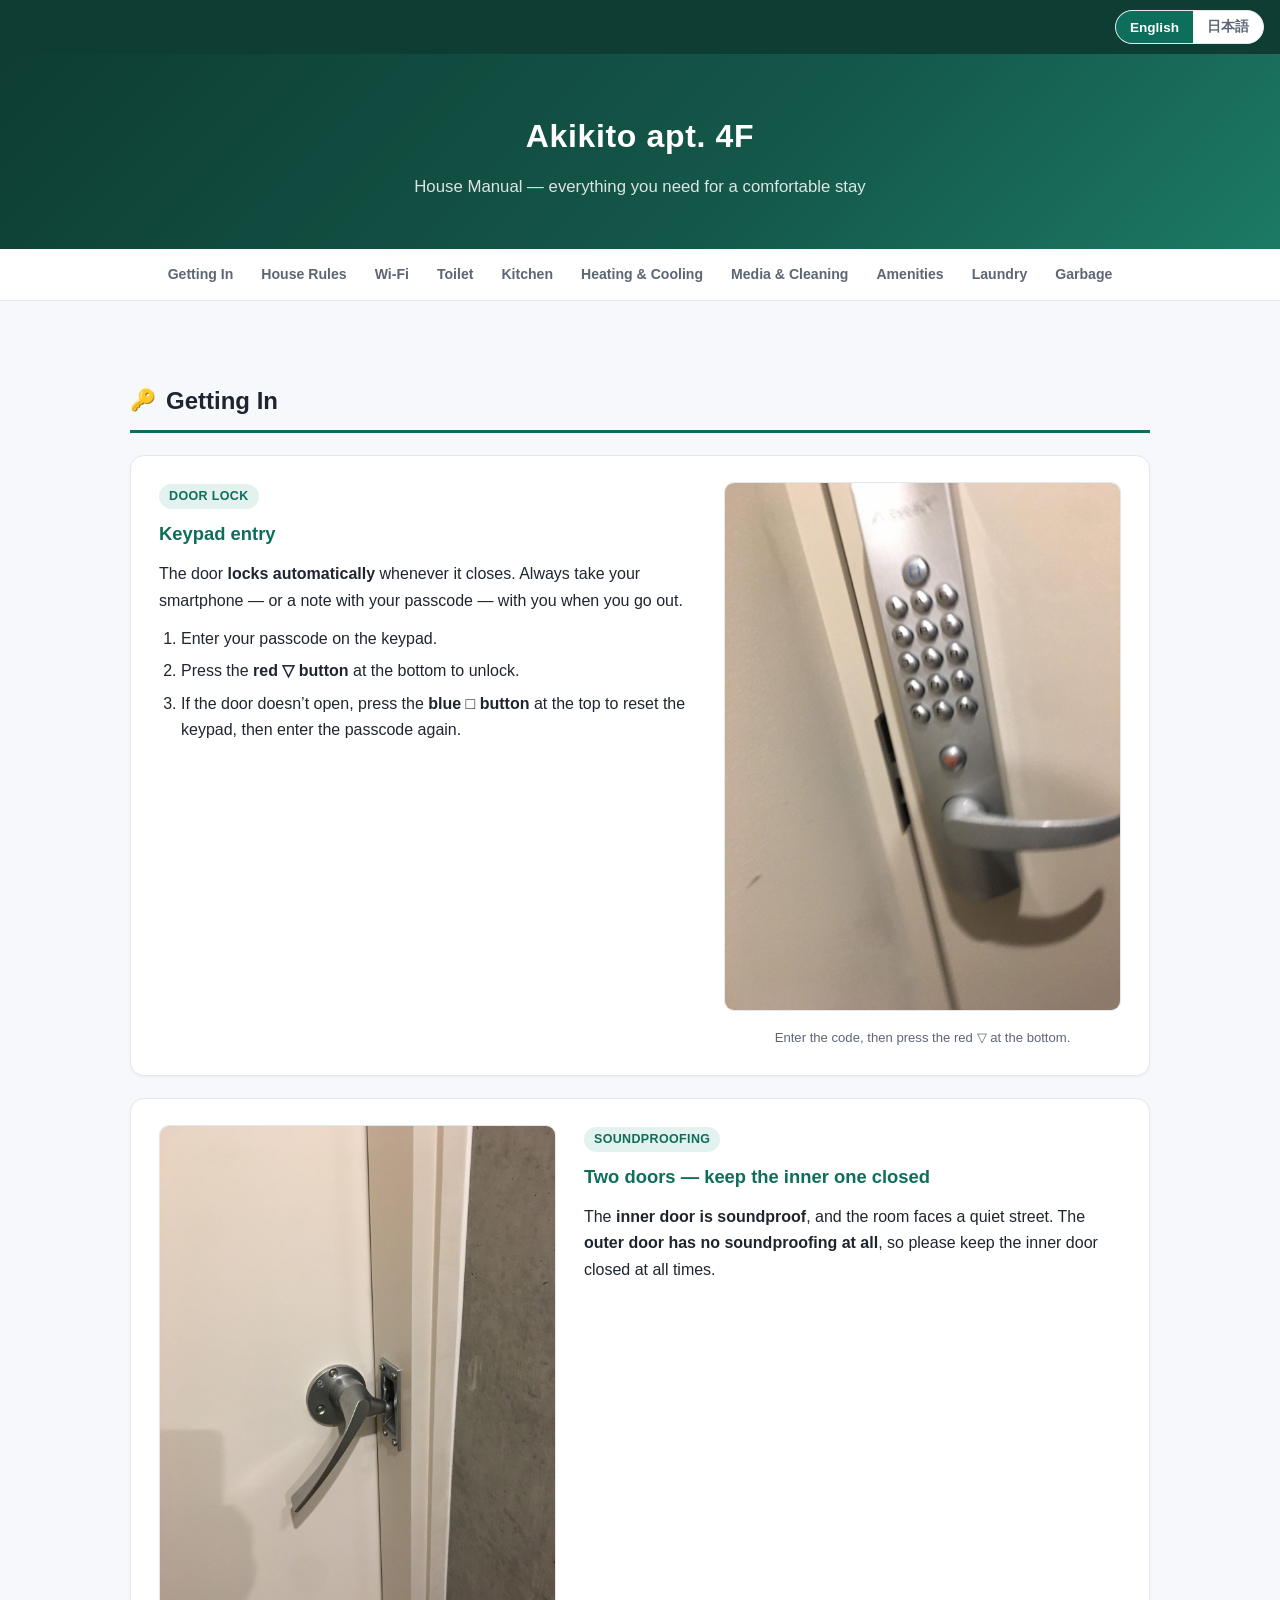
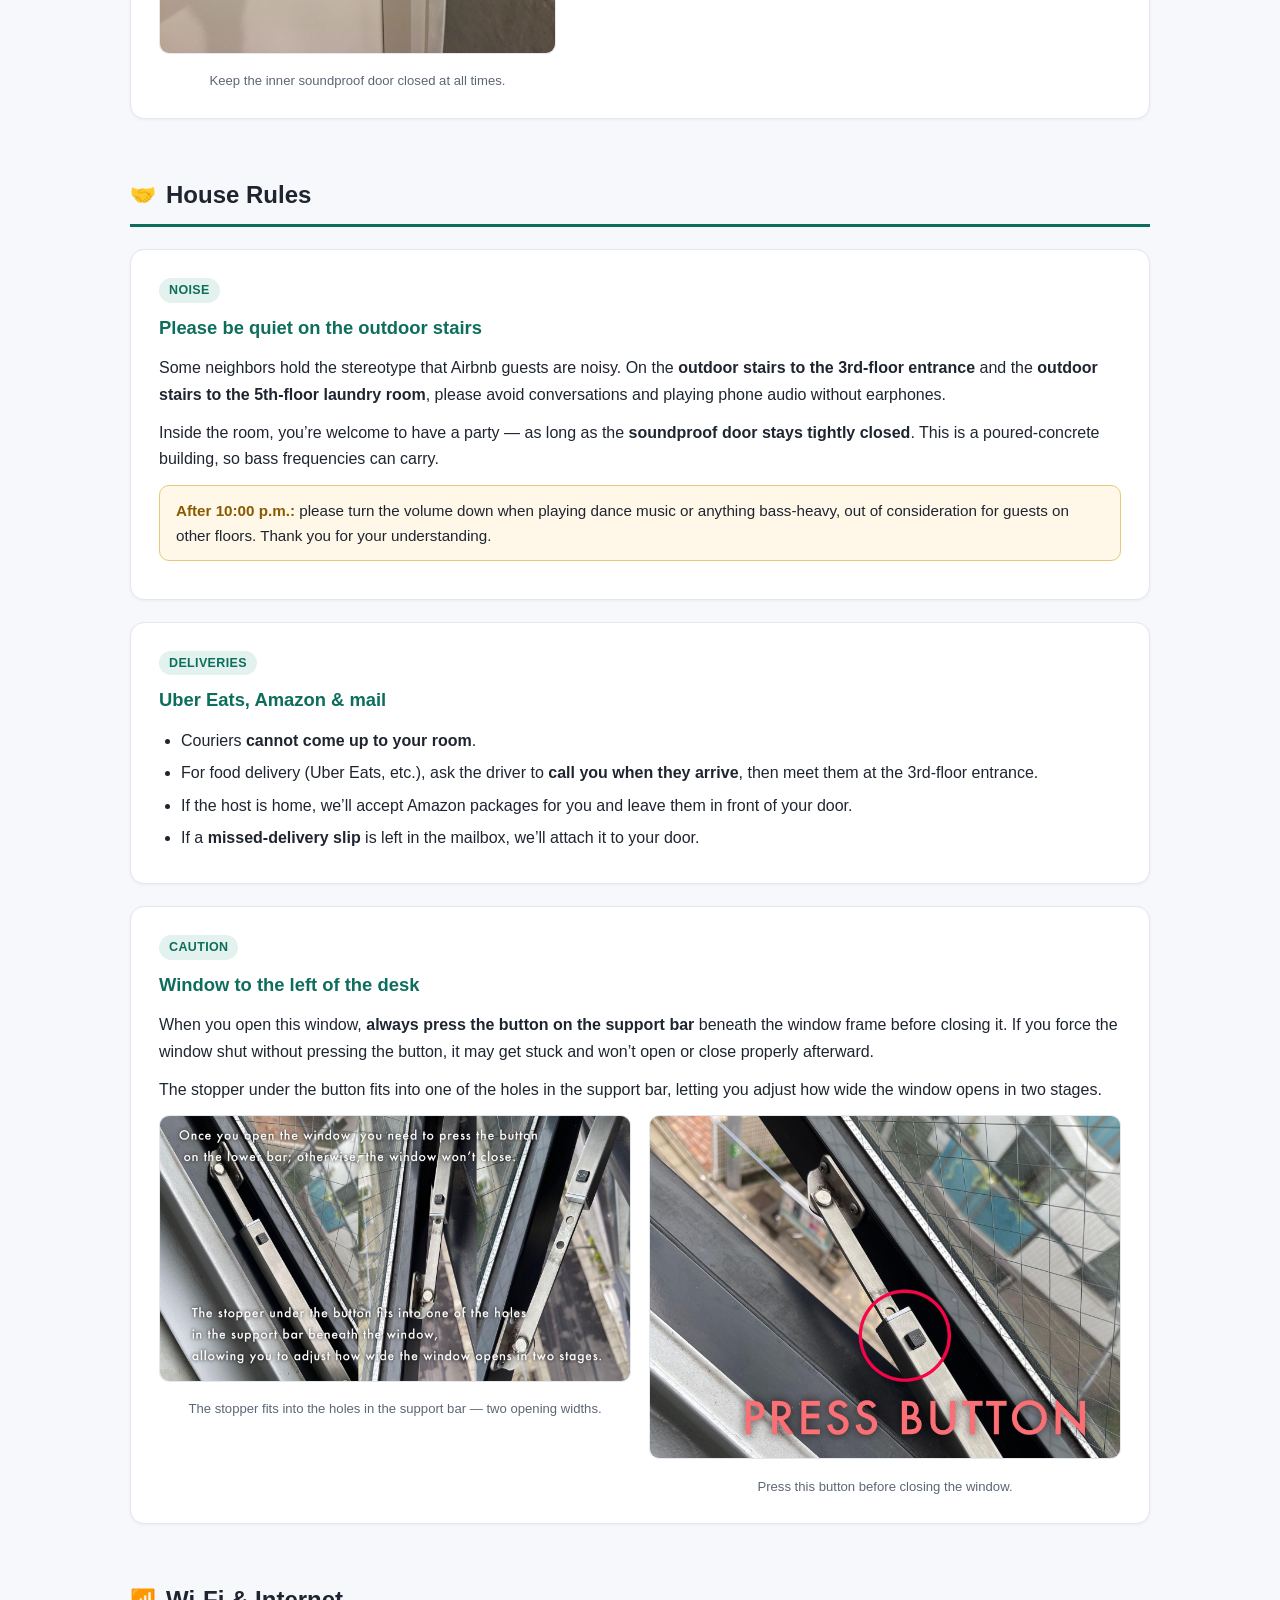
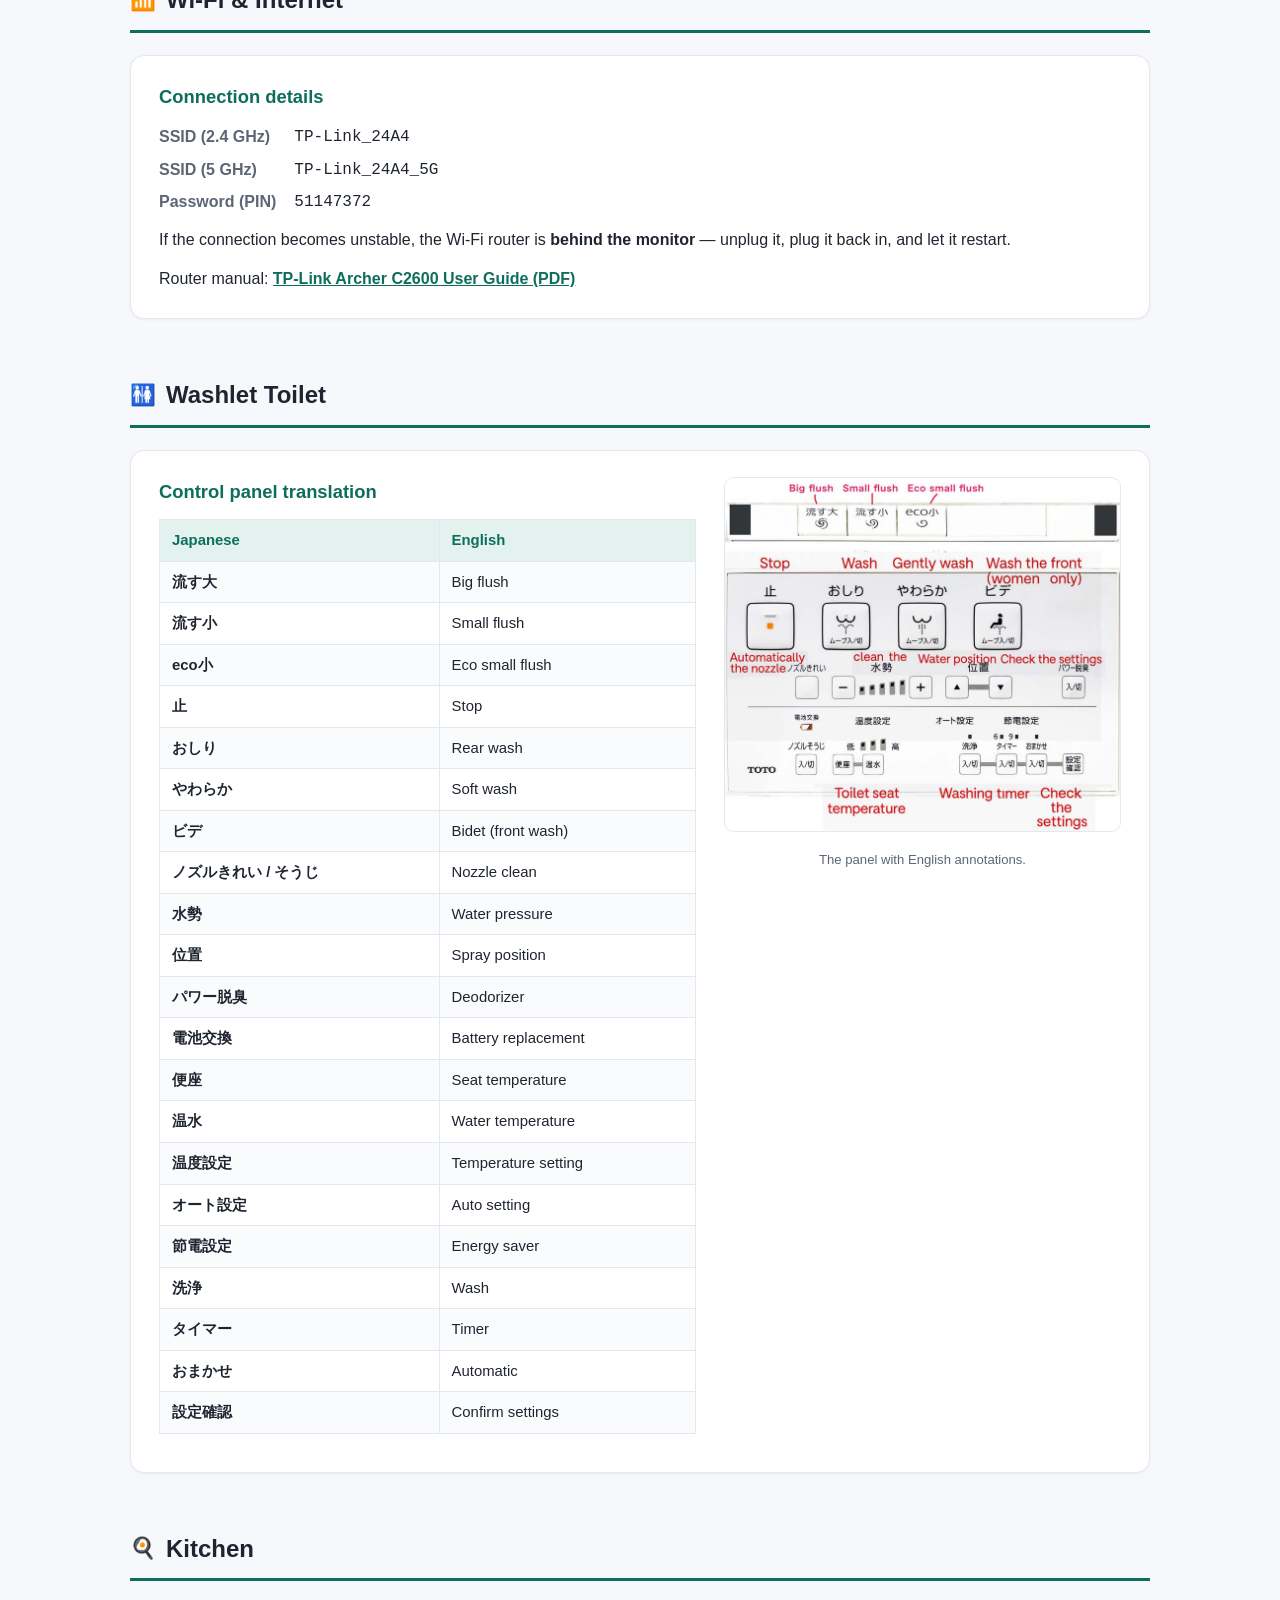
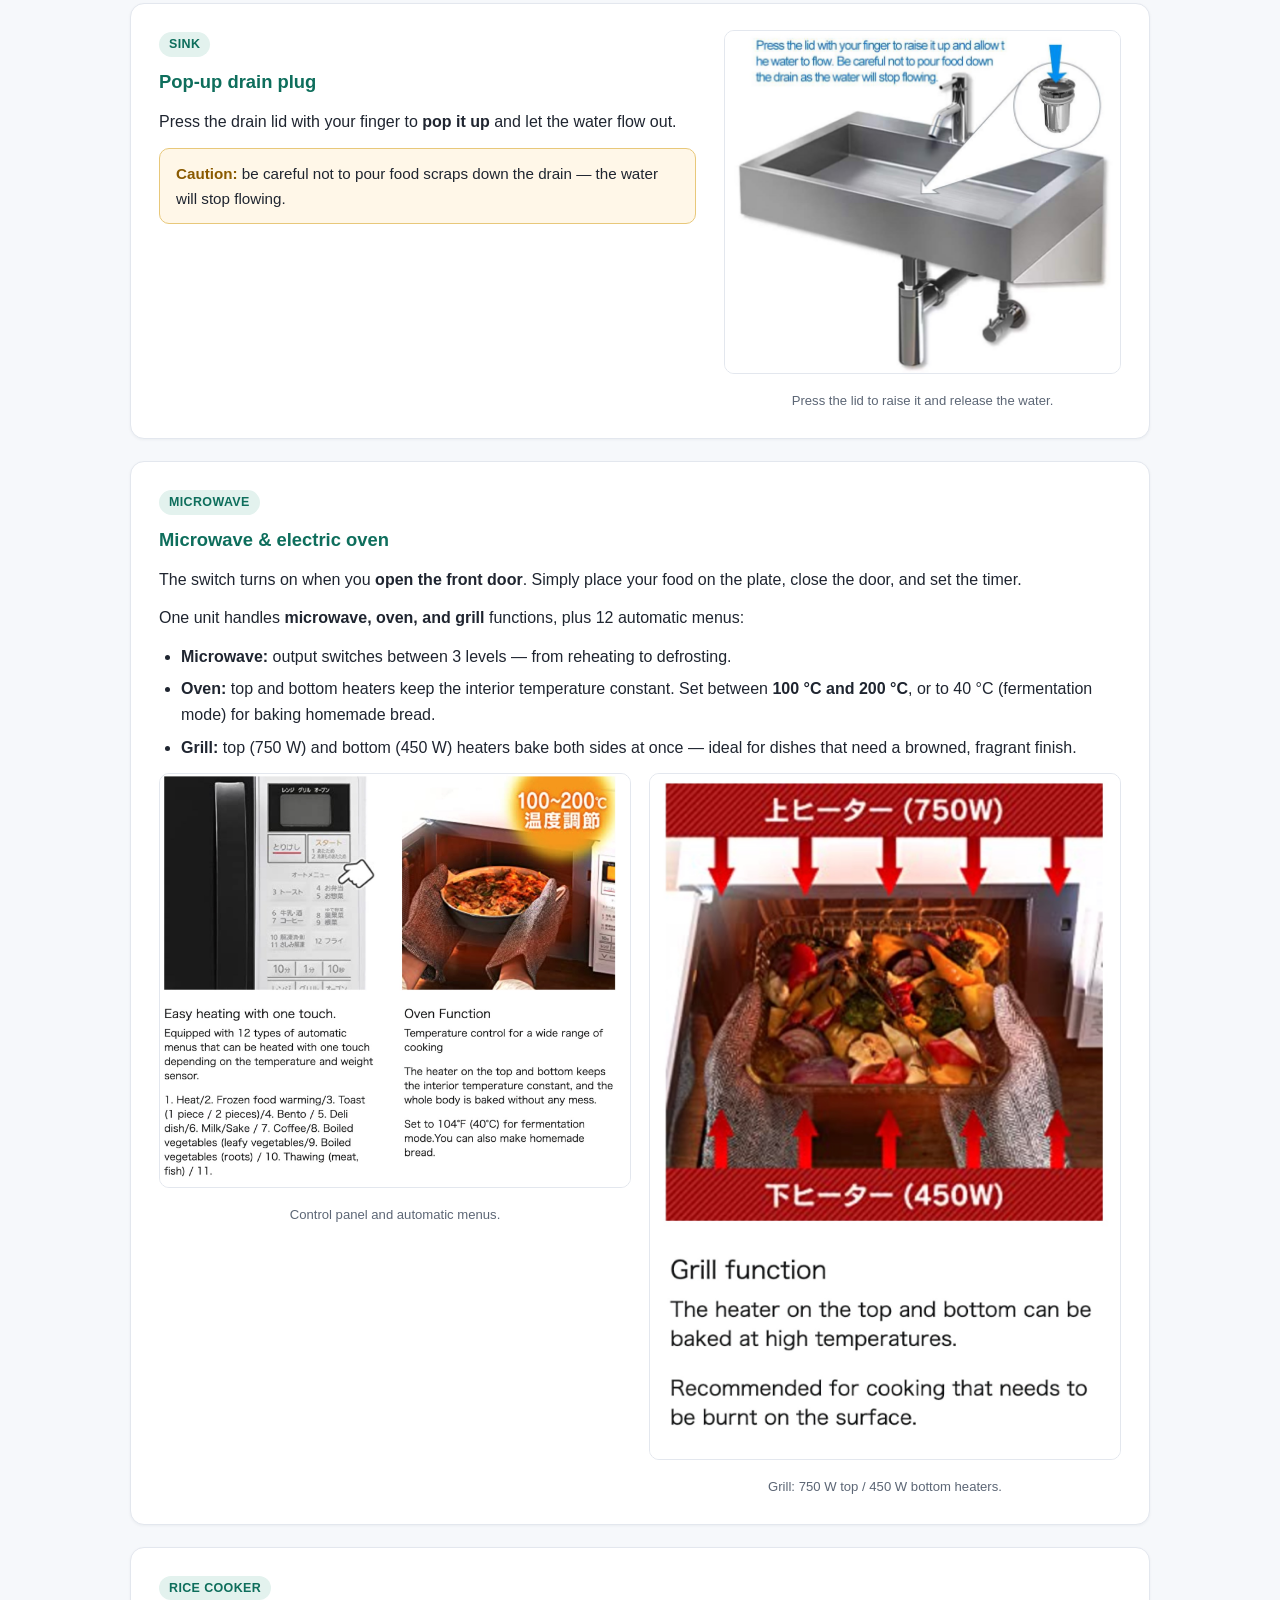
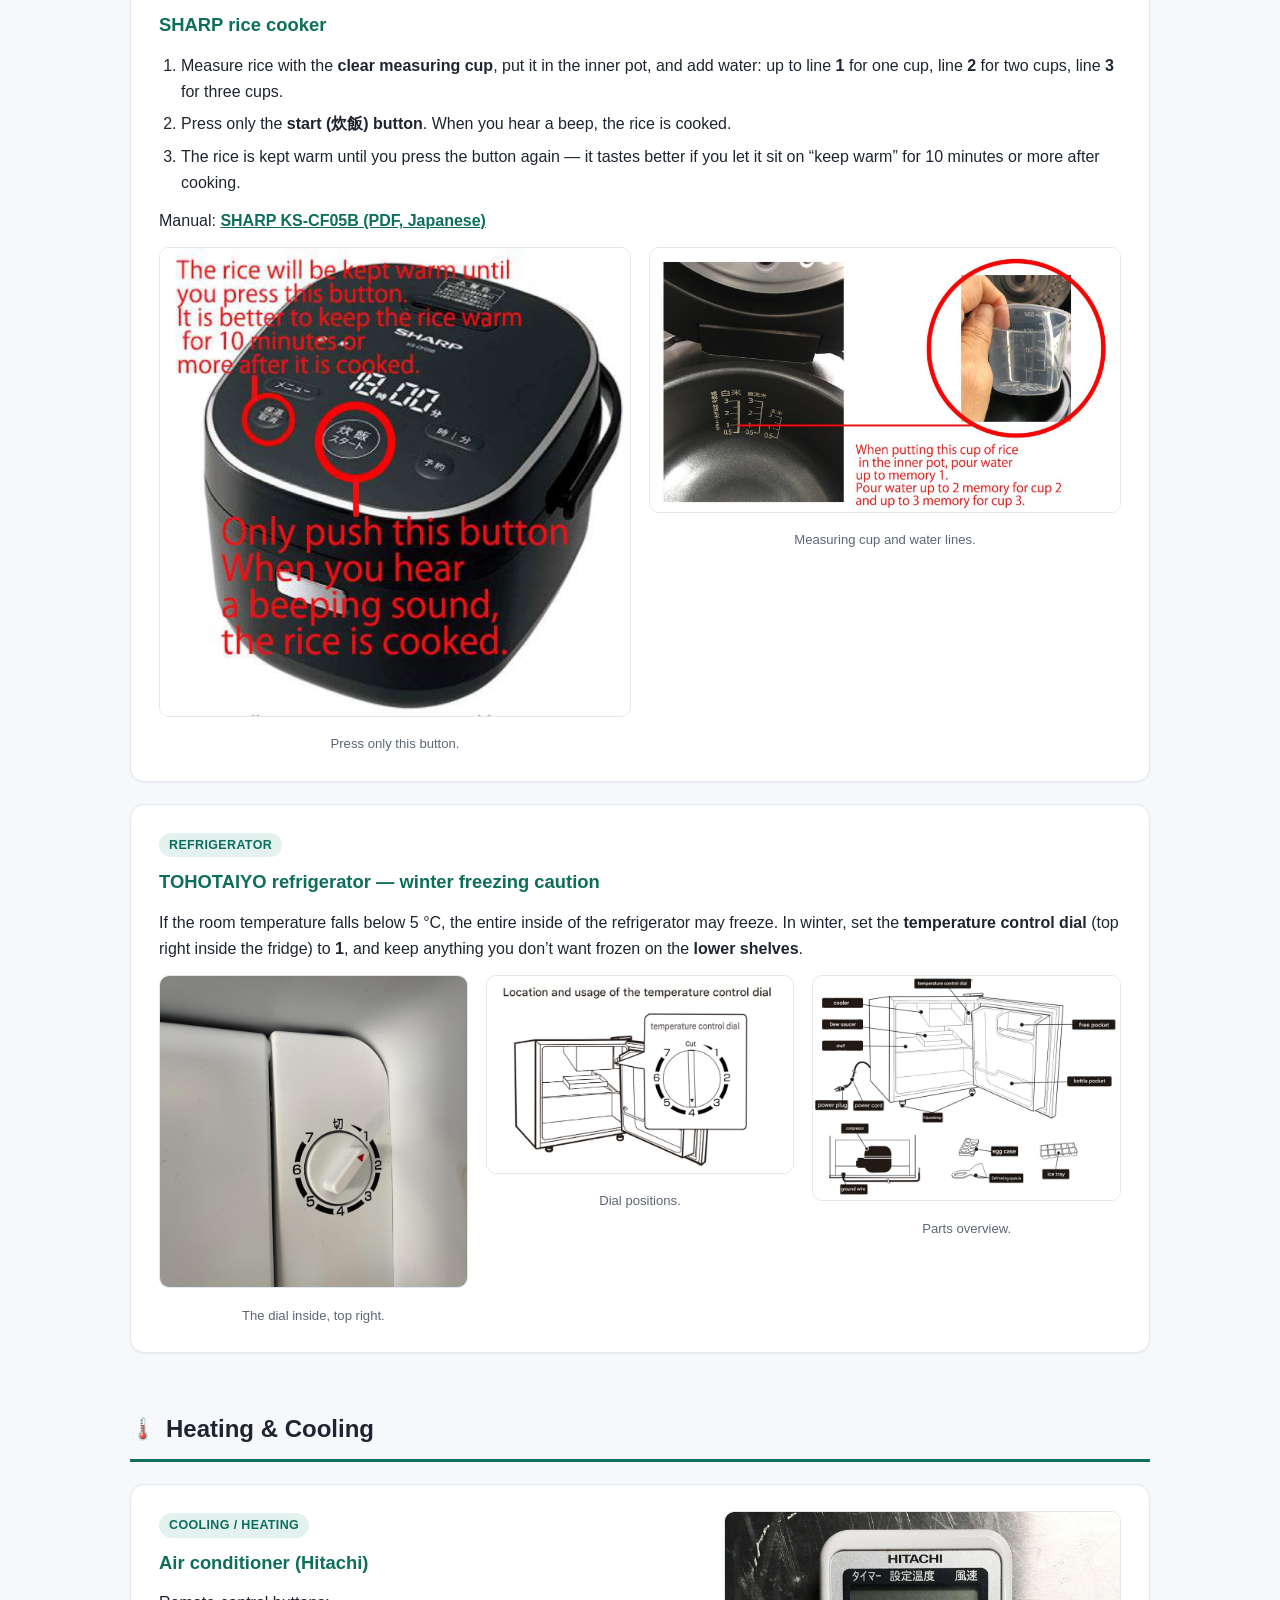
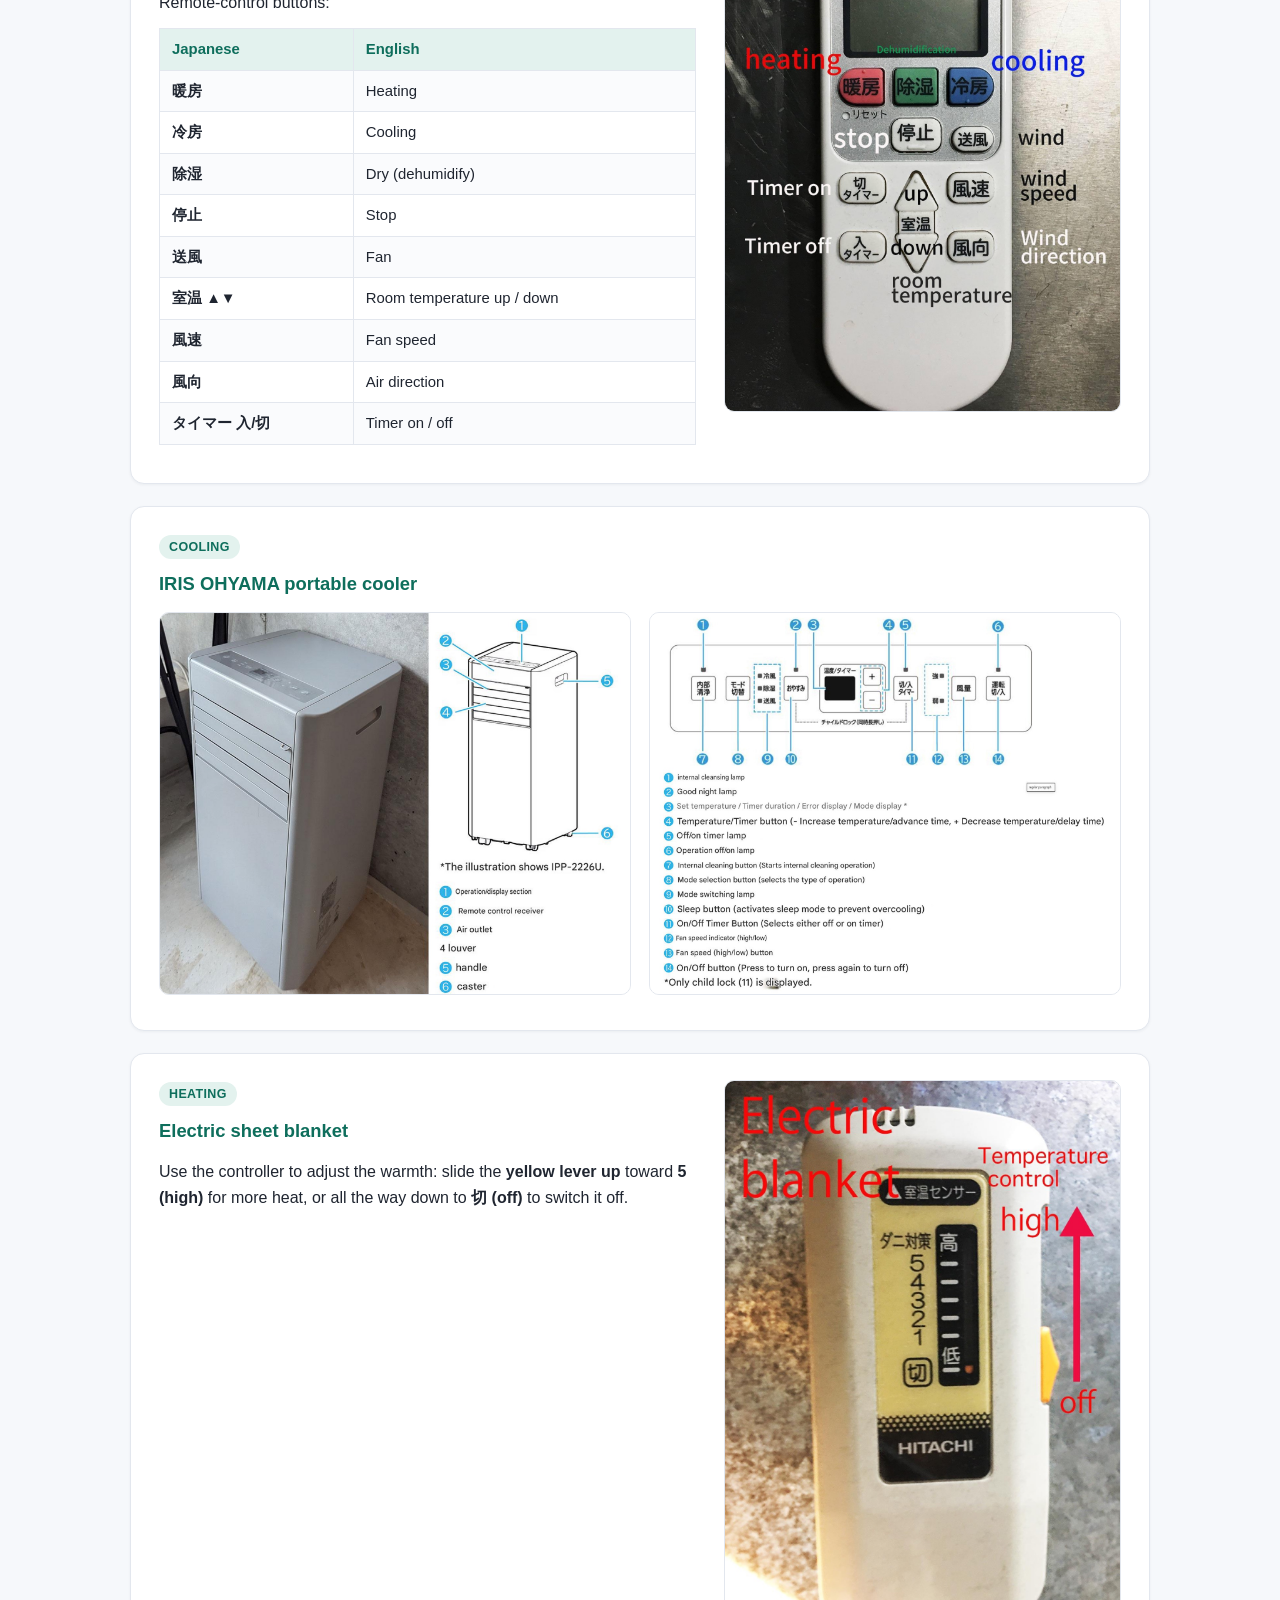
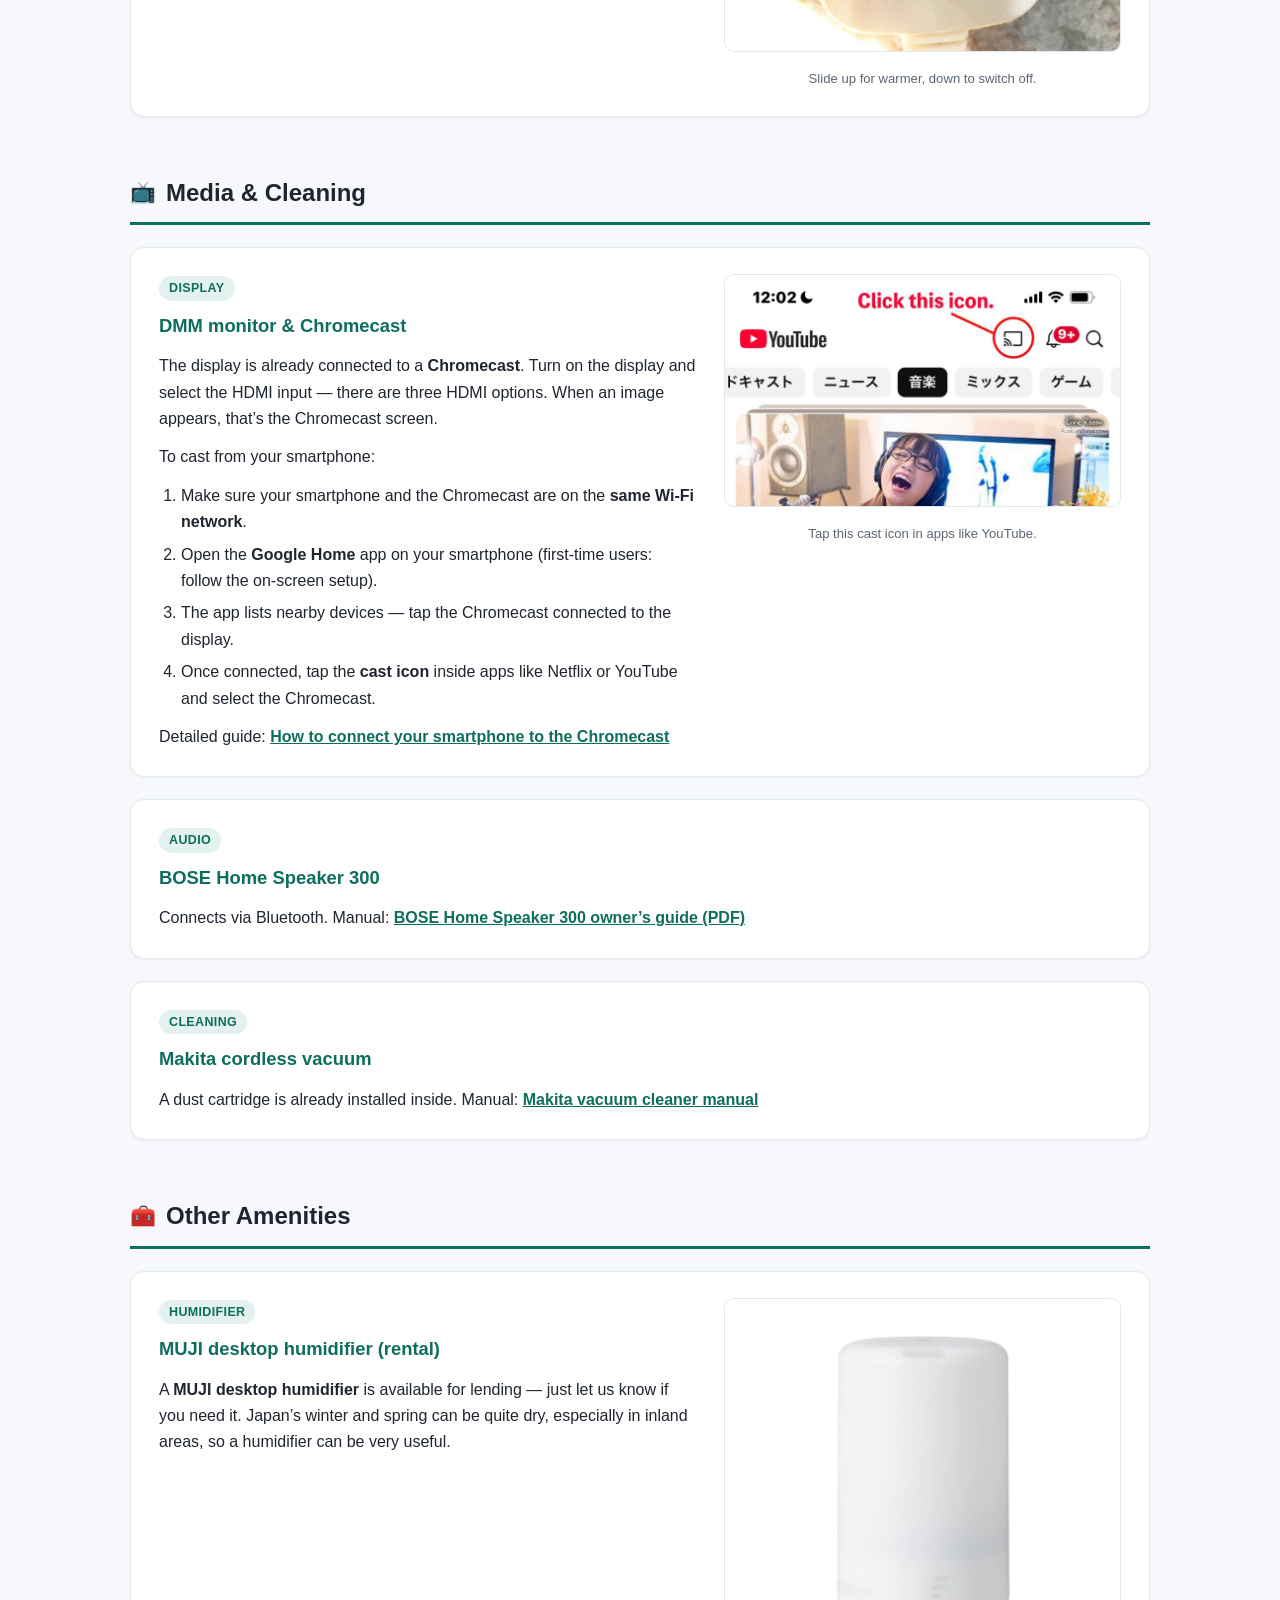
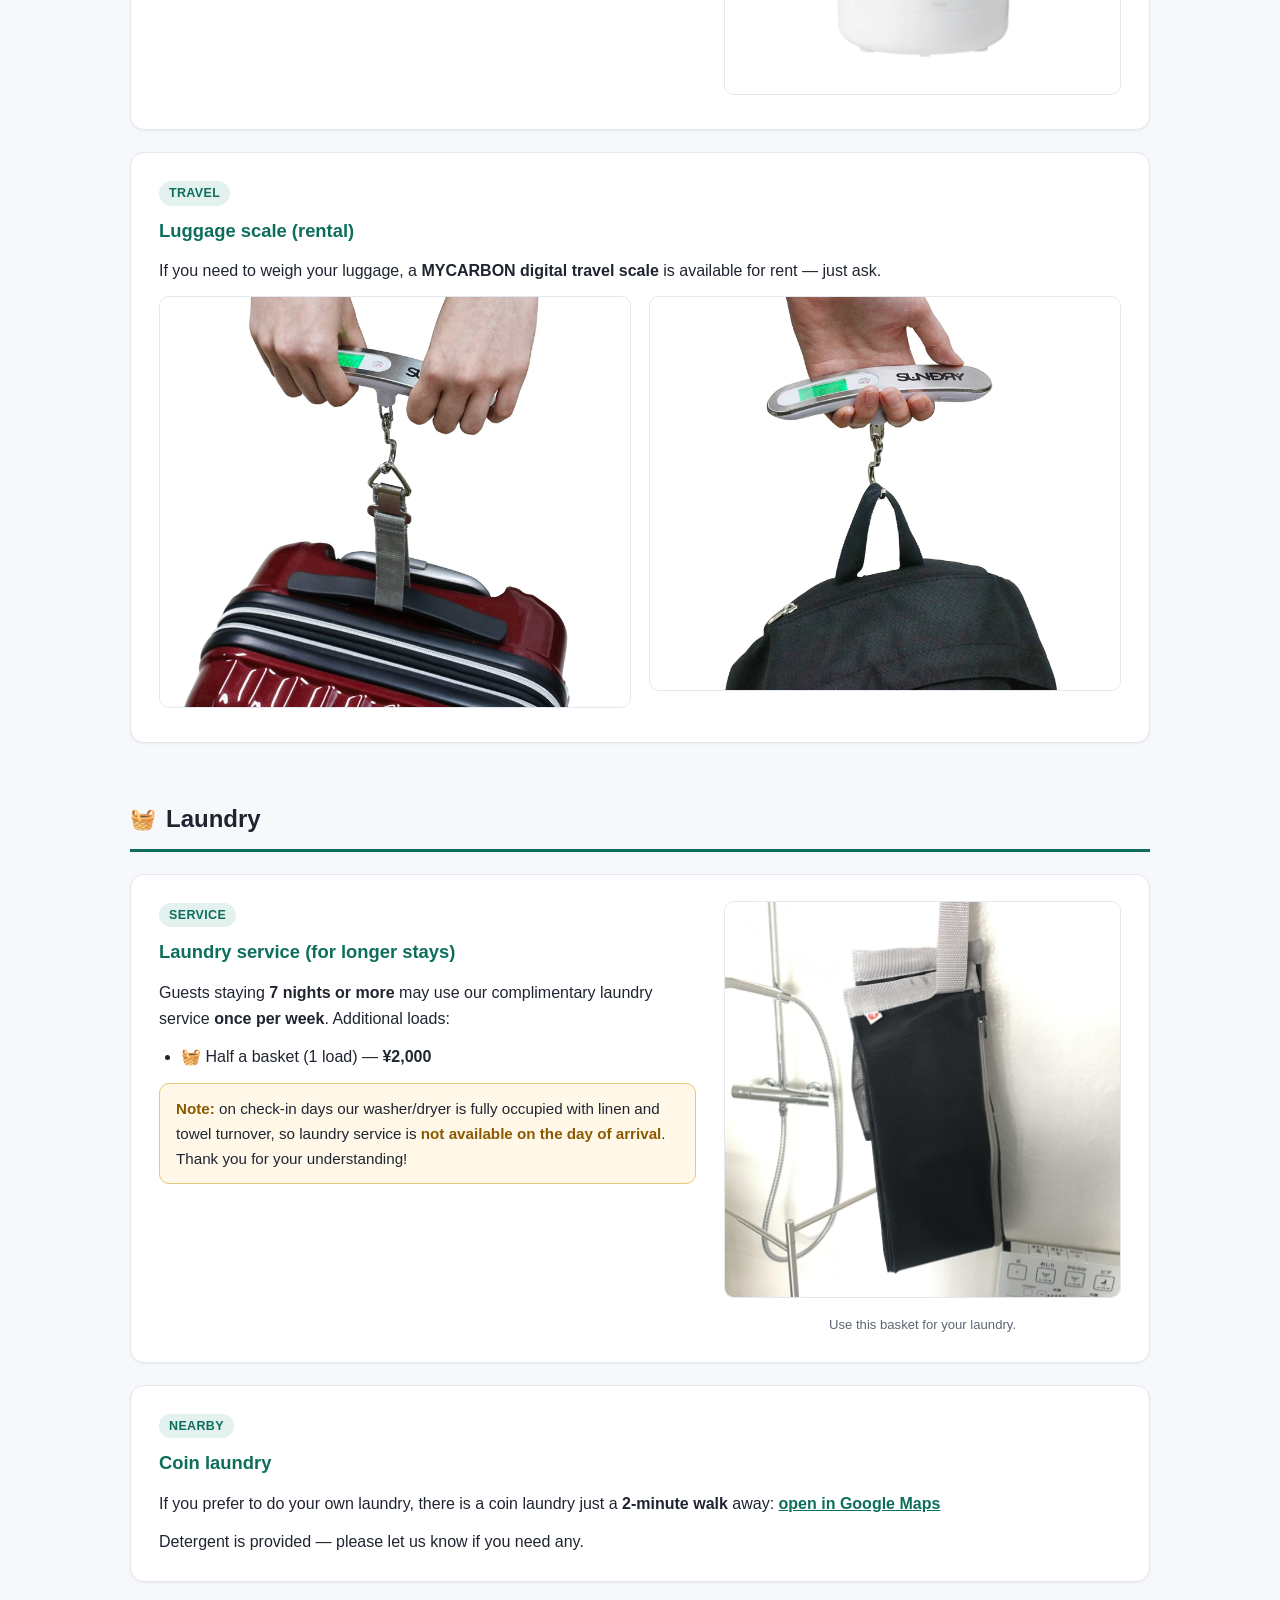
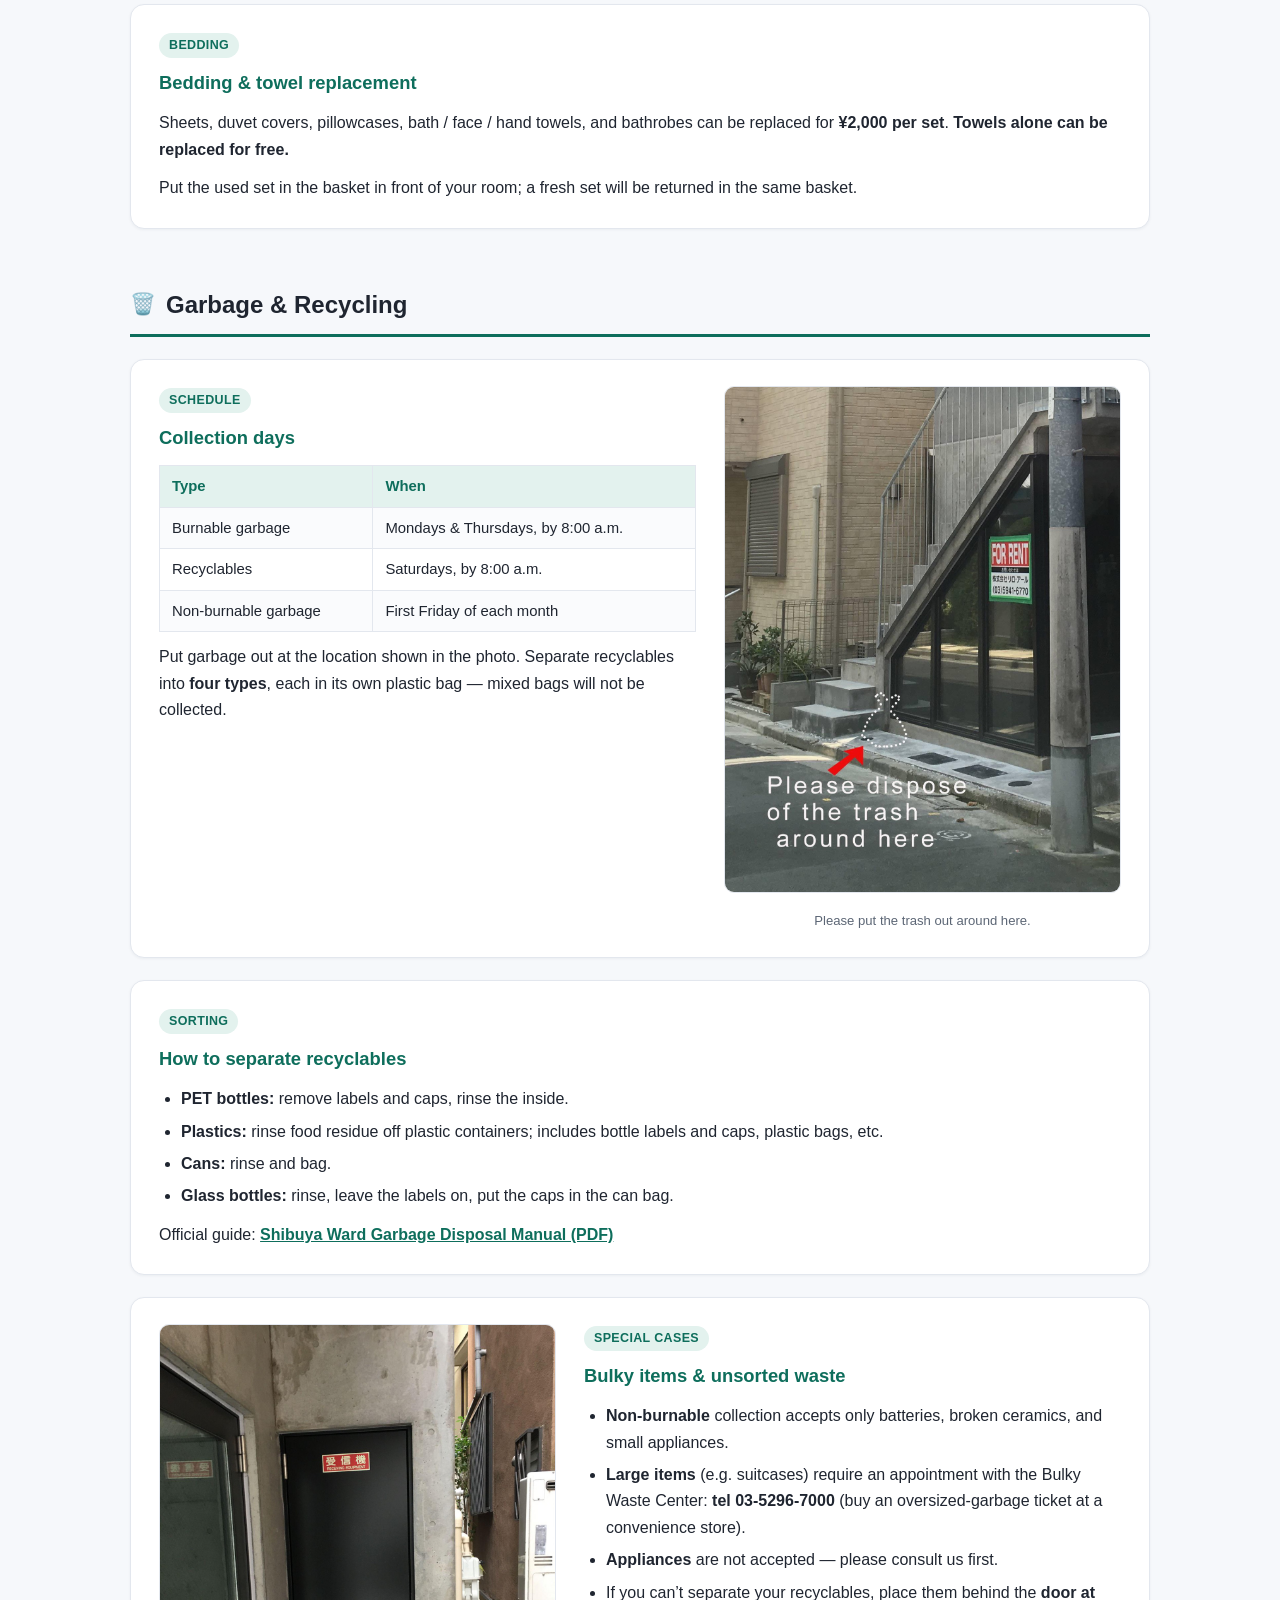
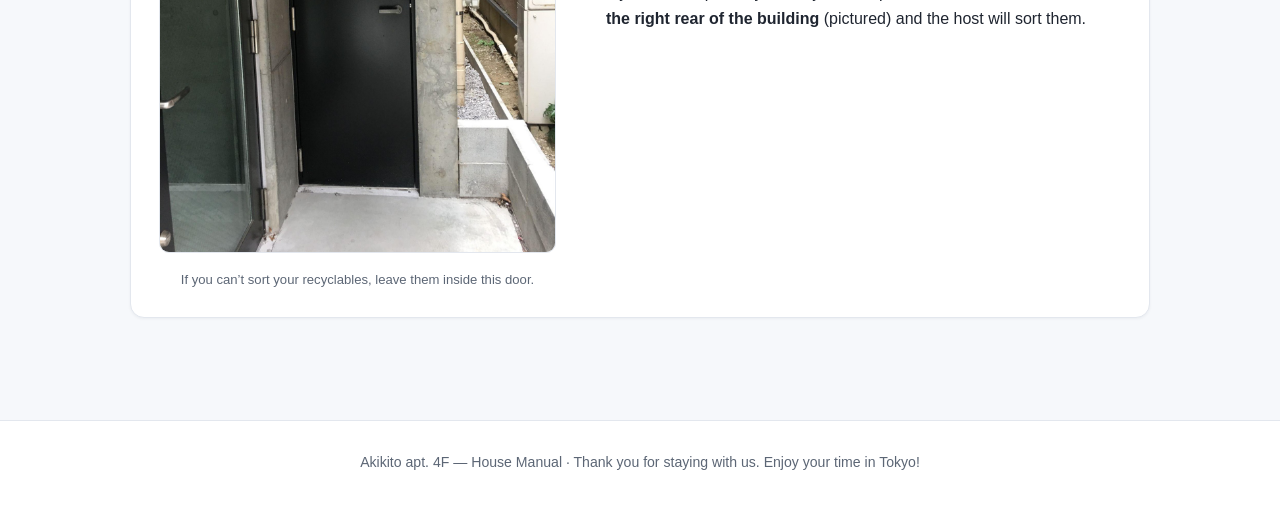
==== 4f/index.html @ a5fcd07a "Link Coin Laundry Daikichi to Google Maps Co-Authored-By: Claude Sonnet 5.5 <noreply@anthropic.com>" ====
<!DOCTYPE html>
<html lang="en">
<head>
<meta charset="UTF-8">
<meta name="viewport" content="width=device-width, initial-scale=1.0">
<title>Akikito apt. 4F — House Manual</title>
<link rel="stylesheet" href="../style.css">
<style>
  /* language switching: only the active language is shown */
  html[lang="en"] [lang="ja"], html[lang="ja"] [lang="en"] { display: none !important; }
  .langbar { background: #0e3d33; padding: 10px 16px; text-align: right; }
  .langswitch { display: inline-flex; background: #fff; border: 1px solid var(--line); border-radius: 999px; overflow: hidden; }
  .langswitch button { border: none; background: none; padding: 7px 14px; font-size: .85rem; font-weight: 700; color: var(--muted); cursor: pointer; }
  .langswitch button[aria-pressed="true"] { background: var(--accent); color: #fff; }
  .red { color: #d00; font-weight: 700; }
  .blue { color: #1a3fd0; font-weight: 700; }
</style>
</head>
<body>

<div class="langbar"><div class="langswitch" role="group" aria-label="Language">
  <button type="button" data-lang="en" aria-pressed="true">English</button>
  <button type="button" data-lang="ja" aria-pressed="false">日本語</button>
</div></div>

<div lang="en">

<header class="hero">
  <h1>Akikito apt. 4F</h1>
  <p>House Manual &mdash; everything you need for a comfortable stay</p>
</header>

<nav>
  <div class="inner">
    <a href="#access">Getting In</a>
    <a href="#rules">House Rules</a>
    <a href="#wifi">Wi‑Fi</a>
    <a href="#bathroom">Toilet</a>
    <a href="#kitchen">Kitchen</a>
    <a href="#climate">Heating &amp; Cooling</a>
    <a href="#media">Media &amp; Cleaning</a>
    <a href="#amenities">Amenities</a>
    <a href="#laundry">Laundry</a>
    <a href="#garbage">Garbage</a>
  </div>
</nav>

<main>

  <!-- ===================== ACCESS ===================== -->
  <section id="access">
    <h2><span class="emoji">🔑</span> Getting In</h2>

    <div class="card split">
      <div>
        <span class="tag">Door lock</span>
        <h3>Keypad entry</h3>
        <p>The door <strong>locks automatically</strong> whenever it closes. Always take your smartphone — or a note with your passcode — with you when you go out.</p>
        <ol>
          <li>Enter your passcode on the keypad.</li>
          <li>Press the <strong>red ▽ button</strong> at the bottom to unlock.</li>
          <li>If the door doesn’t open, press the <strong>blue □ button</strong> at the top to reset the keypad, then enter the passcode again.</li>
        </ol>
      </div>
      <figure>
        <img src="images/door-keypad.jpg" alt="Keypad door lock">
        <figcaption>Enter the code, then press the red ▽ at the bottom.</figcaption>
      </figure>
    </div>

    <div class="card split rev">
      <figure>
        <img src="images/inner-door.jpg" alt="Soundproof inner door lever">
        <figcaption>Keep the inner soundproof door closed at all times.</figcaption>
      </figure>
      <div>
        <span class="tag">Soundproofing</span>
        <h3>Two doors — keep the inner one closed</h3>
        <p>The <strong>inner door is soundproof</strong>, and the room faces a quiet street. The <strong>outer door has no soundproofing at all</strong>, so please keep the inner door closed at all times.</p>
      </div>
    </div>
  </section>

  <!-- ===================== RULES ===================== -->
  <section id="rules">
    <h2><span class="emoji">🤝</span> House Rules</h2>

    <div class="card">
      <span class="tag">Noise</span>
      <h3>Please be quiet on the outdoor stairs</h3>
      <p>Some neighbors hold the stereotype that Airbnb guests are noisy. On the <strong>outdoor stairs to the 3rd‑floor entrance</strong> and the <strong>outdoor stairs to the 5th‑floor laundry room</strong>, please avoid conversations and playing phone audio without earphones.</p>
      <p>Inside the room, you’re welcome to have a party — as long as the <strong>soundproof door stays tightly closed</strong>. This is a poured‑concrete building, so bass frequencies can carry.</p>
      <div class="note"><strong>After 10:00 p.m.:</strong> please turn the volume down when playing dance music or anything bass‑heavy, out of consideration for guests on other floors. Thank you for your understanding.</div>
    </div>

    <div class="card">
      <span class="tag">Deliveries</span>
      <h3>Uber Eats, Amazon &amp; mail</h3>
      <ul>
        <li>Couriers <strong>cannot come up to your room</strong>.</li>
        <li>For food delivery (Uber Eats, etc.), ask the driver to <strong>call you when they arrive</strong>, then meet them at the 3rd‑floor entrance.</li>
        <li>If the host is home, we’ll accept Amazon packages for you and leave them in front of your door.</li>
        <li>If a <strong>missed‑delivery slip</strong> is left in the mailbox, we’ll attach it to your door.</li>
      </ul>
    </div>

    <div class="card">
      <span class="tag">Caution</span>
      <h3>Window to the left of the desk</h3>
      <p>When you open this window, <strong>always press the button on the support bar</strong> beneath the window frame before closing it. If you force the window shut without pressing the button, it may get stuck and won’t open or close properly afterward.</p>
      <p>The stopper under the button fits into one of the holes in the support bar, letting you adjust how wide the window opens in two stages.</p>
      <div class="figrow">
        <figure><img src="images/window-instructions.jpg" alt="How the window support bar and stopper work"><figcaption>The stopper fits into the holes in the support bar — two opening widths.</figcaption></figure>
        <figure><img src="images/window-button.jpg" alt="Button on the window support bar"><figcaption>Press this button before closing the window.</figcaption></figure>
      </div>
    </div>
  </section>

  <!-- ===================== WIFI ===================== -->
  <section id="wifi">
    <h2><span class="emoji">📶</span> Wi‑Fi &amp; Internet</h2>
    <div class="card">
      <h3>Connection details</h3>
      <dl class="kv">
        <dt>SSID (2.4 GHz)</dt><dd>TP-Link_24A4</dd>
        <dt>SSID (5 GHz)</dt><dd>TP-Link_24A4_5G</dd>
        <dt>Password (PIN)</dt><dd>51147372</dd>
      </dl>
      <p>If the connection becomes unstable, the Wi‑Fi router is <strong>behind the monitor</strong> — unplug it, plug it back in, and let it restart.</p>
      <p>Router manual: <a href="https://content.abt.com/documents/69451/ARCHERC2600_manual.pdf" target="_blank" rel="noopener">TP‑Link Archer C2600 User Guide (PDF)</a></p>
    </div>
  </section>

  <!-- ===================== BATHROOM ===================== -->
  <section id="bathroom">
    <h2><span class="emoji">🚻</span> Washlet Toilet</h2>
    <div class="card split">
      <div>
        <h3>Control panel translation</h3>
        <table>
          <tr><th>Japanese</th><th>English</th></tr>
          <tr><td class="jp">流す大</td><td>Big flush</td></tr>
          <tr><td class="jp">流す小</td><td>Small flush</td></tr>
          <tr><td class="jp">eco小</td><td>Eco small flush</td></tr>
          <tr><td class="jp">止</td><td>Stop</td></tr>
          <tr><td class="jp">おしり</td><td>Rear wash</td></tr>
          <tr><td class="jp">やわらか</td><td>Soft wash</td></tr>
          <tr><td class="jp">ビデ</td><td>Bidet (front wash)</td></tr>
          <tr><td class="jp">ノズルきれい / そうじ</td><td>Nozzle clean</td></tr>
          <tr><td class="jp">水勢</td><td>Water pressure</td></tr>
          <tr><td class="jp">位置</td><td>Spray position</td></tr>
          <tr><td class="jp">パワー脱臭</td><td>Deodorizer</td></tr>
          <tr><td class="jp">電池交換</td><td>Battery replacement</td></tr>
          <tr><td class="jp">便座</td><td>Seat temperature</td></tr>
          <tr><td class="jp">温水</td><td>Water temperature</td></tr>
          <tr><td class="jp">温度設定</td><td>Temperature setting</td></tr>
          <tr><td class="jp">オート設定</td><td>Auto setting</td></tr>
          <tr><td class="jp">節電設定</td><td>Energy saver</td></tr>
          <tr><td class="jp">洗浄</td><td>Wash</td></tr>
          <tr><td class="jp">タイマー</td><td>Timer</td></tr>
          <tr><td class="jp">おまかせ</td><td>Automatic</td></tr>
          <tr><td class="jp">設定確認</td><td>Confirm settings</td></tr>
        </table>
      </div>
      <figure>
        <img src="images/toilet-panel.jpg" alt="Washlet toilet control panel with English labels">
        <figcaption>The panel with English annotations.</figcaption>
      </figure>
    </div>
  </section>

  <!-- ===================== KITCHEN ===================== -->
  <section id="kitchen">
    <h2><span class="emoji">🍳</span> Kitchen</h2>

    <div class="card split">
      <div>
        <span class="tag">Sink</span>
        <h3>Pop‑up drain plug</h3>
        <p>Press the drain lid with your finger to <strong>pop it up</strong> and let the water flow out.</p>
        <div class="note"><strong>Caution:</strong> be careful not to pour food scraps down the drain — the water will stop flowing.</div>
      </div>
      <figure>
        <img src="images/sink-drain.jpg" alt="Sink with pop-up drain plug">
        <figcaption>Press the lid to raise it and release the water.</figcaption>
      </figure>
    </div>

    <div class="card">
      <span class="tag">Microwave</span>
      <h3>Microwave &amp; electric oven</h3>
      <p>The switch turns on when you <strong>open the front door</strong>. Simply place your food on the plate, close the door, and set the timer.</p>
      <p>One unit handles <strong>microwave, oven, and grill</strong> functions, plus 12 automatic menus:</p>
      <ul>
        <li><strong>Microwave:</strong> output switches between 3 levels — from reheating to defrosting.</li>
        <li><strong>Oven:</strong> top and bottom heaters keep the interior temperature constant. Set between <strong>100 °C and 200 °C</strong>, or to 40 °C (fermentation mode) for baking homemade bread.</li>
        <li><strong>Grill:</strong> top (750 W) and bottom (450 W) heaters bake both sides at once — ideal for dishes that need a browned, fragrant finish.</li>
      </ul>
      <div class="figrow">
        <figure><img src="images/microwave-panel.jpg" alt="Microwave control panel and oven function overview"><figcaption>Control panel and automatic menus.</figcaption></figure>
        <figure><img src="images/microwave-grill.jpg" alt="Grill function with top and bottom heaters"><figcaption>Grill: 750 W top / 450 W bottom heaters.</figcaption></figure>
      </div>
    </div>

    <div class="card">
      <span class="tag">Rice cooker</span>
      <h3>SHARP rice cooker</h3>
      <ol>
        <li>Measure rice with the <strong>clear measuring cup</strong>, put it in the inner pot, and add water: up to line <strong>1</strong> for one cup, line <strong>2</strong> for two cups, line <strong>3</strong> for three cups.</li>
        <li>Press only the <strong>start (炊飯) button</strong>. When you hear a beep, the rice is cooked.</li>
        <li>The rice is kept warm until you press the button again — it tastes better if you let it sit on “keep warm” for 10 minutes or more after cooking.</li>
      </ol>
      <p>Manual: <a href="https://jp.sharp/support/ricecooker/doc/kscf05b.pdf" target="_blank" rel="noopener">SHARP KS‑CF05B (PDF, Japanese)</a></p>
      <div class="figrow">
        <figure><img src="images/rice-cooker.jpg" alt="Rice cooker with annotated start button"><figcaption>Press only this button.</figcaption></figure>
        <figure><img src="images/rice-cup.jpg" alt="Rice measuring cup and inner pot water lines"><figcaption>Measuring cup and water lines.</figcaption></figure>
      </div>
    </div>

    <div class="card">
      <span class="tag">Refrigerator</span>
      <h3>TOHOTAIYO refrigerator — winter freezing caution</h3>
      <p>If the room temperature falls below 5&nbsp;°C, the entire inside of the refrigerator may freeze. In winter, set the <strong>temperature control dial</strong> (top right inside the fridge) to <strong>1</strong>, and keep anything you don’t want frozen on the <strong>lower shelves</strong>.</p>
      <div class="figrow">
        <figure><img src="images/fridge-dial.jpg" alt="Refrigerator temperature dial"><figcaption>The dial inside, top right.</figcaption></figure>
        <figure><img src="images/fridge-dial-diagram.jpg" alt="Diagram of the temperature control dial"><figcaption>Dial positions.</figcaption></figure>
        <figure><img src="images/fridge-parts.jpg" alt="Refrigerator parts diagram"><figcaption>Parts overview.</figcaption></figure>
      </div>
    </div>
  </section>

  <!-- ===================== CLIMATE ===================== -->
  <section id="climate">
    <h2><span class="emoji">🌡️</span> Heating &amp; Cooling</h2>

    <div class="card split">
      <div>
        <span class="tag">Cooling / Heating</span>
        <h3>Air conditioner (Hitachi)</h3>
        <p>Remote‑control buttons:</p>
        <table>
          <tr><th>Japanese</th><th>English</th></tr>
          <tr><td class="jp">暖房</td><td>Heating</td></tr>
          <tr><td class="jp">冷房</td><td>Cooling</td></tr>
          <tr><td class="jp">除湿</td><td>Dry (dehumidify)</td></tr>
          <tr><td class="jp">停止</td><td>Stop</td></tr>
          <tr><td class="jp">送風</td><td>Fan</td></tr>
          <tr><td class="jp">室温 ▲▼</td><td>Room temperature up / down</td></tr>
          <tr><td class="jp">風速</td><td>Fan speed</td></tr>
          <tr><td class="jp">風向</td><td>Air direction</td></tr>
          <tr><td class="jp">タイマー 入/切</td><td>Timer on / off</td></tr>
        </table>
      </div>
      <figure>
        <img src="images/ac-remote.jpg" alt="Hitachi air conditioner remote with English labels">
      </figure>
    </div>

    <div class="card">
      <span class="tag">Cooling</span>
      <h3>IRIS OHYAMA portable cooler</h3>
      <div class="figrow">
        <figure><img src="images/portable-cooler.jpg" alt="IRIS OHYAMA portable cooler and parts diagram"></figure>
        <figure><img src="images/portable-cooler-panel.jpg" alt="Portable cooler control panel legend"></figure>
      </div>
    </div>

    <div class="card split">
      <div>
        <span class="tag">Heating</span>
        <h3>Electric sheet blanket</h3>
        <p>Use the controller to adjust the warmth: slide the <strong>yellow lever up</strong> toward <strong>5 (high)</strong> for more heat, or all the way down to <strong>切 (off)</strong> to switch it off.</p>
      </div>
      <figure>
        <img src="images/electric-blanket.jpg" alt="Electric blanket controller with temperature scale">
        <figcaption>Slide up for warmer, down to switch off.</figcaption>
      </figure>
    </div>
  </section>

  <!-- ===================== MEDIA ===================== -->
  <section id="media">
    <h2><span class="emoji">📺</span> Media &amp; Cleaning</h2>

    <div class="card split">
      <div>
        <span class="tag">Display</span>
        <h3>DMM monitor &amp; Chromecast</h3>
        <p>The display is already connected to a <strong>Chromecast</strong>. Turn on the display and select the HDMI input — there are three HDMI options. When an image appears, that’s the Chromecast screen.</p>
        <p>To cast from your smartphone:</p>
        <ol>
          <li>Make sure your smartphone and the Chromecast are on the <strong>same Wi‑Fi network</strong>.</li>
          <li>Open the <strong>Google Home</strong> app on your smartphone (first‑time users: follow the on‑screen setup).</li>
          <li>The app lists nearby devices — tap the Chromecast connected to the display.</li>
          <li>Once connected, tap the <strong>cast icon</strong> inside apps like Netflix or YouTube and select the Chromecast.</li>
        </ol>
        <p>Detailed guide: <a href="https://docs.google.com/document/d/1SM8T-KtoRdij5tbYKwdZupfXu8TdLJmPIeLCMqSE39w/edit" target="_blank" rel="noopener">How to connect your smartphone to the Chromecast</a></p>
      </div>
      <figure>
        <img src="images/cast-icon.jpg" alt="Cast icon in the YouTube app">
        <figcaption>Tap this cast icon in apps like YouTube.</figcaption>
      </figure>
    </div>

    <div class="card">
      <span class="tag">Audio</span>
      <h3>BOSE Home Speaker 300</h3>
      <p>Connects via Bluetooth. Manual: <a href="https://assets.bosecreative.com/m/6df9b6ef1cad21a9/original/830857_og_bose-home-speaker-300_ml.pdf" target="_blank" rel="noopener">BOSE Home Speaker 300 owner’s guide (PDF)</a></p>
    </div>

    <div class="card">
      <span class="tag">Cleaning</span>
      <h3>Makita cordless vacuum</h3>
      <p>A dust cartridge is already installed inside. Manual: <a href="https://www.manua.ls/makita/cl100d/manual" target="_blank" rel="noopener">Makita vacuum cleaner manual</a></p>
    </div>
  </section>

  <!-- ===================== AMENITIES ===================== -->
  <section id="amenities">
    <h2><span class="emoji">🧰</span> Other Amenities</h2>

    <div class="card split">
      <div>
        <span class="tag">Humidifier</span>
        <h3>MUJI desktop humidifier (rental)</h3>
        <p>A <strong>MUJI desktop humidifier</strong> is available for lending — just let us know if you need it. Japan’s winter and spring can be quite dry, especially in inland areas, so a humidifier can be very useful.</p>
      </div>
      <figure>
        <img src="images/humidifier.jpg" alt="MUJI desktop humidifier">
      </figure>
    </div>

    <div class="card">
      <span class="tag">Travel</span>
      <h3>Luggage scale (rental)</h3>
      <p>If you need to weigh your luggage, a <strong>MYCARBON digital travel scale</strong> is available for rent — just ask.</p>
      <div class="figrow">
        <figure><img src="images/luggage-scale-1.jpg" alt="Digital luggage scale weighing a suitcase"></figure>
        <figure><img src="images/luggage-scale-2.jpg" alt="Digital luggage scale weighing a backpack"></figure>
      </div>
    </div>
  </section>

  <!-- ===================== LAUNDRY ===================== -->
  <section id="laundry">
    <h2><span class="emoji">🧺</span> Laundry</h2>

    <div class="card split">
      <div>
        <span class="tag">Service</span>
        <h3>Laundry service (for longer stays)</h3>
        <p>Guests staying <strong>7 nights or more</strong> may use our complimentary laundry service <strong>once per week</strong>. Additional loads:</p>
        <ul>
          <li>🧺 Half a basket (1 load) — <strong>¥2,000</strong></li>
        </ul>
        <div class="note"><strong>Note:</strong> on check‑in days our washer/dryer is fully occupied with linen and towel turnover, so laundry service is <strong>not available on the day of arrival</strong>. Thank you for your understanding!</div>
      </div>
      <figure>
        <img src="images/laundry-basket.jpg" alt="Black folding laundry basket">
        <figcaption>Use this basket for your laundry.</figcaption>
      </figure>
    </div>

    <div class="card">
      <span class="tag">Nearby</span>
      <h3>Coin laundry</h3>
      <p>If you prefer to do your own laundry, there is a coin laundry just a <strong>2‑minute walk</strong> away: <a href="https://maps.app.goo.gl/skG8wQVLV6CWzDCj9" target="_blank" rel="noopener">open in Google Maps</a></p>
      <p>Detergent is provided — please let us know if you need any.</p>
    </div>

    <div class="card">
      <span class="tag">Bedding</span>
      <h3>Bedding &amp; towel replacement</h3>
      <p>Sheets, duvet covers, pillowcases, bath / face / hand towels, and bathrobes can be replaced for <strong>¥2,000 per set</strong>. <strong>Towels alone can be replaced for free.</strong></p>
      <p>Put the used set in the basket in front of your room; a fresh set will be returned in the same basket.</p>
    </div>
  </section>

  <!-- ===================== GARBAGE ===================== -->
  <section id="garbage">
    <h2><span class="emoji">🗑️</span> Garbage &amp; Recycling</h2>

    <div class="card split">
      <div>
        <span class="tag">Schedule</span>
        <h3>Collection days</h3>
        <table>
          <tr><th>Type</th><th>When</th></tr>
          <tr><td>Burnable garbage</td><td>Mondays &amp; Thursdays, by 8:00 a.m.</td></tr>
          <tr><td>Recyclables</td><td>Saturdays, by 8:00 a.m.</td></tr>
          <tr><td>Non‑burnable garbage</td><td>First Friday of each month</td></tr>
        </table>
        <p>Put garbage out at the location shown in the photo. Separate recyclables into <strong>four types</strong>, each in its own plastic bag — mixed bags will not be collected.</p>
      </div>
      <figure>
        <img src="images/trash-location.jpg" alt="Garbage collection spot outside the building">
        <figcaption>Please put the trash out around here.</figcaption>
      </figure>
    </div>

    <div class="card">
      <span class="tag">Sorting</span>
      <h3>How to separate recyclables</h3>
      <ul>
        <li><strong>PET bottles:</strong> remove labels and caps, rinse the inside.</li>
        <li><strong>Plastics:</strong> rinse food residue off plastic containers; includes bottle labels and caps, plastic bags, etc.</li>
        <li><strong>Cans:</strong> rinse and bag.</li>
        <li><strong>Glass bottles:</strong> rinse, leave the labels on, put the caps in the can bag.</li>
      </ul>
      <p>Official guide: <a href="https://www.city.shibuya.tokyo.jp/assets/kurashi/000065952.pdf" target="_blank" rel="noopener">Shibuya Ward Garbage Disposal Manual (PDF)</a></p>
    </div>

    <div class="card split rev">
      <figure>
        <img src="images/trash-door.jpg" alt="Black door at the right rear of the building">
        <figcaption>If you can’t sort your recyclables, leave them inside this door.</figcaption>
      </figure>
      <div>
        <span class="tag">Special cases</span>
        <h3>Bulky items &amp; unsorted waste</h3>
        <ul>
          <li><strong>Non‑burnable</strong> collection accepts only batteries, broken ceramics, and small appliances.</li>
          <li><strong>Large items</strong> (e.g. suitcases) require an appointment with the Bulky Waste Center: <strong>tel 03‑5296‑7000</strong> (buy an oversized‑garbage ticket at a convenience store).</li>
          <li><strong>Appliances</strong> are not accepted — please consult us first.</li>
          <li>If you can’t separate your recyclables, place them behind the <strong>door at the right rear of the building</strong> (pictured) and the host will sort them.</li>
        </ul>
      </div>
    </div>
  </section>

</main>

<footer>
  Akikito apt. 4F — House Manual · Thank you for staying with us. Enjoy your time in Tokyo!
</footer>

</div>

<div lang="ja">

<header class="hero">
  <h1>Akikito apt. 4F ハウスマニュアル</h1>
</header>

<nav>
  <div class="inner">
    <a href="#ja-access">解錠・防音扉</a>
    <a href="#ja-noise">騒音・宅配</a>
    <a href="#ja-window">窓の開閉</a>
    <a href="#ja-manuals">設備品の取扱説明書</a>
    <a href="#ja-laundry">お洗濯</a>
    <a href="#ja-garbage">ゴミの出し方</a>
  </div>
</nav>

<main>

  <section id="ja-access">
    <h2><span class="emoji">🔑</span> パスワード解錠扉</h2>
    <div class="card split">
      <div>
        <p class="red">お部屋は一度閉めるとロックがかかります。必ずパスコードの控えを記憶したスマホか紙をお持ちください。</p>
        <p>正しいパスワードを押して下の<span class="red">赤▽</span>を押すと開きます。開かない場合は一度上の<span class="blue">青い□ボタン</span>を押しリセットしてからパスワードを押し直します。</p>
      </div>
      <figure><img src="images/door-keypad.jpg" alt="パスワード解錠扉"></figure>
    </div>

    <div class="card split rev">
      <figure><img src="images/inner-door.jpg" alt="防音内扉のレバー"></figure>
      <div>
        <h3>防音内扉</h3>
        <p><span class="red">閑静な通りに面しています。</span></p>
        <p class="red">外扉は全く防音されませんので常に内扉をお閉めおきください。</p>
      </div>
    </div>
  </section>

  <section id="ja-noise">
    <h2><span class="emoji">🤝</span> 騒音・宅配について</h2>
    <div class="card">
      <h3>騒音について</h3>
      <p>近隣には「Airbnbは騒音を出す」というステレオタイプな考えの方がお住まいです。</p>
      <p class="red">3Fの入り口までの外階段、5Fのランドリールームへ向かう外階段では会話やイヤホン無しで音を鳴らしながらのスマホの携帯はお控えください。</p>
      <p>お部屋の防音扉をしっかりおしめ置きいただければパーティーをされても大丈夫です。コンクリート打ちっ放しの建物に付き、低音は比較的響く場合があります。10時以降に低音の響くダンスミュージックなどをかける時のみ他の階のゲストのためにボリュームを絞ってください。</p>
    </div>

    <div class="card">
      <h3>宅配について</h3>
      <p>Uber eatsやAmazonなどの宅配はお部屋までは入って来れません。</p>
      <p class="red">Uber eatsなどのフードデリバリは必ず到着時に電話をしてもらい、3Fのエントランスで受け取ってください。</p>
      <p>Amazonなどの宅配はホストがいる場合は受け取り、お部屋のお前においておきます。不在票がポストに入っていた場合は不在票をお部屋のドアに貼っておきます。</p>
    </div>
  </section>

  <section id="ja-window">
    <h2><span class="emoji">🪟</span> 窓の開閉</h2>
    <div class="card">
      <span class="tag">注意</span>
      <h3>机の左側の窓</h3>
      <p>この窓を開けたら、閉める前に<strong>必ず窓枠の下にあるサポートバーのボタンを押してください</strong>。ボタンを押さずに無理に閉めると、窓が引っかかって、その後開閉できなくなることがあります。</p>
      <p>ボタンの下のストッパーは、サポートバーの穴の1つに収まり、窓の開き具合を2段階で調整できます。</p>
      <div class="figrow">
        <figure><img src="images/ja/window-instructions.jpg" alt="窓のサポートバーとストッパーの説明"><figcaption>ストッパーがサポートバーの穴に収まり、開き具合は2段階。</figcaption></figure>
        <figure><img src="images/ja/window-button.jpg" alt="サポートバーのボタン"><figcaption>窓を閉める前にこのボタンを押します。</figcaption></figure>
      </div>
    </div>
  </section>

  <section id="ja-manuals">
    <h2><span class="emoji">📖</span> 設備品の取扱説明書</h2>

    <div class="card">
      <h3>TP-Link Wi-Fi 無線LAN ルーター</h3>
      <p>11ac AC2600 1733 + 800 Mbps MU-MIMO IPv6 デュアルバンド ギガビット Archer A10</p>
      <dl class="kv">
        <dt>SSID</dt><dd>TP-Link_24A4</dd>
        <dt>SSID (5G)</dt><dd>TP-Link_24A4_5G</dd>
        <dt>パスワード (PIN)</dt><dd>51147372</dd>
      </dl>
      <p>wi-fiルーターはディスプレイの裏にあります。ネットがつながりにくい場合は、ルーターの電源を一旦抜いて挿し直し、リセットしていただければ繋がる様になります。</p>
      <p>取説はこちら： <a href="https://www.tp-link.com/jp/support/download/archer-a2600/" target="_blank" rel="noopener">TP-Link Archer A2600 サポート</a></p>
    </div>

    <div class="card">
      <h3>MAKITA 充電式クリーナー</h3>
      <p><a href="https://www.makita.co.jp/product/files/882419M3_D5459.pdf" target="_blank" rel="noopener">取扱説明書 (PDF)</a></p>
      <p class="red">※充電器はベッドの右側頭側にあります。</p>
    </div>

    <div class="card">
      <h3>アイリスオーヤマ オーブンレンジ</h3>
      <p><a href="https://www.irisohyama.co.jp/products/manual/pdf/516309.pdf" target="_blank" rel="noopener">取扱説明書 (PDF)</a></p>
    </div>

    <div class="card split">
      <div>
        <h3>T-fal IH2028JP [デイリーIH ブラック]</h3>
        <p><a href="https://www.t-fal.co.jp/consumer-services/instructions-for-use/ih/daily_ih.pdf" target="_blank" rel="noopener">取扱説明書 (PDF)</a></p>
      </div>
      <figure><img src="images/ih-portable.jpg" alt="T-fal デイリーIH"></figure>
    </div>

    <div class="card">
      <h3>Bose Home Speaker 300</h3>
      <p><a href="https://assets.bose.com/content/dam/Bose_DAM/Web/consumer_electronics/global/products/speakers/bose_home_speaker_300/pdfs/830857_og_bose-home-speaker-300_ja.pdf" target="_blank" rel="noopener">取扱説明書 (PDF)</a></p>
    </div>

    <div class="card">
      <h3>DMM.make モニター ディスプレイ 55インチ</h3>
      <p><a href="https://distribution.dmm.com/data/display/dks-dg3/DKS-4KDG3_UserManual.pdf" target="_blank" rel="noopener">取扱説明書 (PDF)</a></p>
      <ul>
        <li>Chrome Cast でMac画面を見る： <a href="https://mobilelaby.com/blog-entry-how-to-setup-chromecast.html" target="_blank" rel="noopener">設定方法</a></li>
        <li>Chrome CastでiPhone画面を見る： <a href="https://www.vodzoo.com/articles/chromecast-iphone-mirroring/" target="_blank" rel="noopener">設定方法</a></li>
      </ul>
    </div>

    <div class="card">
      <h3>セラミックヒーター</h3>
      <div class="figrow">
        <figure><img src="images/ceramic-heater.jpg" alt="セラミックヒーター"></figure>
        <figure><img src="images/ceramic-heater-switch.jpg" alt="背面のメイン電源スイッチ"></figure>
      </div>
      <p>先ず背面のスイッチを入れます。その後、上面の右側のON/OFFスイッチを押すとヒーターが作動します。</p>
      <figure><img src="images/ceramic-heater-panel.jpg" alt="ヒーター上面の操作パネル" style="max-width:520px"></figure>
      <p>送風ボタンを押すとヒーターが止まり風になります。</p>
    </div>

    <div class="card split">
      <div>
        <h3>無印良品 加湿器</h3>
        <p>コードレスアロマディフューザー MJ-CAD1 44486320</p>
        <p>取説： <a href="https://www.muji.com/public/media/jp/doc/item/01_4550344486320_00001.pdf" target="_blank" rel="noopener">取扱説明書 (PDF)</a></p>
      </div>
      <figure><img src="images/humidifier.jpg" alt="無印良品 加湿器"></figure>
    </div>
  </section>

  <section id="ja-laundry">
    <h2><span class="emoji">🧺</span> お洗濯／ランドリー・ベッドウェア</h2>

    <div class="card split">
      <div>
        <h3>お洗濯／ランドリー</h3>
        <p>ここから3分のところに、<a href="https://maps.app.goo.gl/TG7eVFaRaJCDpAfT8" target="_blank" rel="noopener">コインランドリー大吉</a>がありますのでご利用ください。また広尾駅前の銭湯にもコインランドリーがあります。洗濯物を入れるネットとして右記をご利用ください。</p>
        <p>一週間以上ご滞在の方は、ベッドサイドにある茶色い洗濯物かごに入れて洗濯物をお部屋の外においてください。回収して6時間後に仕上げて部屋の前に置いておきます。無料です。なお一週間以内の滞在の方も2000円で洗濯サービスをお受けできます。</p>
        <p>※アイロン掛けはいたしませんのでアイロンが必要な場合はベッド下に入っているアイロンとアイロン台をご使用ください。</p>
      </div>
      <figure><img src="images/laundry-nets.jpg" alt="洗濯ネット"></figure>
    </div>

    <div class="card">
      <h3>ベッドウェア・バスウェア・タオルのお取り替え</h3>
      <p>シーツ・布団／枕カバー、バスタオル／フェイスタオル／ハンドタオル、バスローブ一式の<span class="red">お取り替えは2000円で提供しています。</span></p>
      <p>お部屋の前に使用済み一式をカゴに入れてお出しください。カゴにお取り替え一式をカゴに入れておいておきます。</p>
    </div>
  </section>

  <section id="ja-garbage">
    <h2><span class="emoji">🗑️</span> ゴミの出し方</h2>
    <div class="card split">
      <div>
        <p class="red">ゴミはビルの前の1Fの階段の右に朝8時までにお出しください。夜は出せません。</p>
        <ul>
          <li>土曜日：資源ごみ（新聞雑誌段ボール・缶瓶・ペットボトル）</li>
          <li>月・木曜日：可燃ごみ（紙・プラスチック・ゴム）</li>
          <li>毎月第一金曜日：不燃ごみ（陶器・金属・ガラス）</li>
          <li>予約制tel03-5296-7000：粗大ゴミ（コンビニで粗大券を買う）</li>
        </ul>
      </div>
      <figure><img src="images/trash-location.jpg" alt="ゴミ置き場"></figure>
    </div>
    <div class="card">
      <figure><img src="images/trash-schedule.jpg" alt="資源・ごみ集積所の案内" style="max-width:420px"></figure>
    </div>
  </section>

</main>

<footer>
  Akikito apt. 4F ハウスマニュアル
</footer>

</div>

<button id="backToTop" aria-label="Back to top" title="Back to top"><img src="images/upBtn.svg" alt=""></button>

<script>
  const backToTop = document.getElementById('backToTop');
  window.addEventListener('scroll', () => {
    backToTop.classList.toggle('show', window.scrollY > 400);
  }, { passive: true });
  backToTop.addEventListener('click', () => {
    window.scrollTo({ top: 0, behavior: 'smooth' });
  });
  const buttons = document.querySelectorAll('.langswitch button');
  function setLang(lang) {
    document.documentElement.lang = lang;
    document.title = lang === 'ja' ? 'Akikito apt. 4F ハウスマニュアル' : 'Akikito apt. 4F — House Manual';
    buttons.forEach(b => b.setAttribute('aria-pressed', String(b.dataset.lang === lang)));
    try { localStorage.setItem('lang', lang); } catch (e) {}
  }
  buttons.forEach(b => b.addEventListener('click', () => setLang(b.dataset.lang)));
  let initial = 'en';
  try { initial = localStorage.getItem('lang') || initial; } catch (e) {}
  setLang(initial);
</script>

</body>
</html>
---- style.css ----
:root {
    --ink: #1f2530;
    --muted: #5c6675;
    --line: #e3e7ee;
    --bg: #f6f8fb;
    --card: #ffffff;
    --accent: #0e6e5c;
    --accent-soft: #e3f2ee;
    --warn-bg: #fff7e8;
    --warn-line: #e8c87a;
    --radius: 14px;
  }
  * { box-sizing: border-box; margin: 0; padding: 0; }
  html { scroll-behavior: smooth; scroll-padding-top: 100px; }
  body {
    font-family: -apple-system, BlinkMacSystemFont, "Segoe UI", "Hiragino Sans", Roboto, sans-serif;
    color: var(--ink);
    background: var(--bg);
    line-height: 1.65;
  }

  /* ---------- Header ---------- */
  header.hero {
    background: linear-gradient(135deg, #0e3d33, #14584a 60%, #1c7a63);
    color: #fff;
    padding: 56px 24px 48px;
    text-align: center;
  }
  header.hero h1 { font-size: 2rem; font-weight: 700; letter-spacing: .02em; }
  header.hero p { margin-top: 10px; opacity: .85; font-size: 1.05rem; }

  /* ---------- Nav ---------- */
  nav {
    position: sticky; top: 0; z-index: 50;
    background: #ffffff;
    border-bottom: 1px solid var(--line);
  }
  nav .inner {
    margin: 0 auto; padding: 6px 16px;
    display: flex; flex-wrap: wrap; justify-content: center; gap: 2px 4px;
  }
  nav a {
    display: inline-block; padding: 8px 12px;
    color: var(--muted); text-decoration: none;
    font-size: .88rem; font-weight: 600;
    white-space: nowrap;
    border-radius: 999px;
  }
  nav a:hover { background: var(--accent-soft); }
  /* narrow screens: nav wraps to several rows, so don't keep it stuck on top */
  @media (max-width: 760px) {
    html { scroll-padding-top: 12px; }
    nav { position: static; }
    nav a { padding: 6px 10px; font-size: .84rem; }
  }
  nav a:hover { color: var(--accent); }

  /* ---------- Layout ---------- */
  main { max-width: 1060px; margin: 0 auto; padding: 24px 20px 80px; }
  section { margin-top: 56px; }
  section > h2 {
    font-size: 1.5rem; padding-bottom: 10px; margin-bottom: 22px;
    border-bottom: 3px solid var(--accent);
    display: flex; align-items: center; gap: 10px;
  }
  section > h2 .emoji { font-size: 1.3rem; }

  .card {
    background: var(--card);
    border: 1px solid var(--line);
    border-radius: var(--radius);
    padding: 26px 28px;
    margin-bottom: 22px;
    box-shadow: 0 1px 3px rgba(20,40,60,.05);
  }
  .card h3 { font-size: 1.15rem; margin-bottom: 12px; color: var(--accent); }
  .card p { margin-bottom: 12px; }
  .card p:last-child, .card ul:last-child, .card ol:last-child { margin-bottom: 0; }
  .card ul, .card ol { margin: 0 0 12px 22px; }
  .card li { margin-bottom: 6px; }
  .card a { color: var(--accent); font-weight: 600; word-break: break-all; }

  /* two-column card: text + figure */
  .split { display: grid; grid-template-columns: 1.15fr .85fr; gap: 28px; align-items: start; }
  .split.rev { grid-template-columns: .85fr 1.15fr; }
  @media (max-width: 760px) {
    .split, .split.rev { grid-template-columns: 1fr; }
    .card { padding: 20px; }
  }

  figure { text-align: center; }
  figure img {
    max-width: 100%; height: auto;
    border-radius: 10px;
    border: 1px solid var(--line);
    background: #fff;
  }
  figure figcaption { font-size: .82rem; color: var(--muted); margin-top: 8px; }
  .figrow { display: grid; grid-template-columns: repeat(auto-fit, minmax(220px, 1fr)); gap: 18px; margin-top: 8px; }

  .note {
    background: var(--warn-bg);
    border: 1px solid var(--warn-line);
    border-radius: 10px;
    padding: 12px 16px;
    margin: 12px 0;
    font-size: .95rem;
  }
  .note strong { color: #8a5a00; }

  .tag {
    display: inline-block; background: var(--accent-soft); color: var(--accent);
    font-size: .78rem; font-weight: 700; padding: 2px 10px; border-radius: 999px;
    margin-bottom: 10px; letter-spacing: .03em; text-transform: uppercase;
  }

  /* translation tables */
  table { width: 100%; border-collapse: collapse; font-size: .93rem; margin-bottom: 12px; }
  th, td { padding: 8px 12px; border: 1px solid var(--line); text-align: left; }
  th { background: var(--accent-soft); color: var(--accent); font-weight: 700; }
  tr:nth-child(even) td { background: #fafbfd; }
  .jp { font-weight: 600; }

  .kv { display: grid; grid-template-columns: auto 1fr; gap: 6px 18px; margin-bottom: 12px; }
  .kv dt { font-weight: 700; color: var(--muted); }
  .kv dd { font-family: ui-monospace, "SF Mono", Menlo, monospace; }

  footer {
    border-top: 1px solid var(--line);
    text-align: center; color: var(--muted);
    padding: 30px 20px 50px; font-size: .88rem;
    background: var(--card);
  }

  /* ---------- Back to top ---------- */
  #backToTop {
    position: fixed;
    right: 20px; bottom: 24px;
    width: 48px; height: 48px;
    padding: 0;
    border: none; border-radius: 50%;
    background: none;
    cursor: pointer;
    box-shadow: 0 4px 12px rgba(14,110,92,.4);
    opacity: 0; visibility: hidden;
    transform: translateY(10px);
    transition: opacity .25s, visibility .25s, transform .25s;
    z-index: 100;
  }
  #backToTop img {
    display: block;
    width: 48px; height: 48px;
    transform: rotate(-90deg);
  }
  #backToTop.show { opacity: 1; visibility: visible; transform: translateY(0); }
  #backToTop:hover { filter: brightness(1.25); }
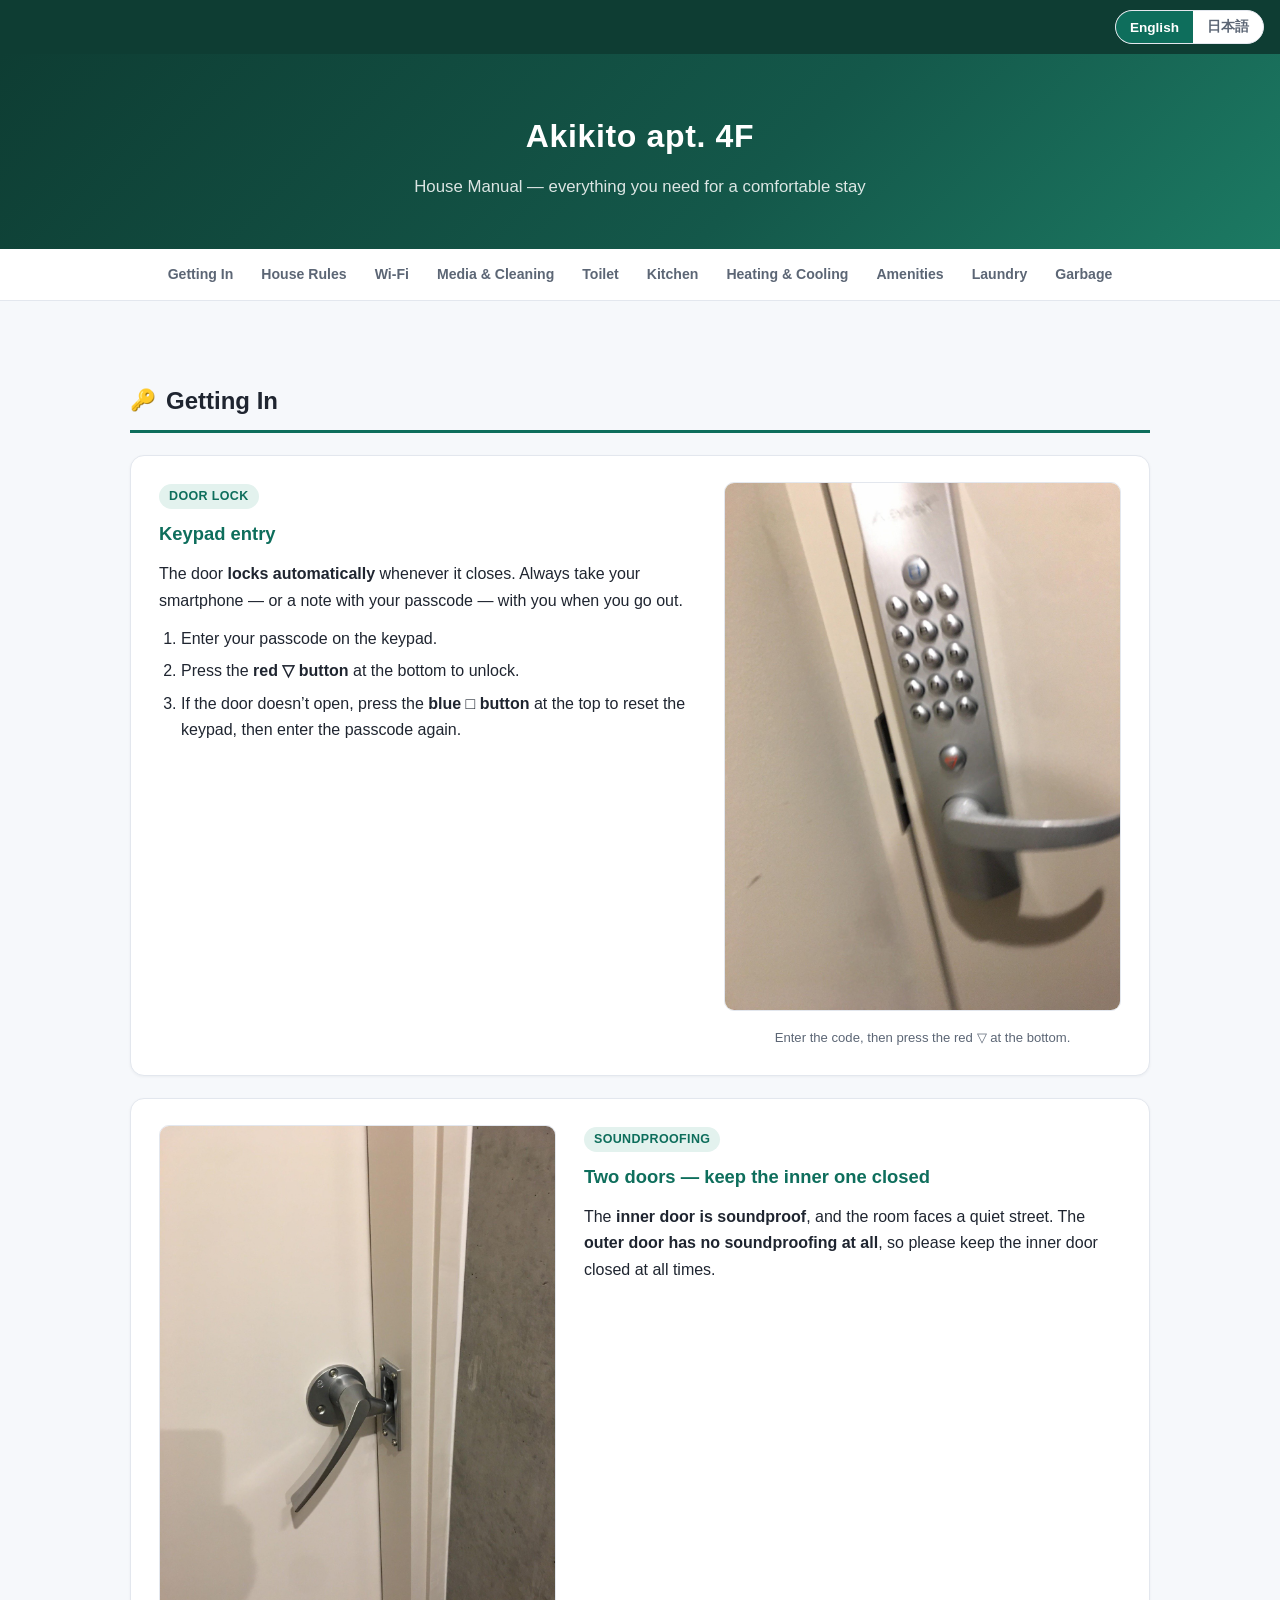
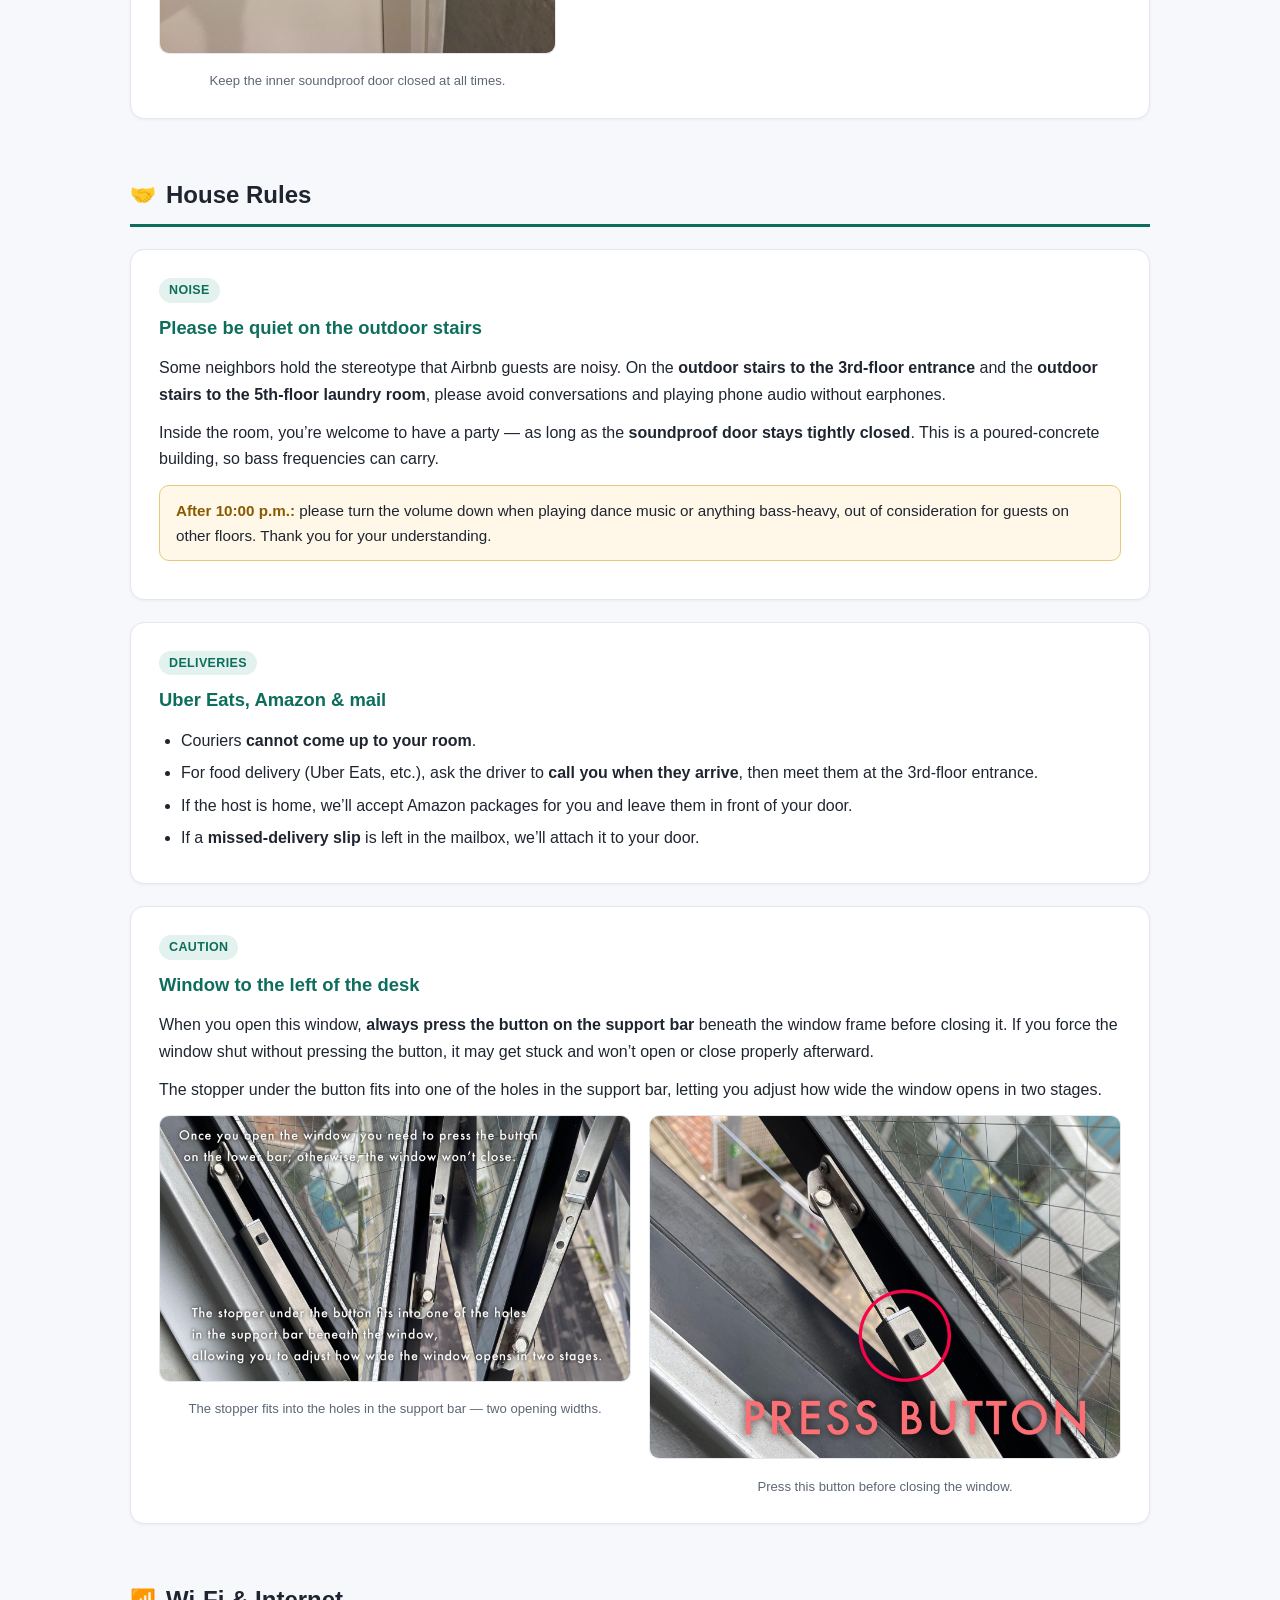
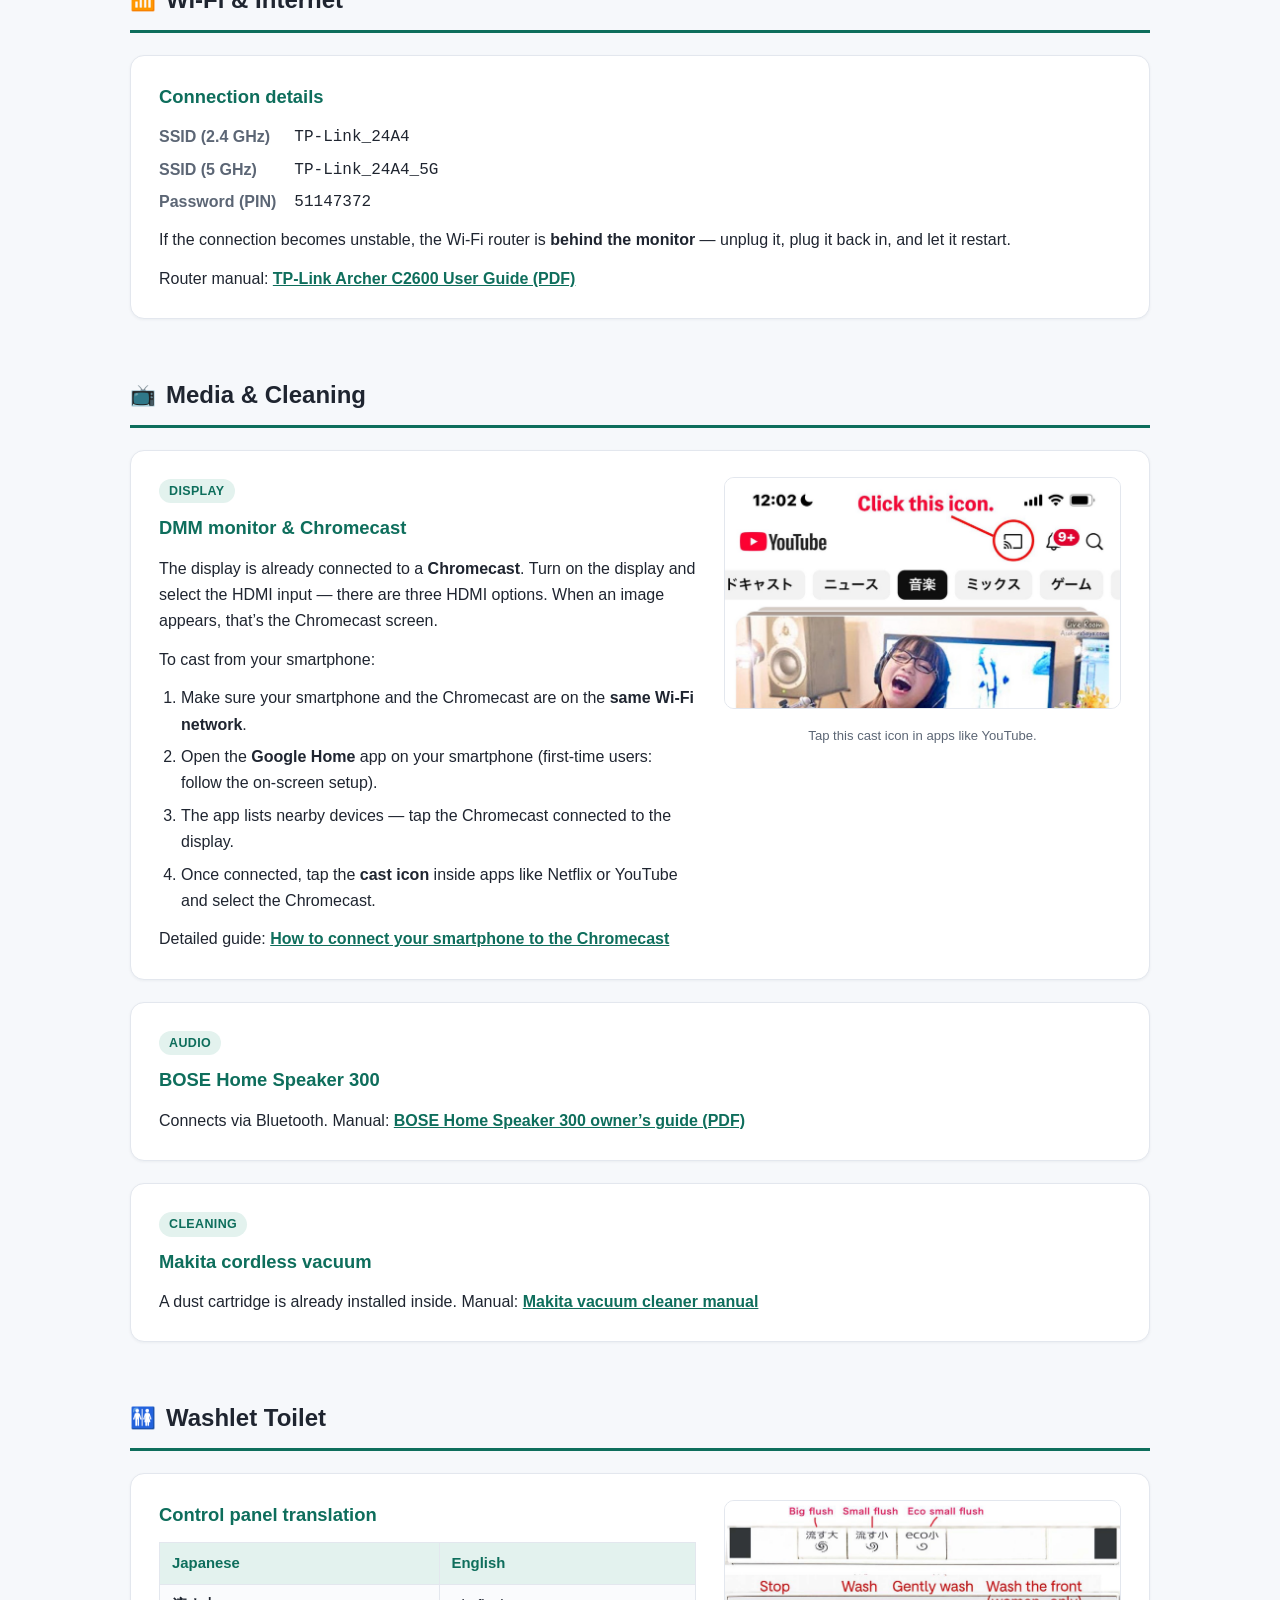
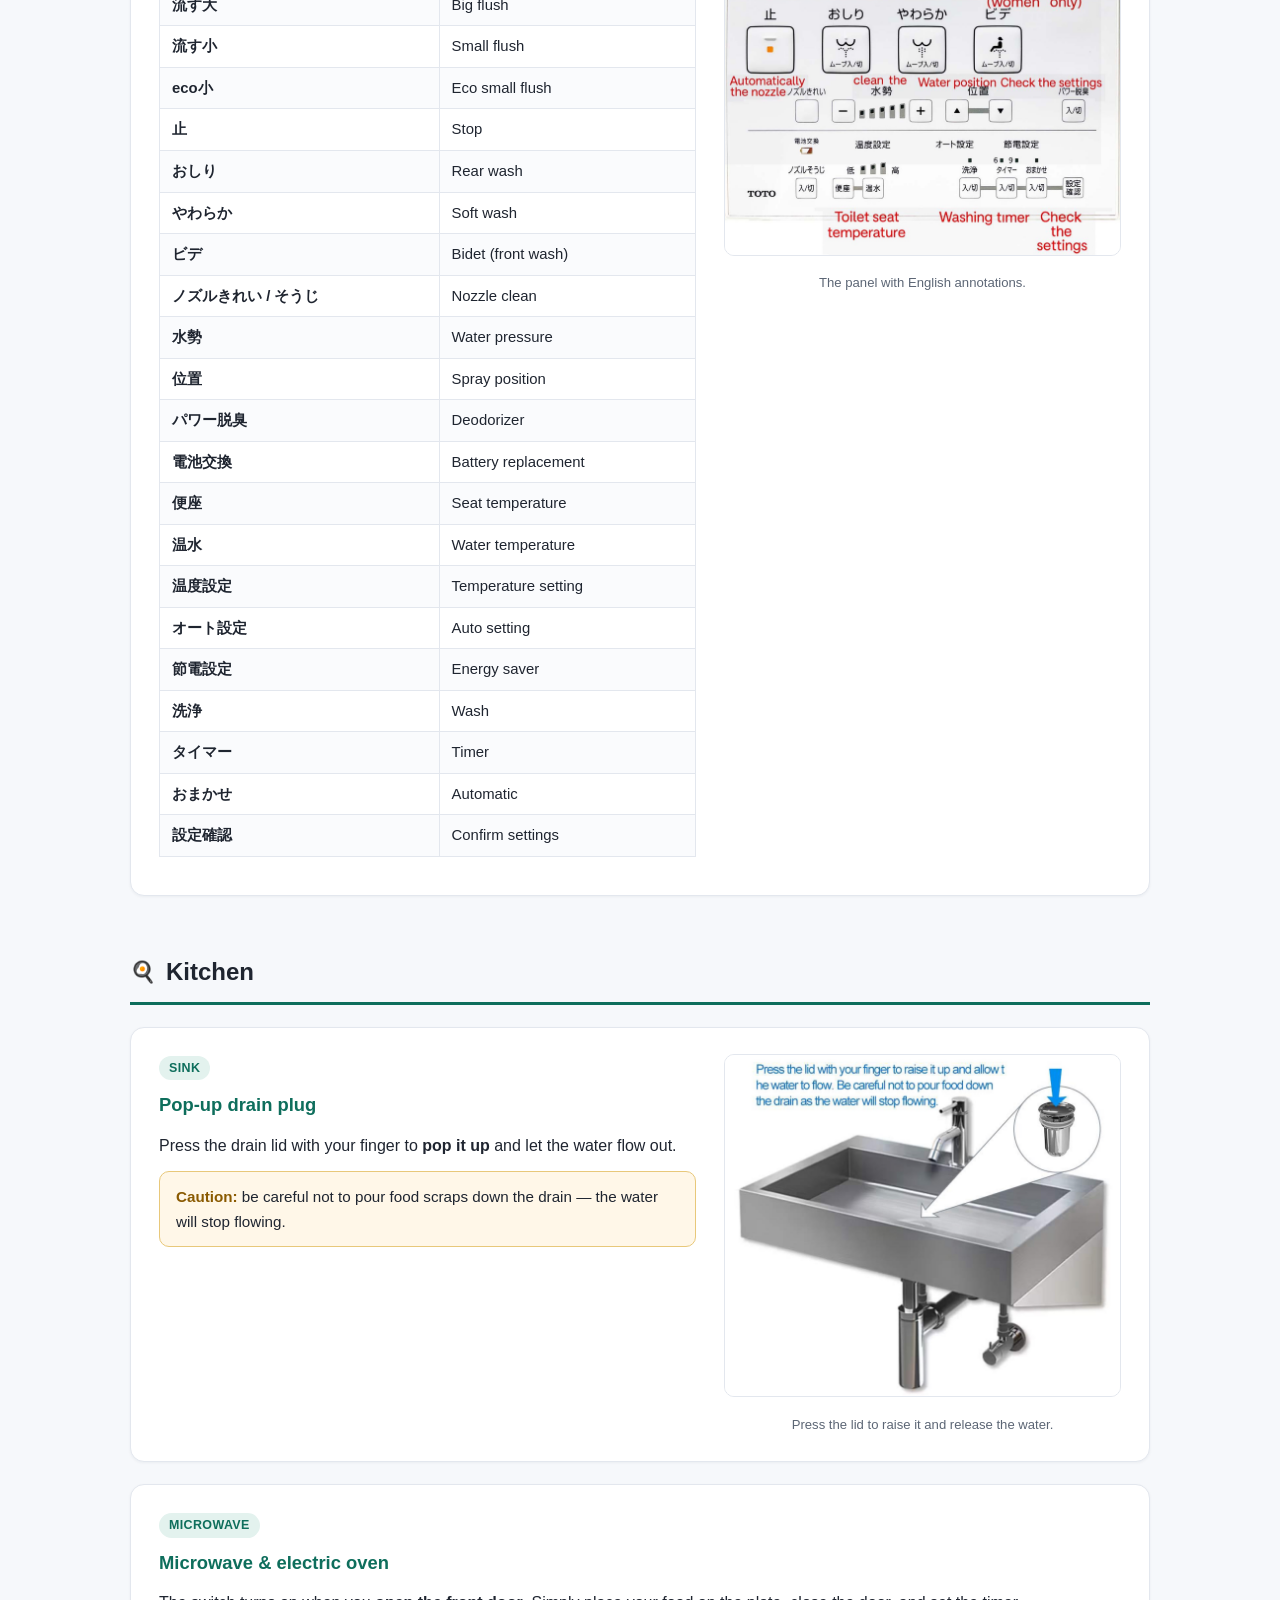
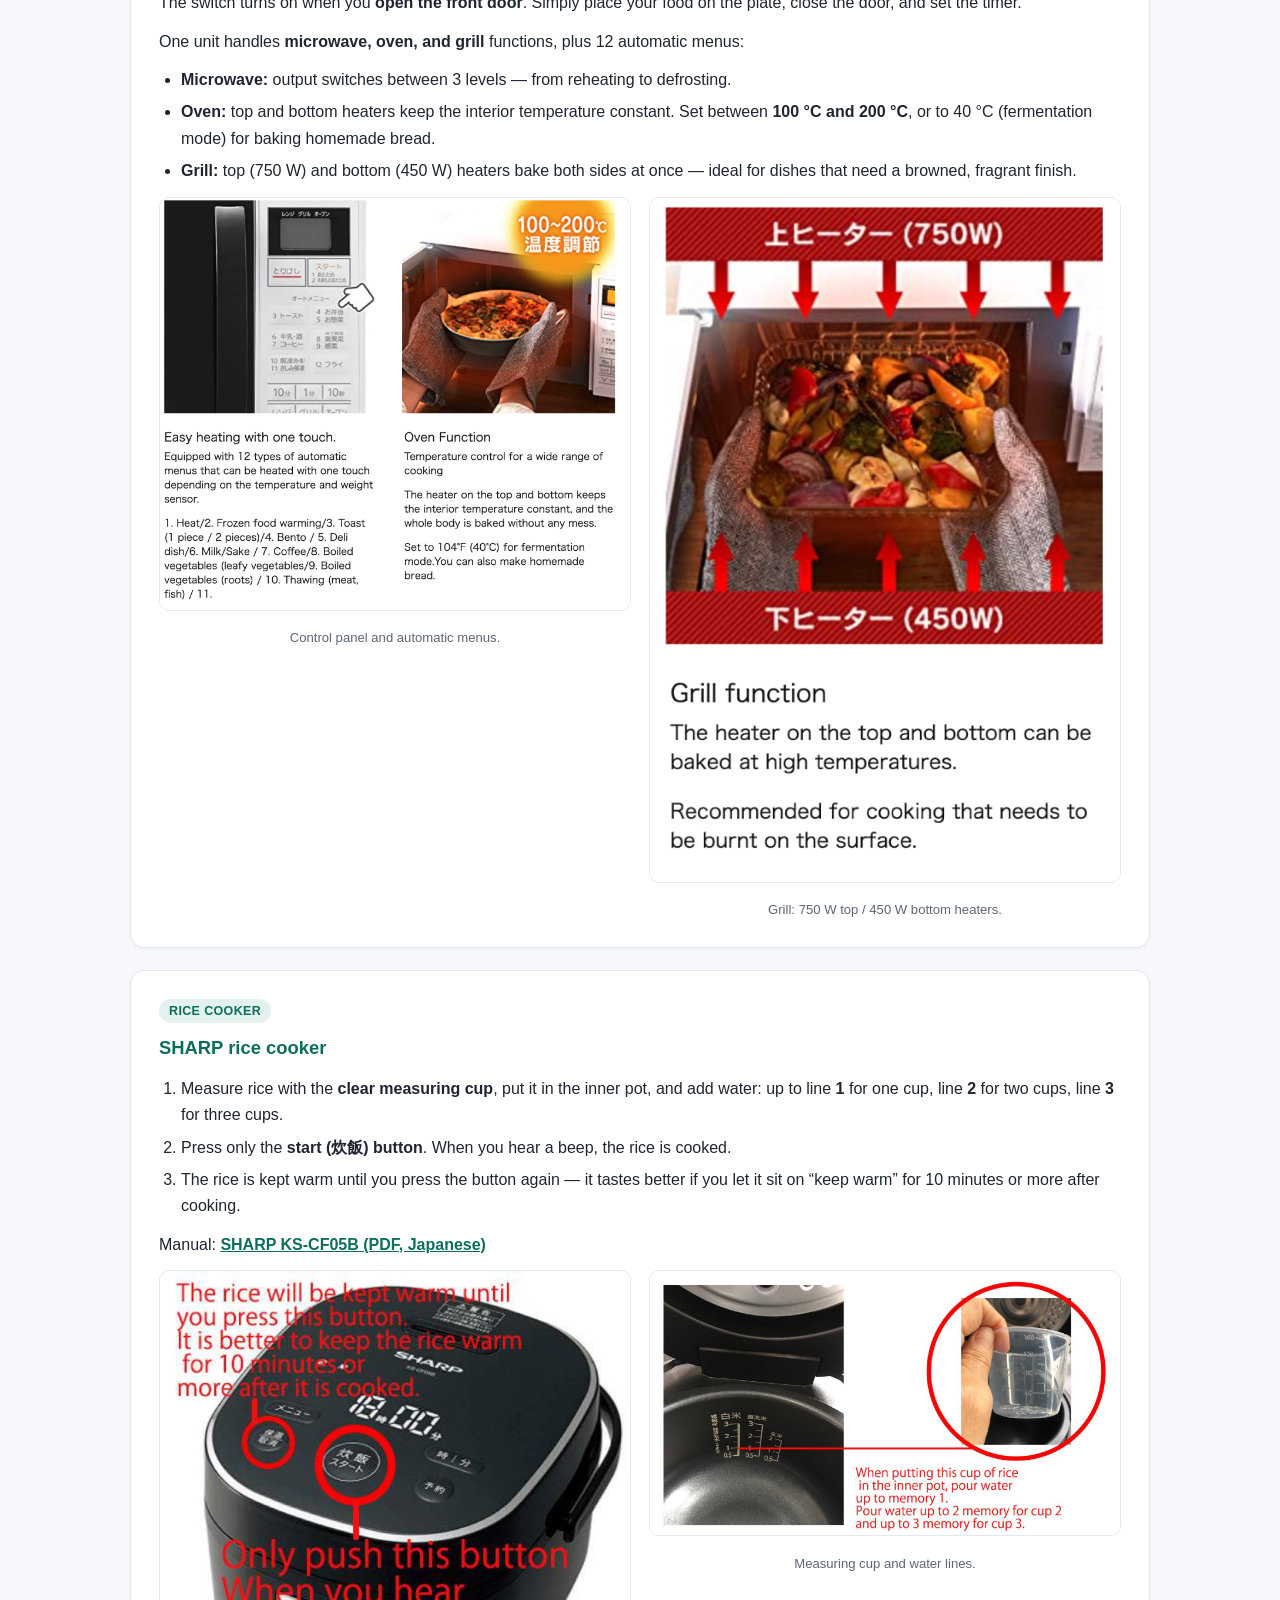
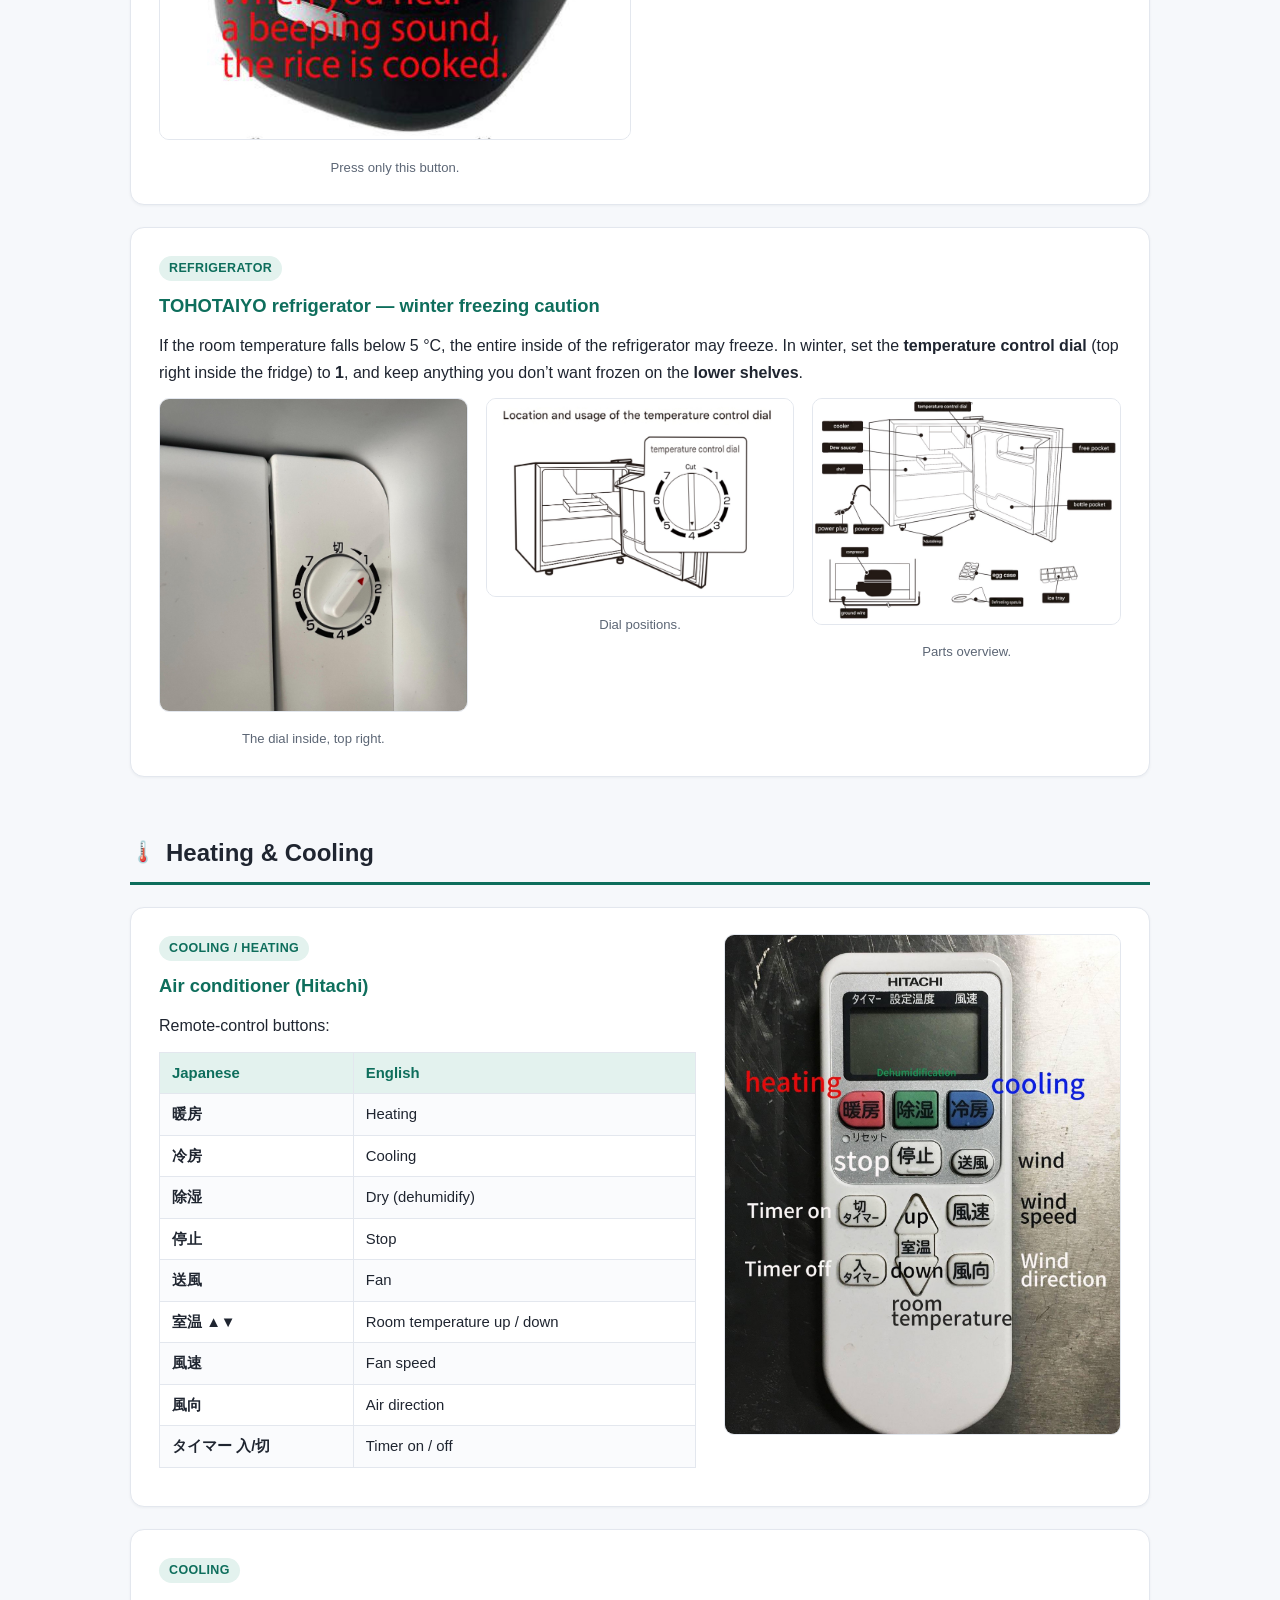
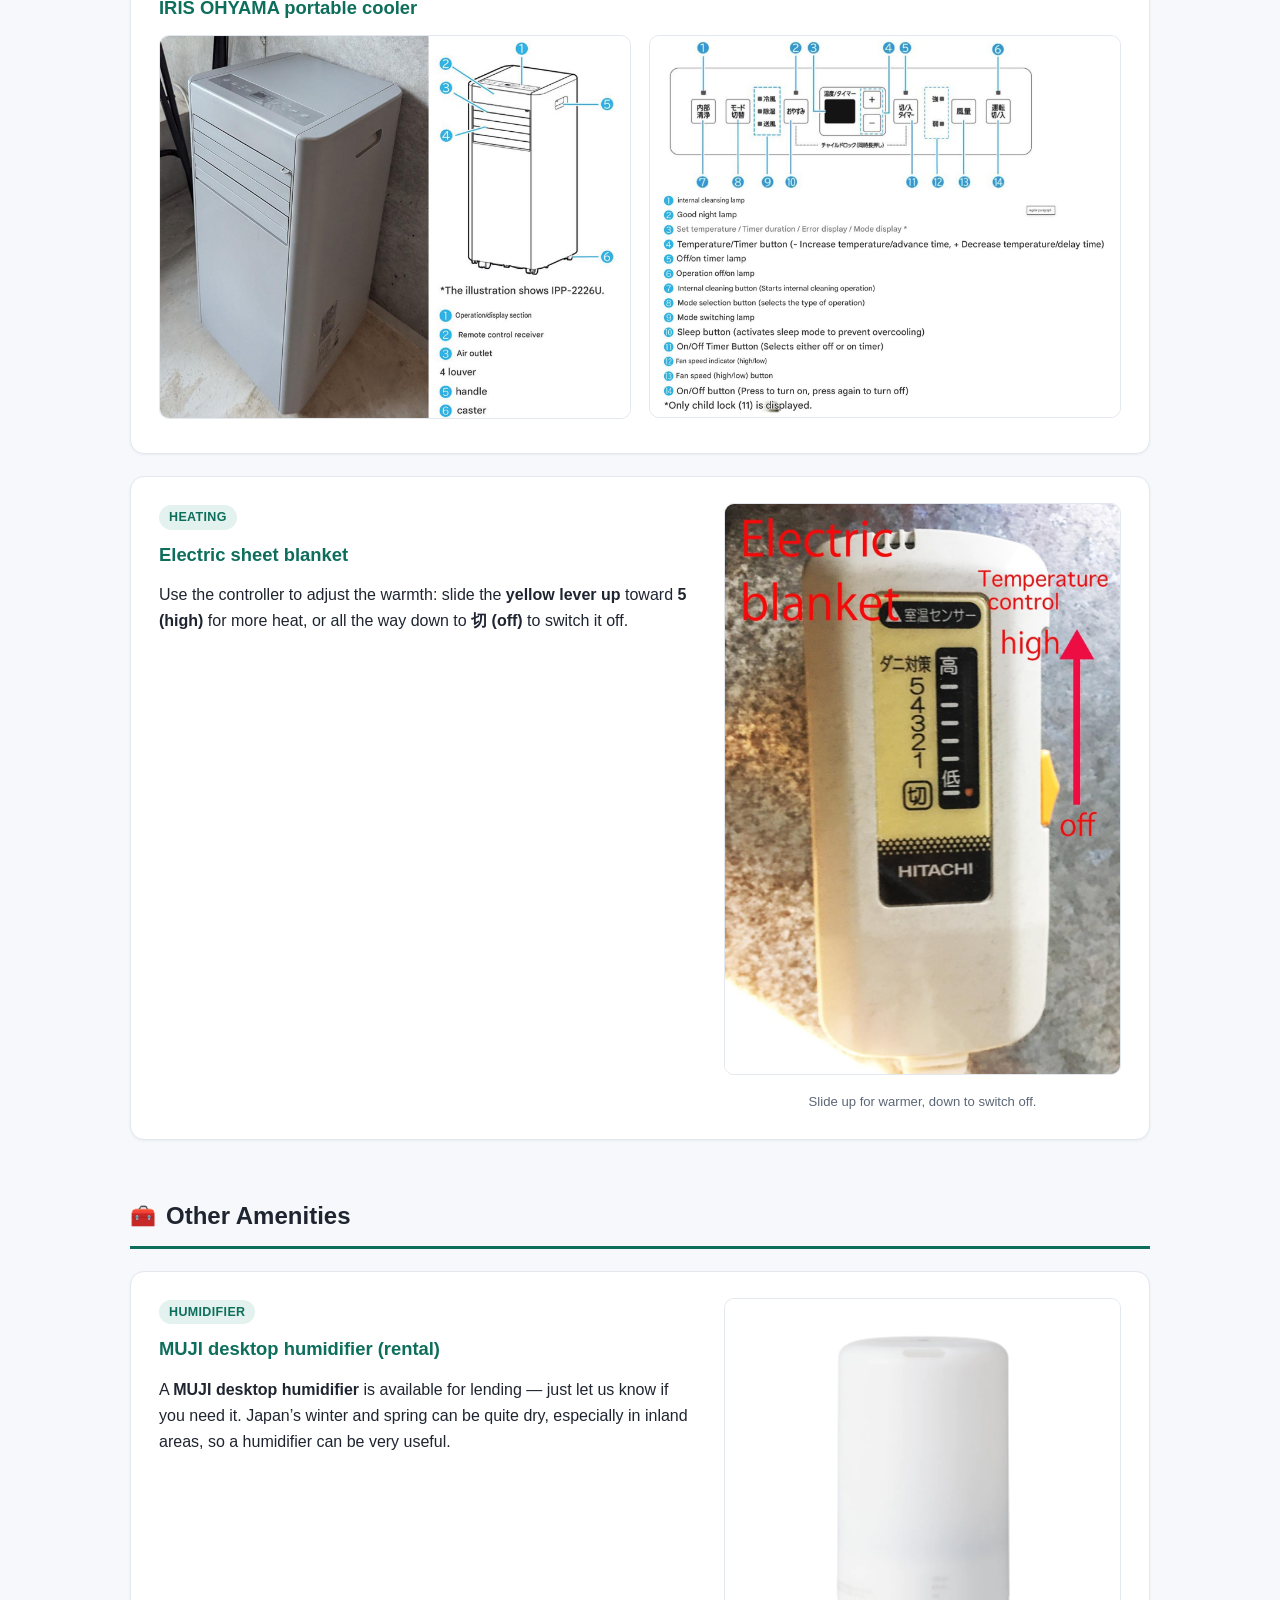
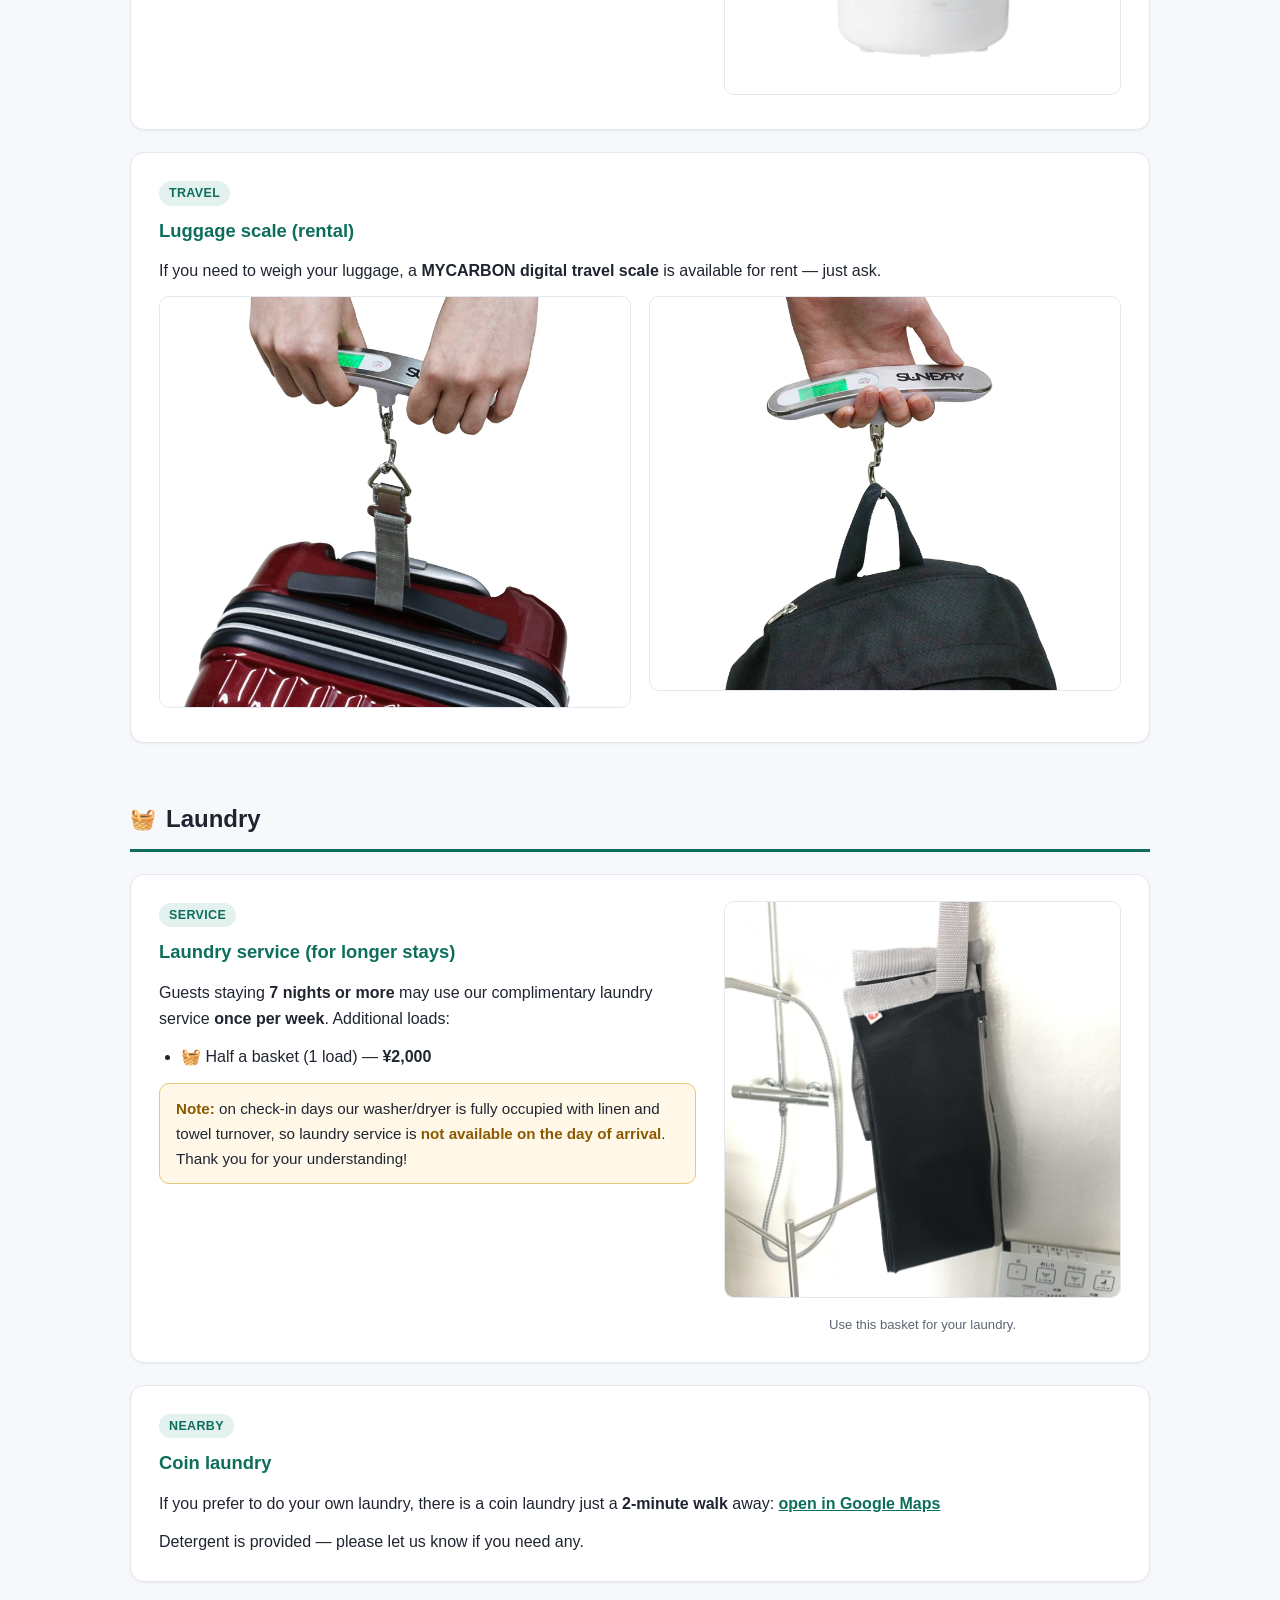
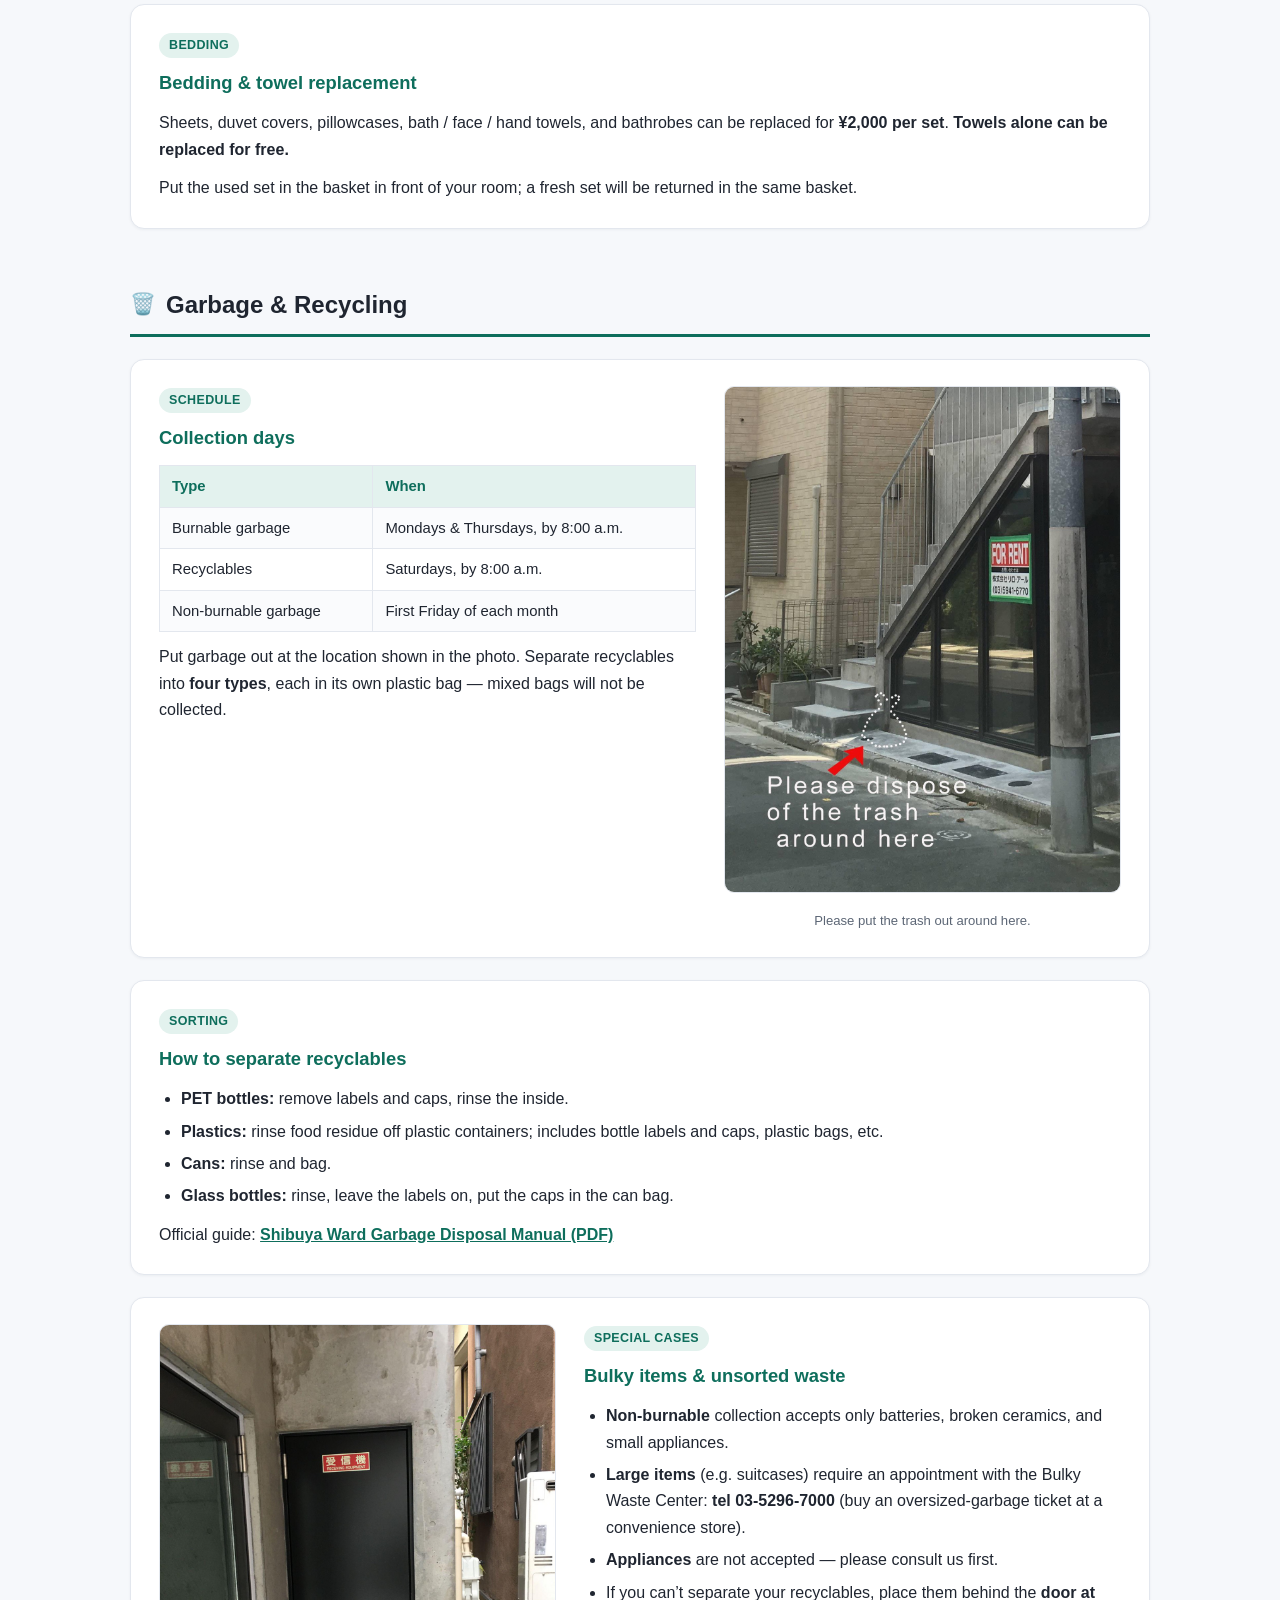
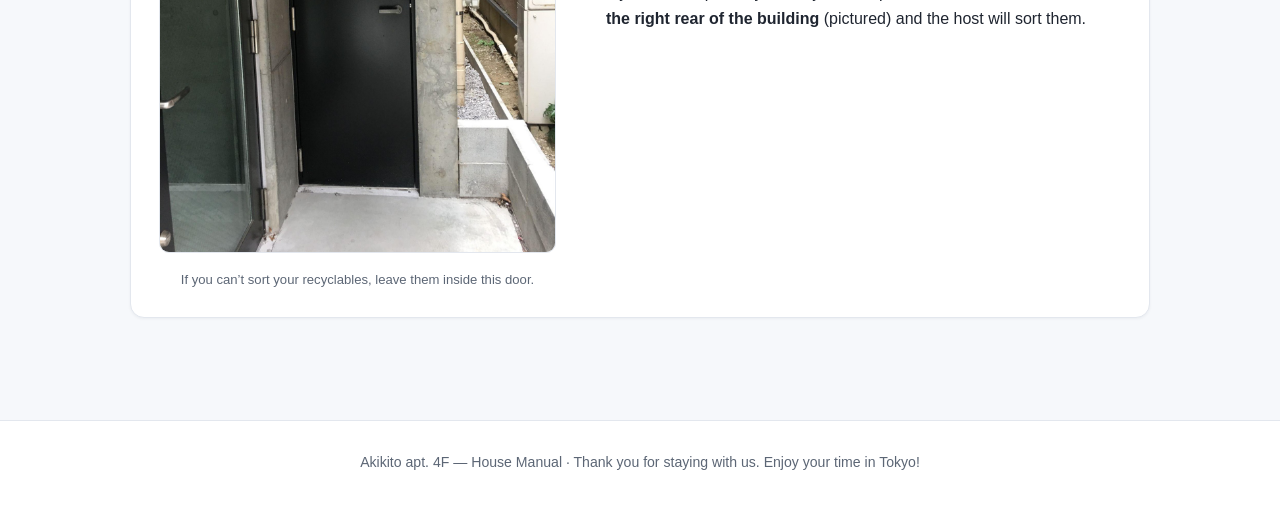
==== commit 7619e845: "Move Media & Cleaning below Wi-Fi in English 4F page Co-Authored-By: Claude Sonnet 5.5 <noreply@anth" ====
--- a/4f/index.html
+++ b/4f/index.html
@@ -35,10 +35,10 @@
     <a href="#access">Getting In</a>
     <a href="#rules">House Rules</a>
     <a href="#wifi">Wi‑Fi</a>
+    <a href="#media">Media &amp; Cleaning</a>
     <a href="#bathroom">Toilet</a>
     <a href="#kitchen">Kitchen</a>
     <a href="#climate">Heating &amp; Cooling</a>
-    <a href="#media">Media &amp; Cleaning</a>
     <a href="#amenities">Amenities</a>
     <a href="#laundry">Laundry</a>
     <a href="#garbage">Garbage</a>
@@ -128,6 +128,43 @@
       </dl>
       <p>If the connection becomes unstable, the Wi‑Fi router is <strong>behind the monitor</strong> — unplug it, plug it back in, and let it restart.</p>
       <p>Router manual: <a href="https://content.abt.com/documents/69451/ARCHERC2600_manual.pdf" target="_blank" rel="noopener">TP‑Link Archer C2600 User Guide (PDF)</a></p>
+    </div>
+  </section>
+
+  <!-- ===================== MEDIA ===================== -->
+  <section id="media">
+    <h2><span class="emoji">📺</span> Media &amp; Cleaning</h2>
+
+    <div class="card split">
+      <div>
+        <span class="tag">Display</span>
+        <h3>DMM monitor &amp; Chromecast</h3>
+        <p>The display is already connected to a <strong>Chromecast</strong>. Turn on the display and select the HDMI input — there are three HDMI options. When an image appears, that’s the Chromecast screen.</p>
+        <p>To cast from your smartphone:</p>
+        <ol>
+          <li>Make sure your smartphone and the Chromecast are on the <strong>same Wi‑Fi network</strong>.</li>
+          <li>Open the <strong>Google Home</strong> app on your smartphone (first‑time users: follow the on‑screen setup).</li>
+          <li>The app lists nearby devices — tap the Chromecast connected to the display.</li>
+          <li>Once connected, tap the <strong>cast icon</strong> inside apps like Netflix or YouTube and select the Chromecast.</li>
+        </ol>
+        <p>Detailed guide: <a href="https://behomaznakikito.github.io/chromecast-guide/" target="_blank" rel="noopener">How to connect your smartphone to the Chromecast</a></p>
+      </div>
+      <figure>
+        <img src="images/cast-icon.jpg" alt="Cast icon in the YouTube app">
+        <figcaption>Tap this cast icon in apps like YouTube.</figcaption>
+      </figure>
+    </div>
+
+    <div class="card">
+      <span class="tag">Audio</span>
+      <h3>BOSE Home Speaker 300</h3>
+      <p>Connects via Bluetooth. Manual: <a href="https://assets.bosecreative.com/m/6df9b6ef1cad21a9/original/830857_og_bose-home-speaker-300_ml.pdf" target="_blank" rel="noopener">BOSE Home Speaker 300 owner’s guide (PDF)</a></p>
+    </div>
+
+    <div class="card">
+      <span class="tag">Cleaning</span>
+      <h3>Makita cordless vacuum</h3>
+      <p>A dust cartridge is already installed inside. Manual: <a href="https://www.manua.ls/makita/cl100d/manual" target="_blank" rel="noopener">Makita vacuum cleaner manual</a></p>
     </div>
   </section>
 
@@ -278,43 +315,6 @@
     </div>
   </section>
 
-  <!-- ===================== MEDIA ===================== -->
-  <section id="media">
-    <h2><span class="emoji">📺</span> Media &amp; Cleaning</h2>
-
-    <div class="card split">
-      <div>
-        <span class="tag">Display</span>
-        <h3>DMM monitor &amp; Chromecast</h3>
-        <p>The display is already connected to a <strong>Chromecast</strong>. Turn on the display and select the HDMI input — there are three HDMI options. When an image appears, that’s the Chromecast screen.</p>
-        <p>To cast from your smartphone:</p>
-        <ol>
-          <li>Make sure your smartphone and the Chromecast are on the <strong>same Wi‑Fi network</strong>.</li>
-          <li>Open the <strong>Google Home</strong> app on your smartphone (first‑time users: follow the on‑screen setup).</li>
-          <li>The app lists nearby devices — tap the Chromecast connected to the display.</li>
-          <li>Once connected, tap the <strong>cast icon</strong> inside apps like Netflix or YouTube and select the Chromecast.</li>
-        </ol>
-        <p>Detailed guide: <a href="https://docs.google.com/document/d/1SM8T-KtoRdij5tbYKwdZupfXu8TdLJmPIeLCMqSE39w/edit" target="_blank" rel="noopener">How to connect your smartphone to the Chromecast</a></p>
-      </div>
-      <figure>
-        <img src="images/cast-icon.jpg" alt="Cast icon in the YouTube app">
-        <figcaption>Tap this cast icon in apps like YouTube.</figcaption>
-      </figure>
-    </div>
-
-    <div class="card">
-      <span class="tag">Audio</span>
-      <h3>BOSE Home Speaker 300</h3>
-      <p>Connects via Bluetooth. Manual: <a href="https://assets.bosecreative.com/m/6df9b6ef1cad21a9/original/830857_og_bose-home-speaker-300_ml.pdf" target="_blank" rel="noopener">BOSE Home Speaker 300 owner’s guide (PDF)</a></p>
-    </div>
-
-    <div class="card">
-      <span class="tag">Cleaning</span>
-      <h3>Makita cordless vacuum</h3>
-      <p>A dust cartridge is already installed inside. Manual: <a href="https://www.manua.ls/makita/cl100d/manual" target="_blank" rel="noopener">Makita vacuum cleaner manual</a></p>
-    </div>
-  </section>
-
   <!-- ===================== AMENITIES ===================== -->
   <section id="amenities">
     <h2><span class="emoji">🧰</span> Other Amenities</h2>
@@ -554,6 +554,37 @@
       </ul>
     </div>
 
+    <div class="card split rev">
+      <figure>
+        <img src="images/cast-button.png" alt="Prime Videoのキャストアイコン">
+        <figcaption>Prime Videoのキャストアイコン（赤丸）。</figcaption>
+      </figure>
+      <div>
+        <span class="tag">スマホからキャストする</span>
+        <ol start="8">
+          <li>対応アプリ（Netflix、Amazon Prime Video、YouTube Premiumなど）を開き、<strong>キャストアイコン</strong>（四角形の左下にWi‑Fiマークが付いたアイコン）を探します。</li>
+          <li>キャストアイコンをタップし、先ほど設定したChromecastを選びます。</li>
+          <li>スマートフォンから、Chromecastにつながったディスプレイへ映像の再生が始まります。</li>
+        </ol>
+      </div>
+    </div>
+
+    <div class="card split">
+      <div>
+        <span class="tag">ポイント</span>
+        <h3>YouTubeのキャストアイコン</h3>
+        <p>YouTubeなどのアプリでも、動画プレーヤー画面に同じ形のキャストアイコンが表示されます。</p>
+      </div>
+      <figure>
+        <img src="images/cast-icon.jpg" alt="YouTubeアプリのキャストアイコン">
+        <figcaption>YouTubeなどのアプリではこのアイコンをタップします。</figcaption>
+      </figure>
+    </div>
+
+    <div class="note">
+      <strong>ご注意：</strong>Netflix、Amazon Prime Video、YouTube Premiumなどの動画サービスは、ご自身のアカウントでログインしておくと、契約中のコンテンツをChromecast搭載ディスプレイにキャストできます。
+    </div>
+
     <div class="card">
       <h3>セラミックヒーター</h3>
       <div class="figrow">
@@ -561,7 +592,7 @@
         <figure><img src="images/ceramic-heater-switch.jpg" alt="背面のメイン電源スイッチ"></figure>
       </div>
       <p>先ず背面のスイッチを入れます。その後、上面の右側のON/OFFスイッチを押すとヒーターが作動します。</p>
-      <figure><img src="images/ceramic-heater-panel.jpg" alt="ヒーター上面の操作パネル" style="max-width:520px"></figure>
+      <figure style="max-width:520px; margin:0 auto"><img src="images/ceramic-heater-panel.jpg" alt="ヒーター上面の操作パネル"></figure>
       <p>送風ボタンを押すとヒーターが止まり風になります。</p>
     </div>
 
@@ -610,7 +641,7 @@
       <figure><img src="images/trash-location.jpg" alt="ゴミ置き場"></figure>
     </div>
     <div class="card">
-      <figure><img src="images/trash-schedule.jpg" alt="資源・ごみ集積所の案内" style="max-width:420px"></figure>
+      <figure style="max-width:420px; margin:0 auto"><img src="images/trash-schedule.jpg" alt="資源・ごみ集積所の案内"></figure>
     </div>
   </section>
 
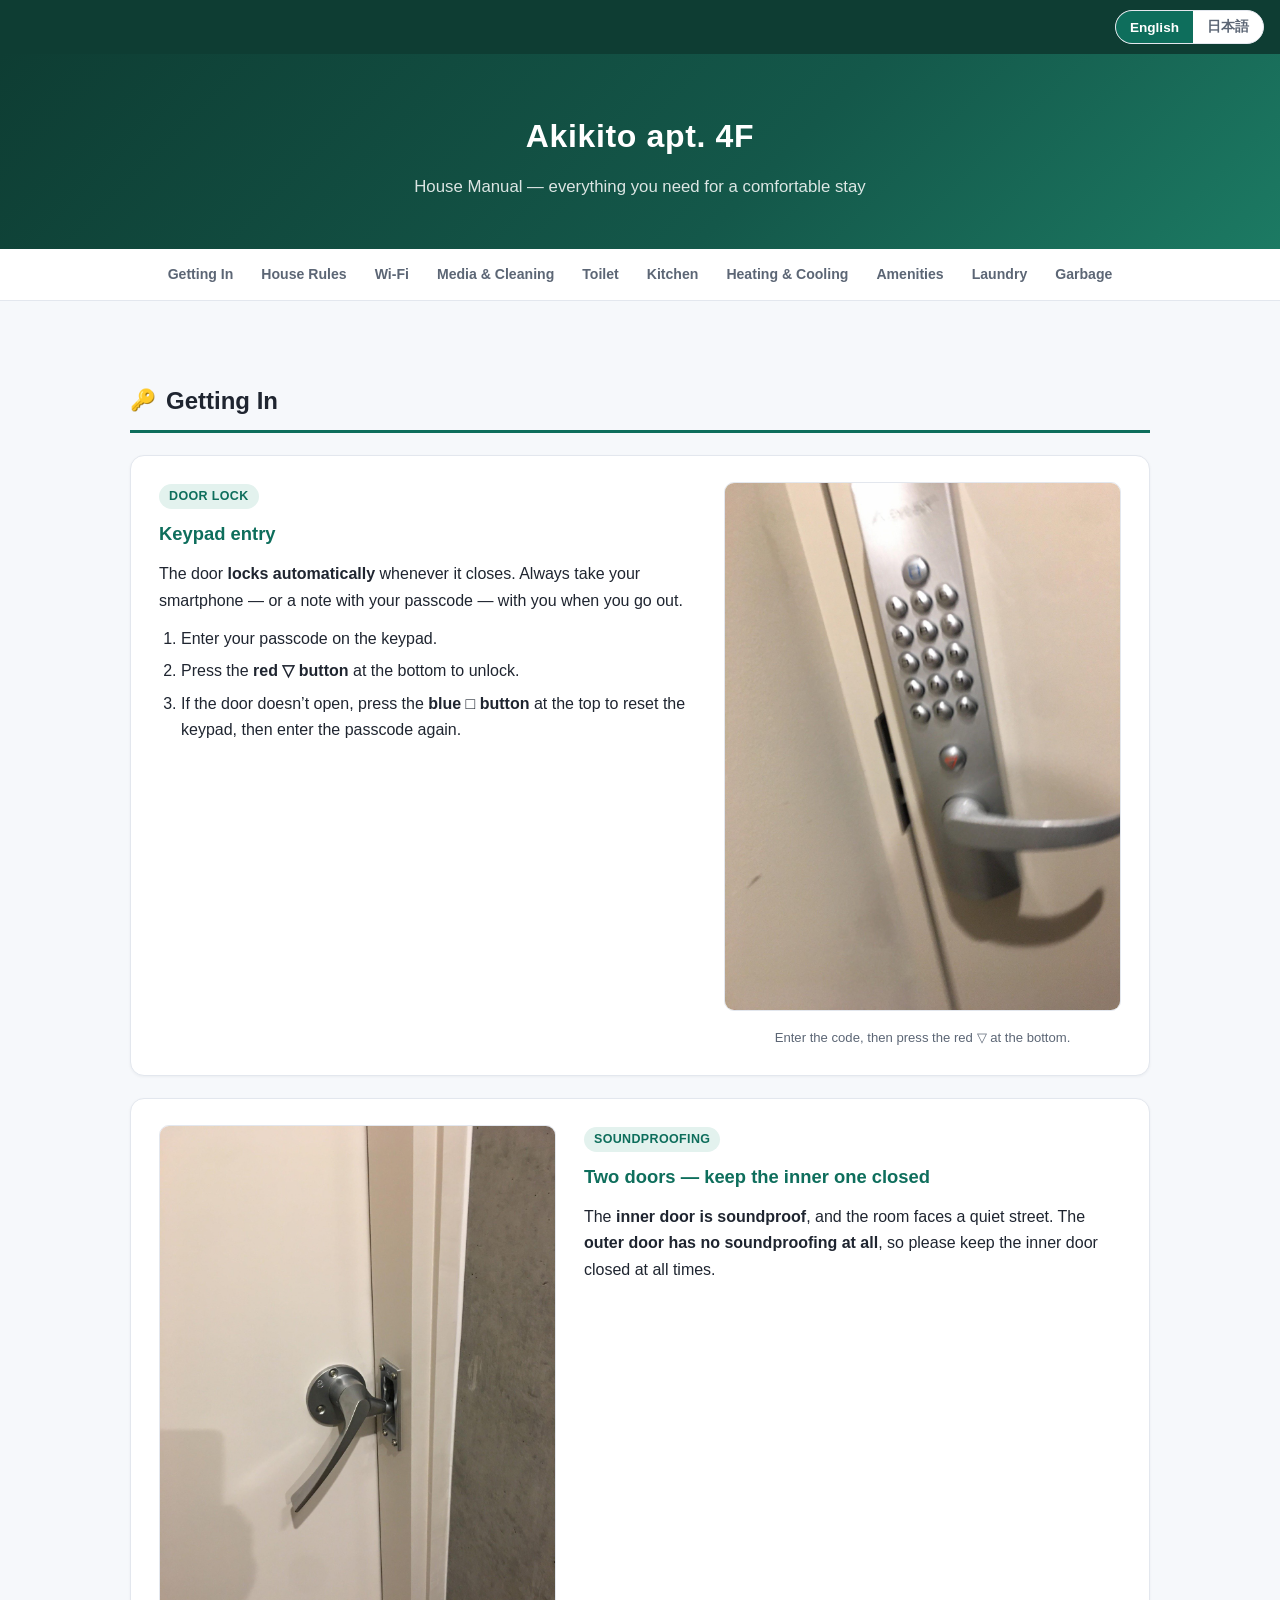
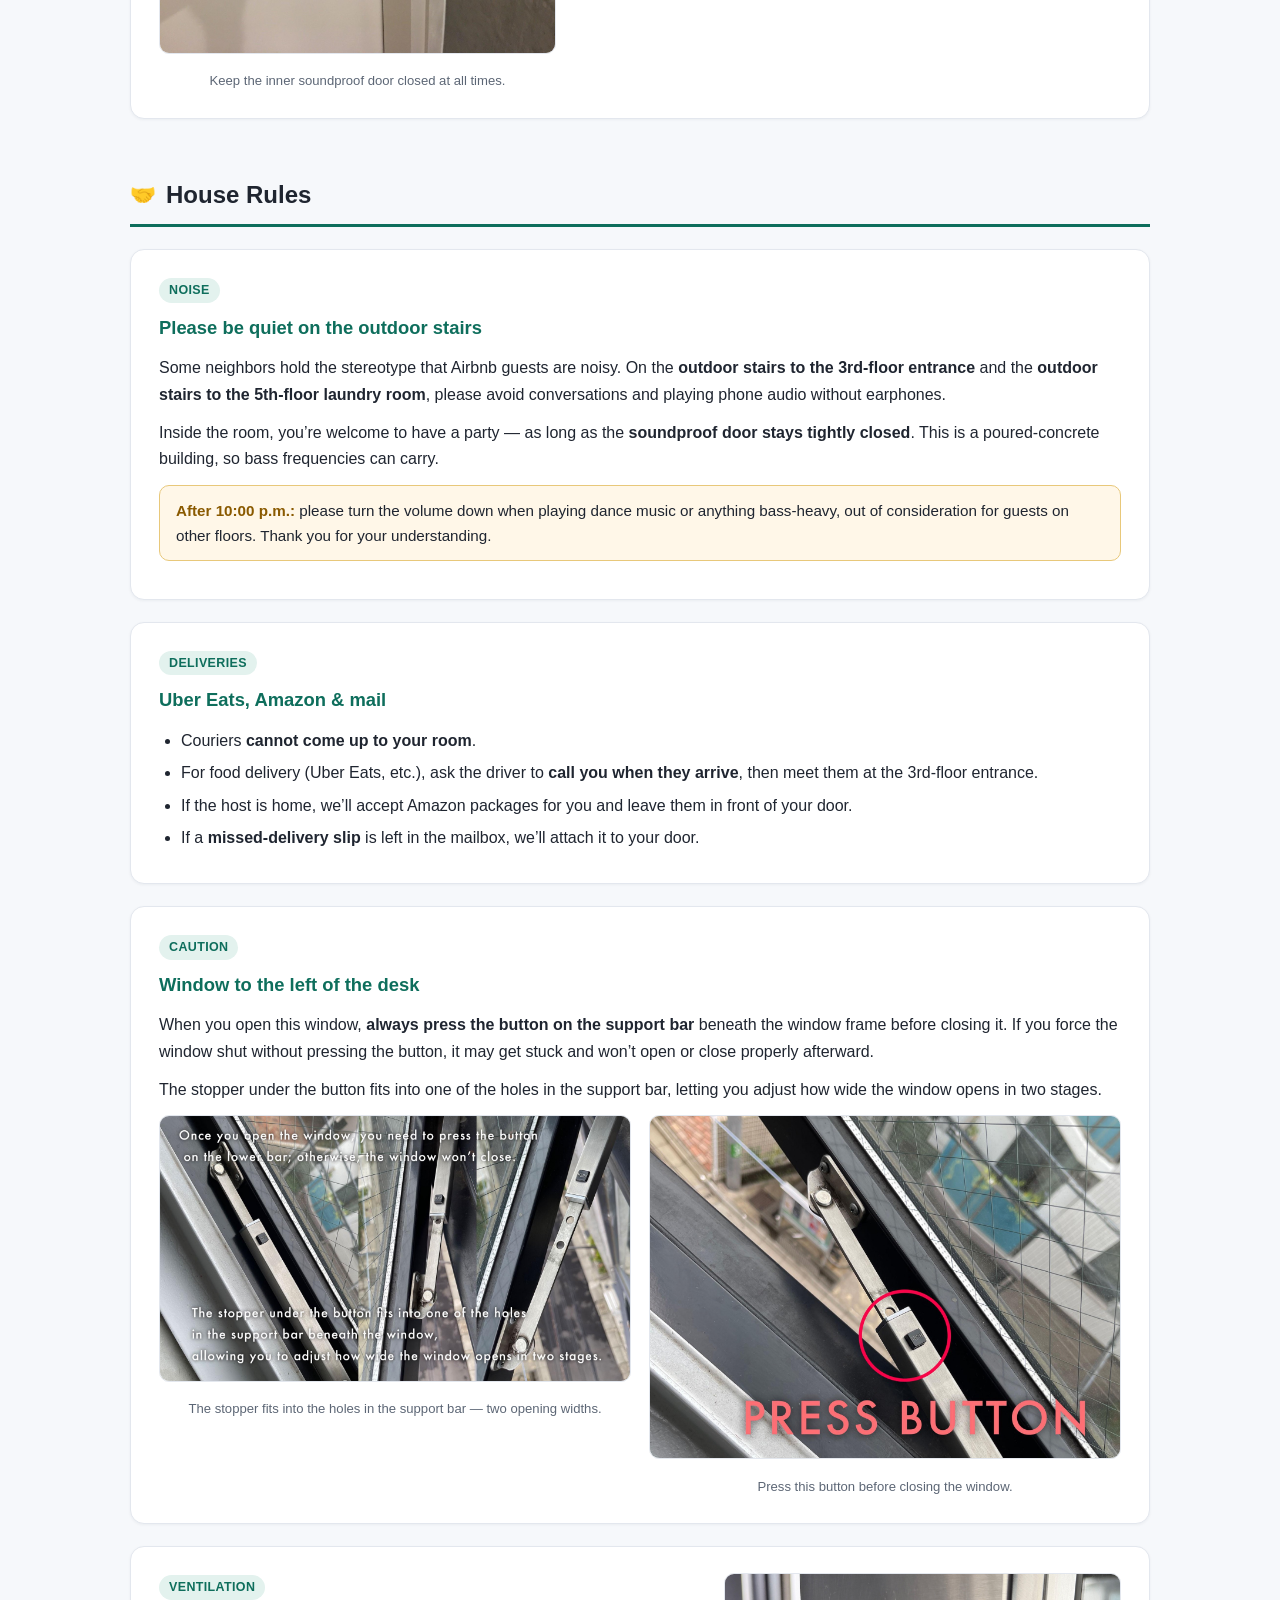
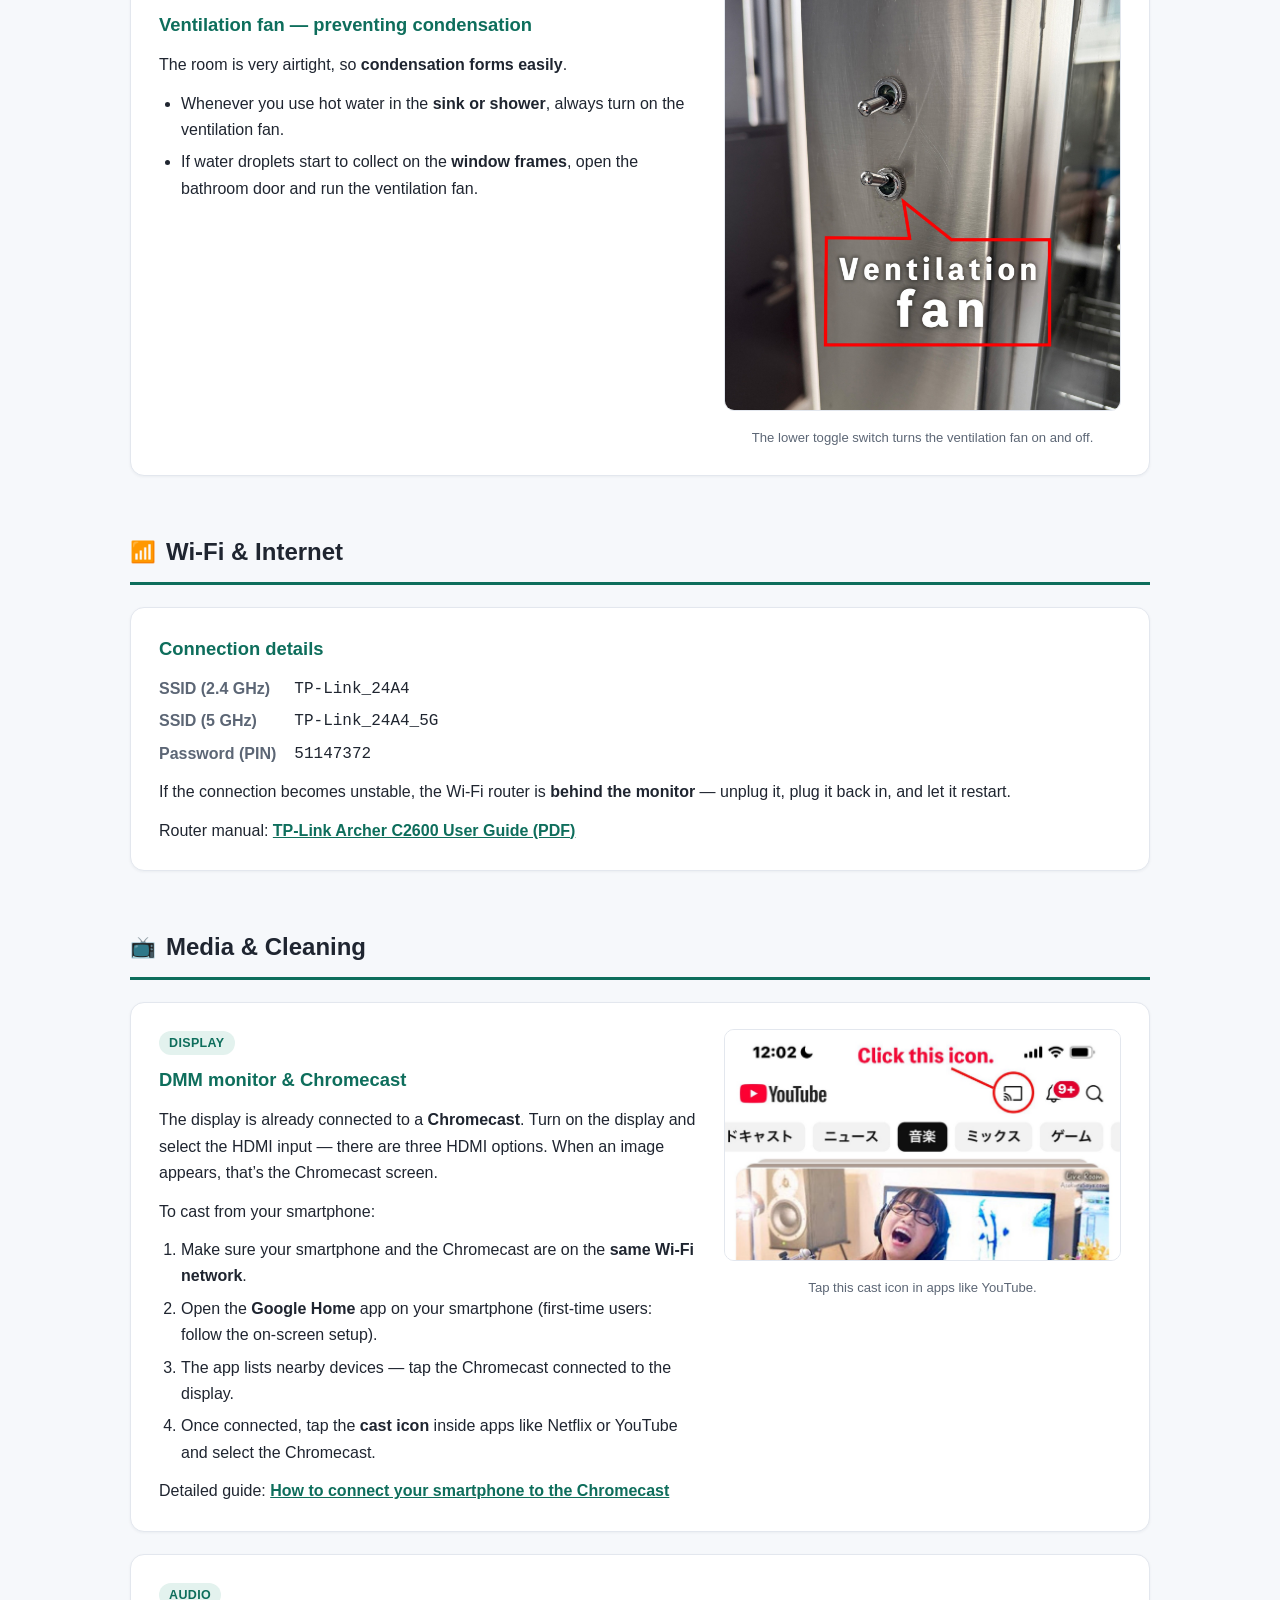
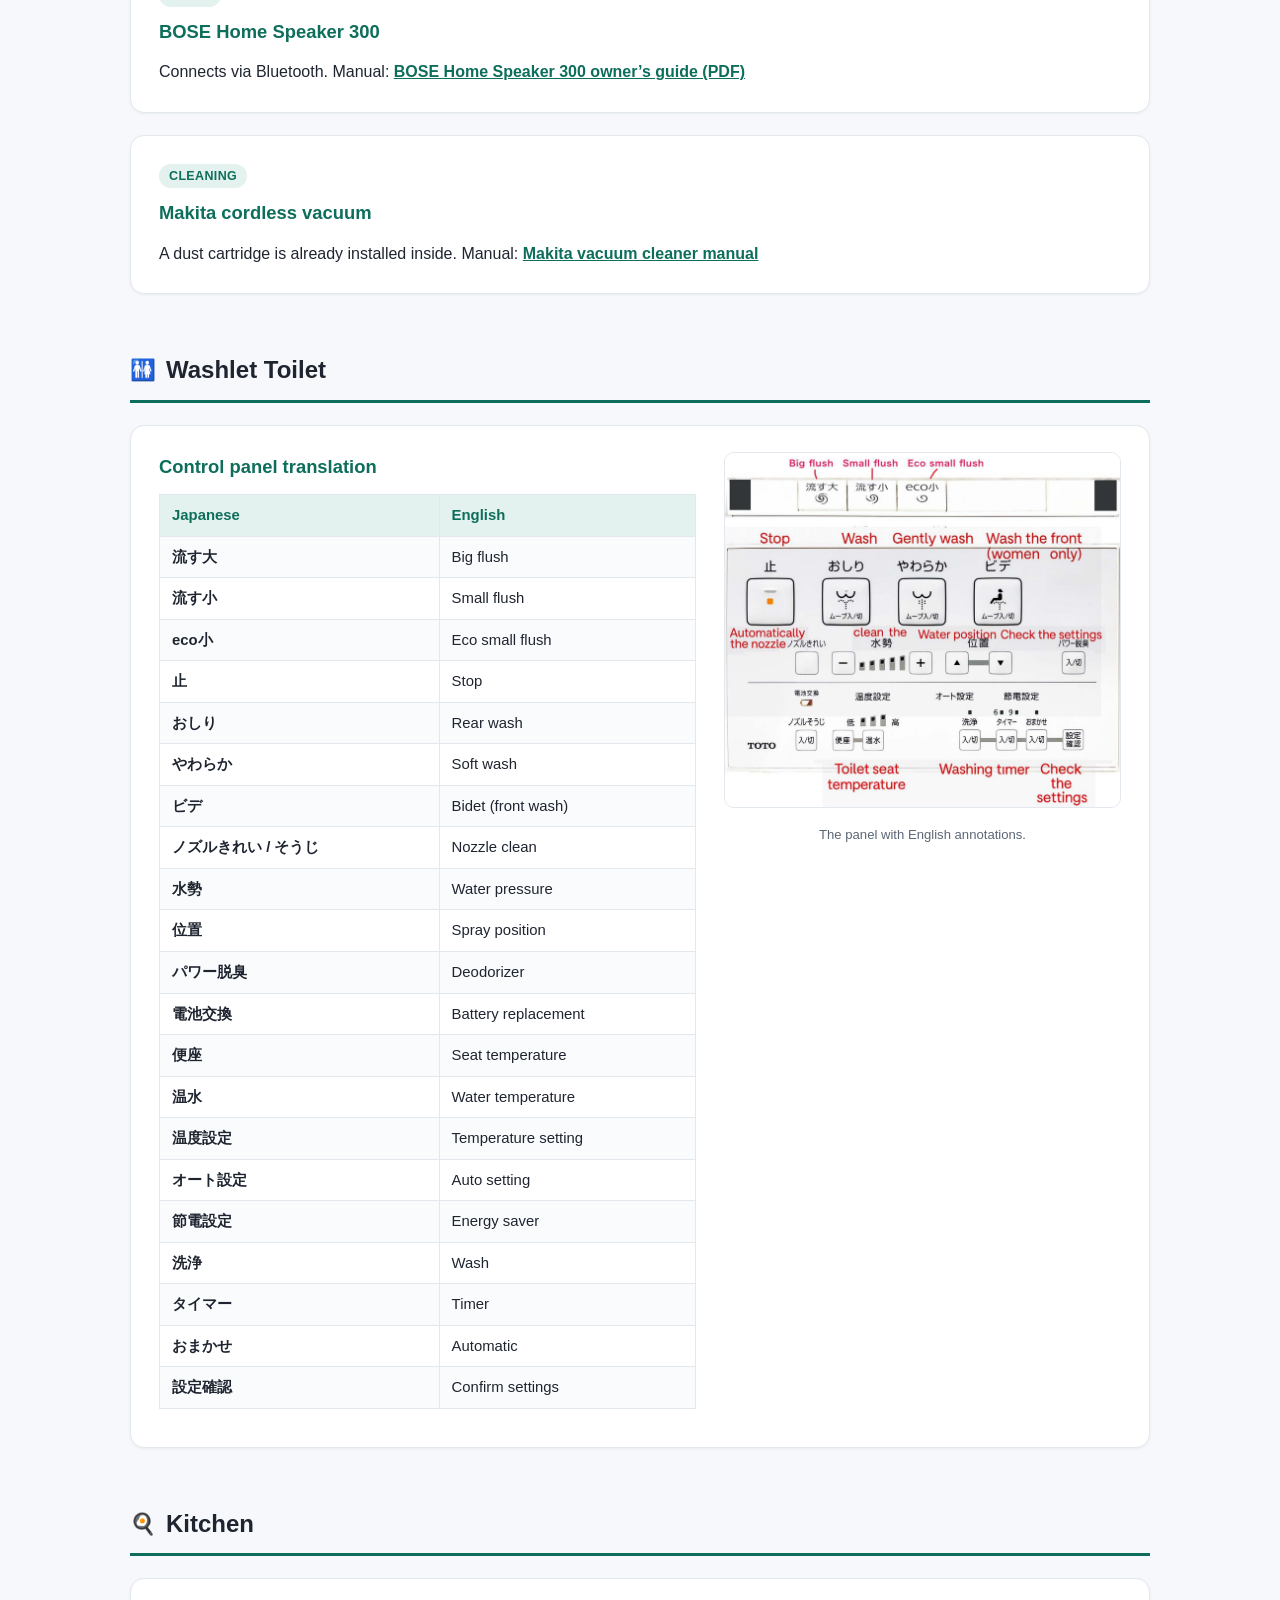
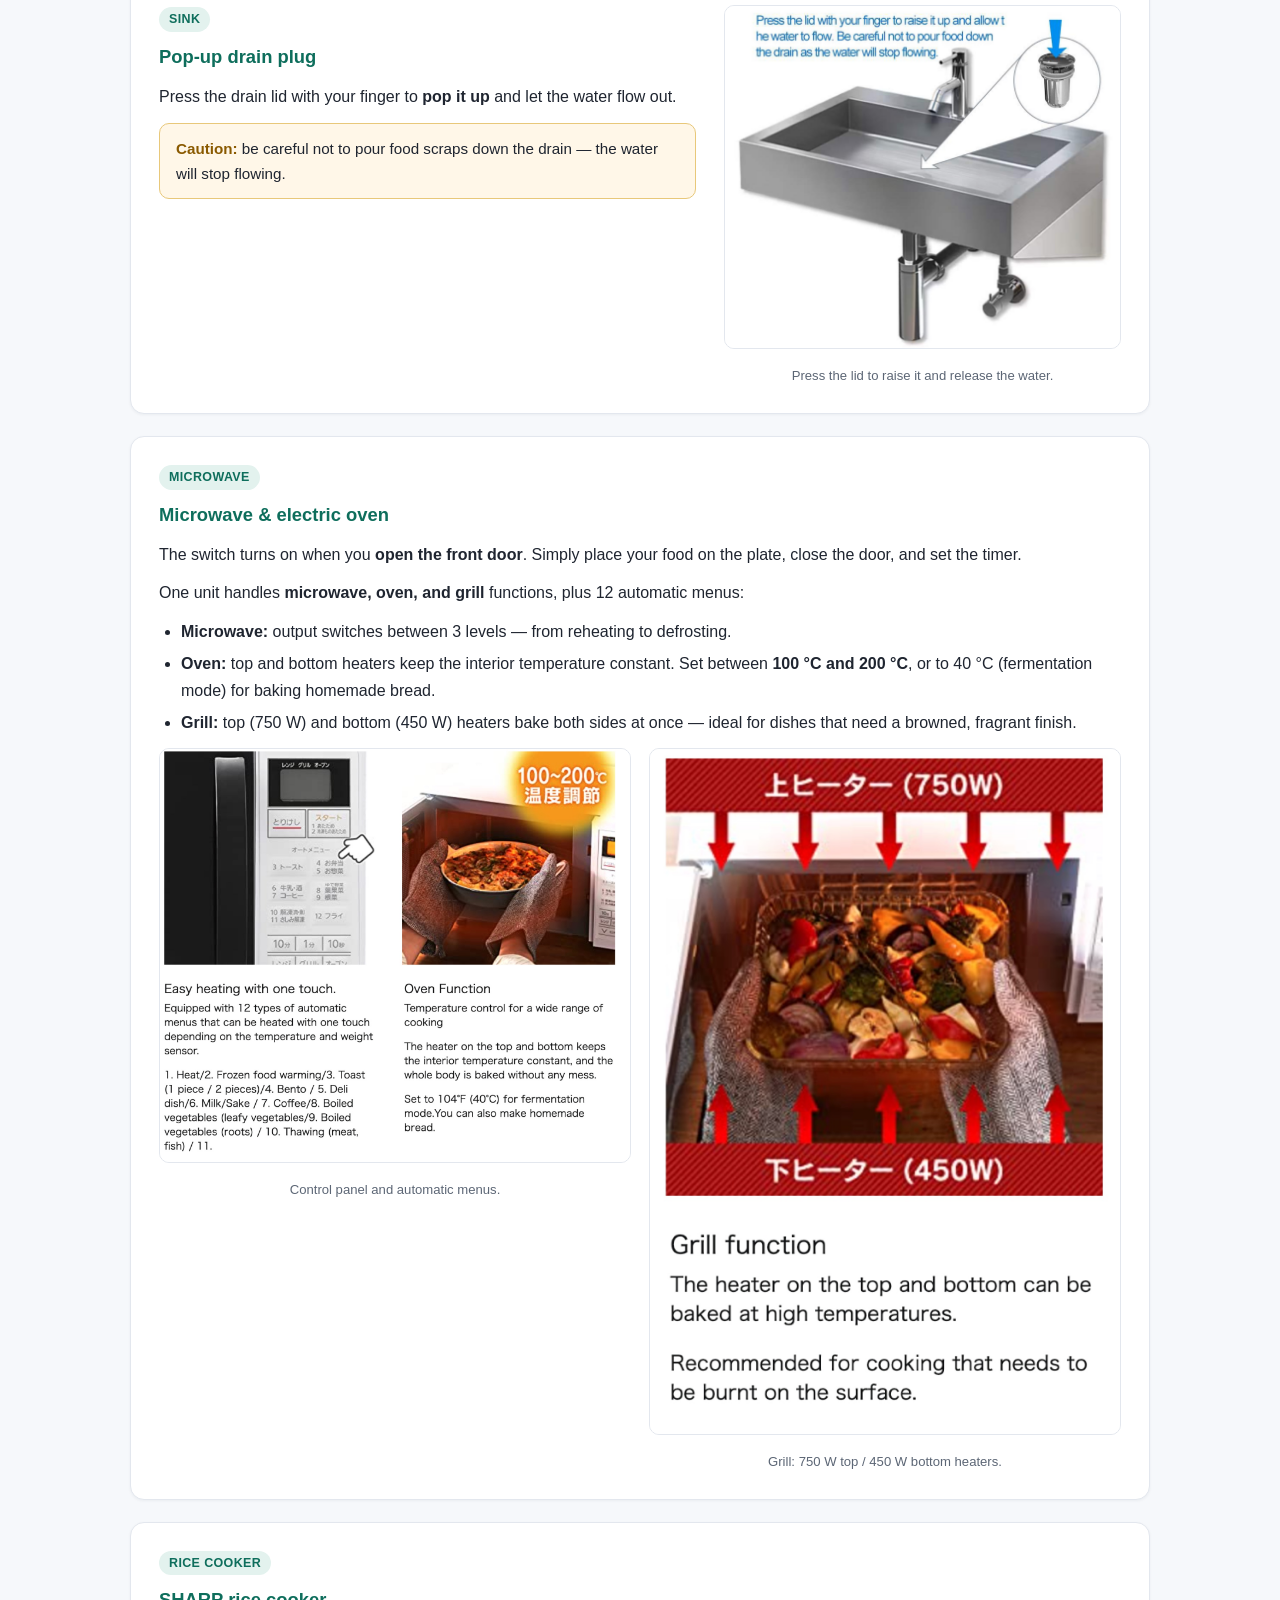
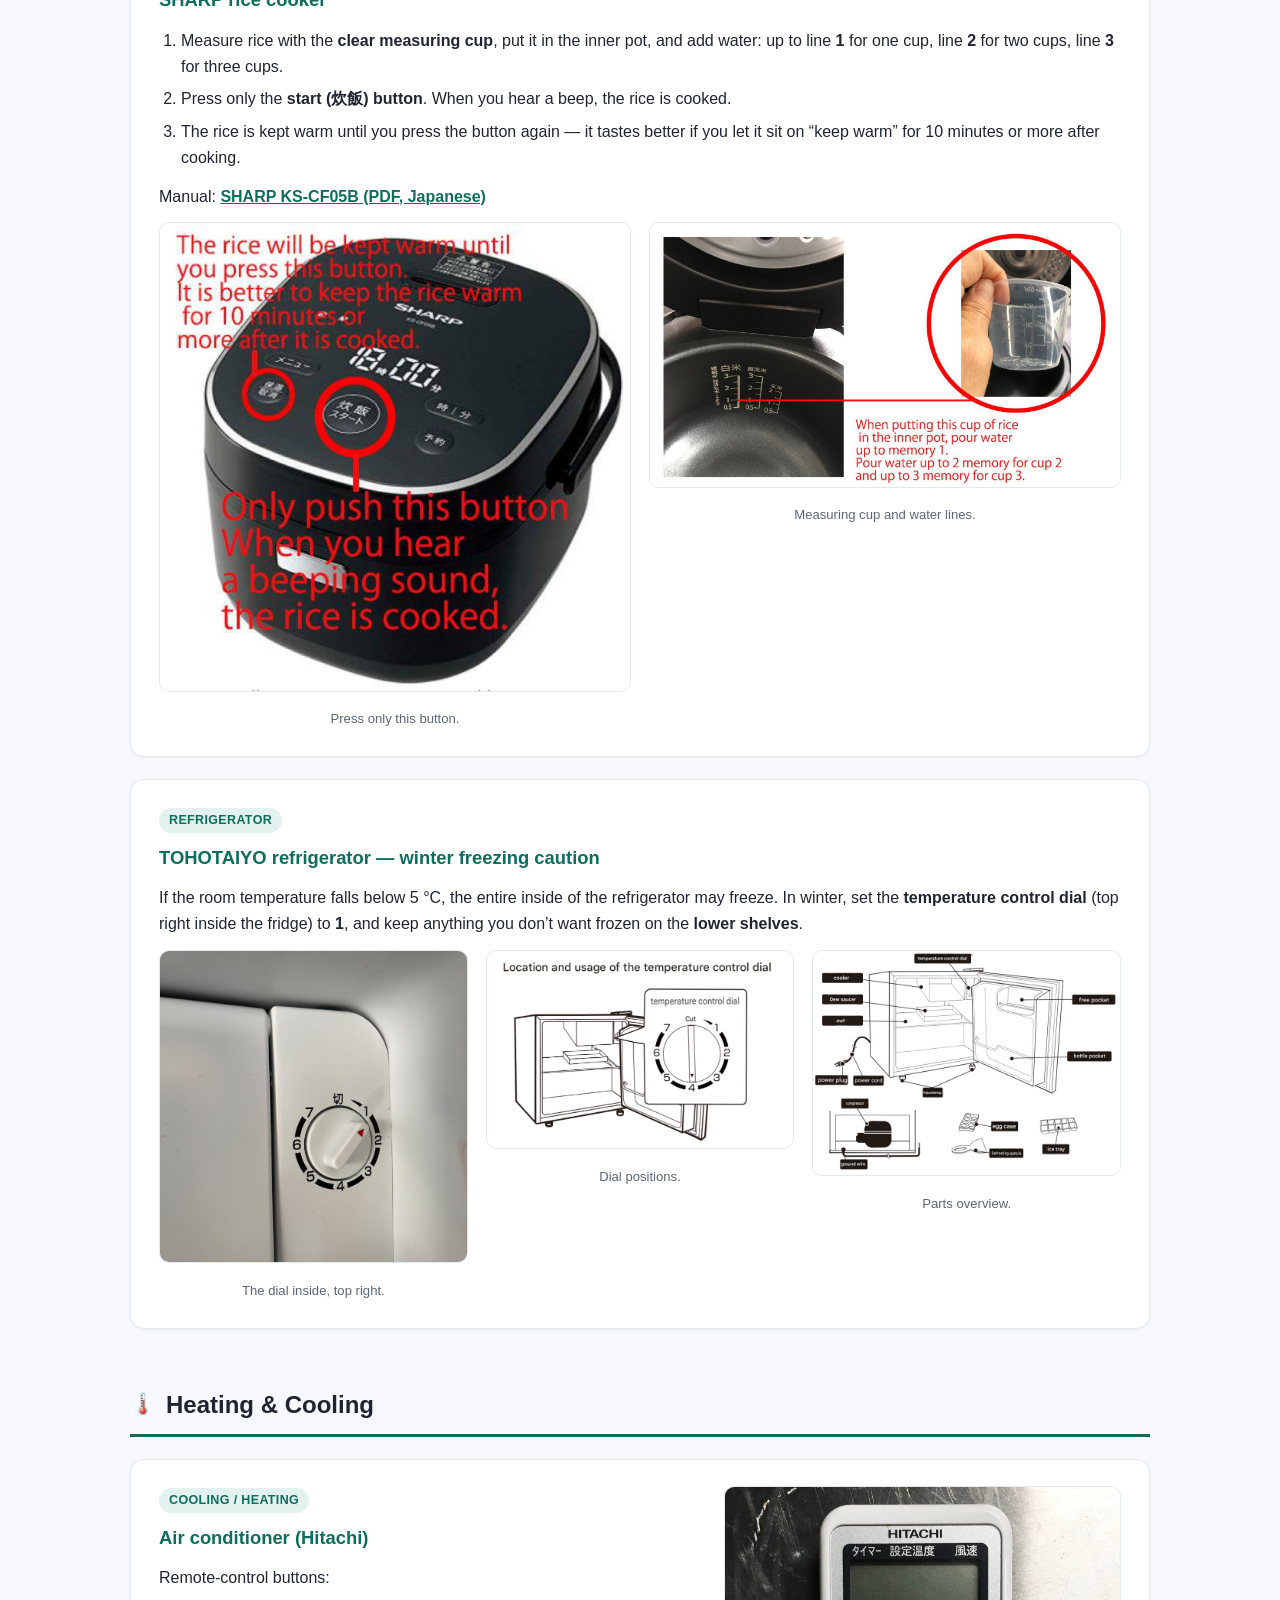
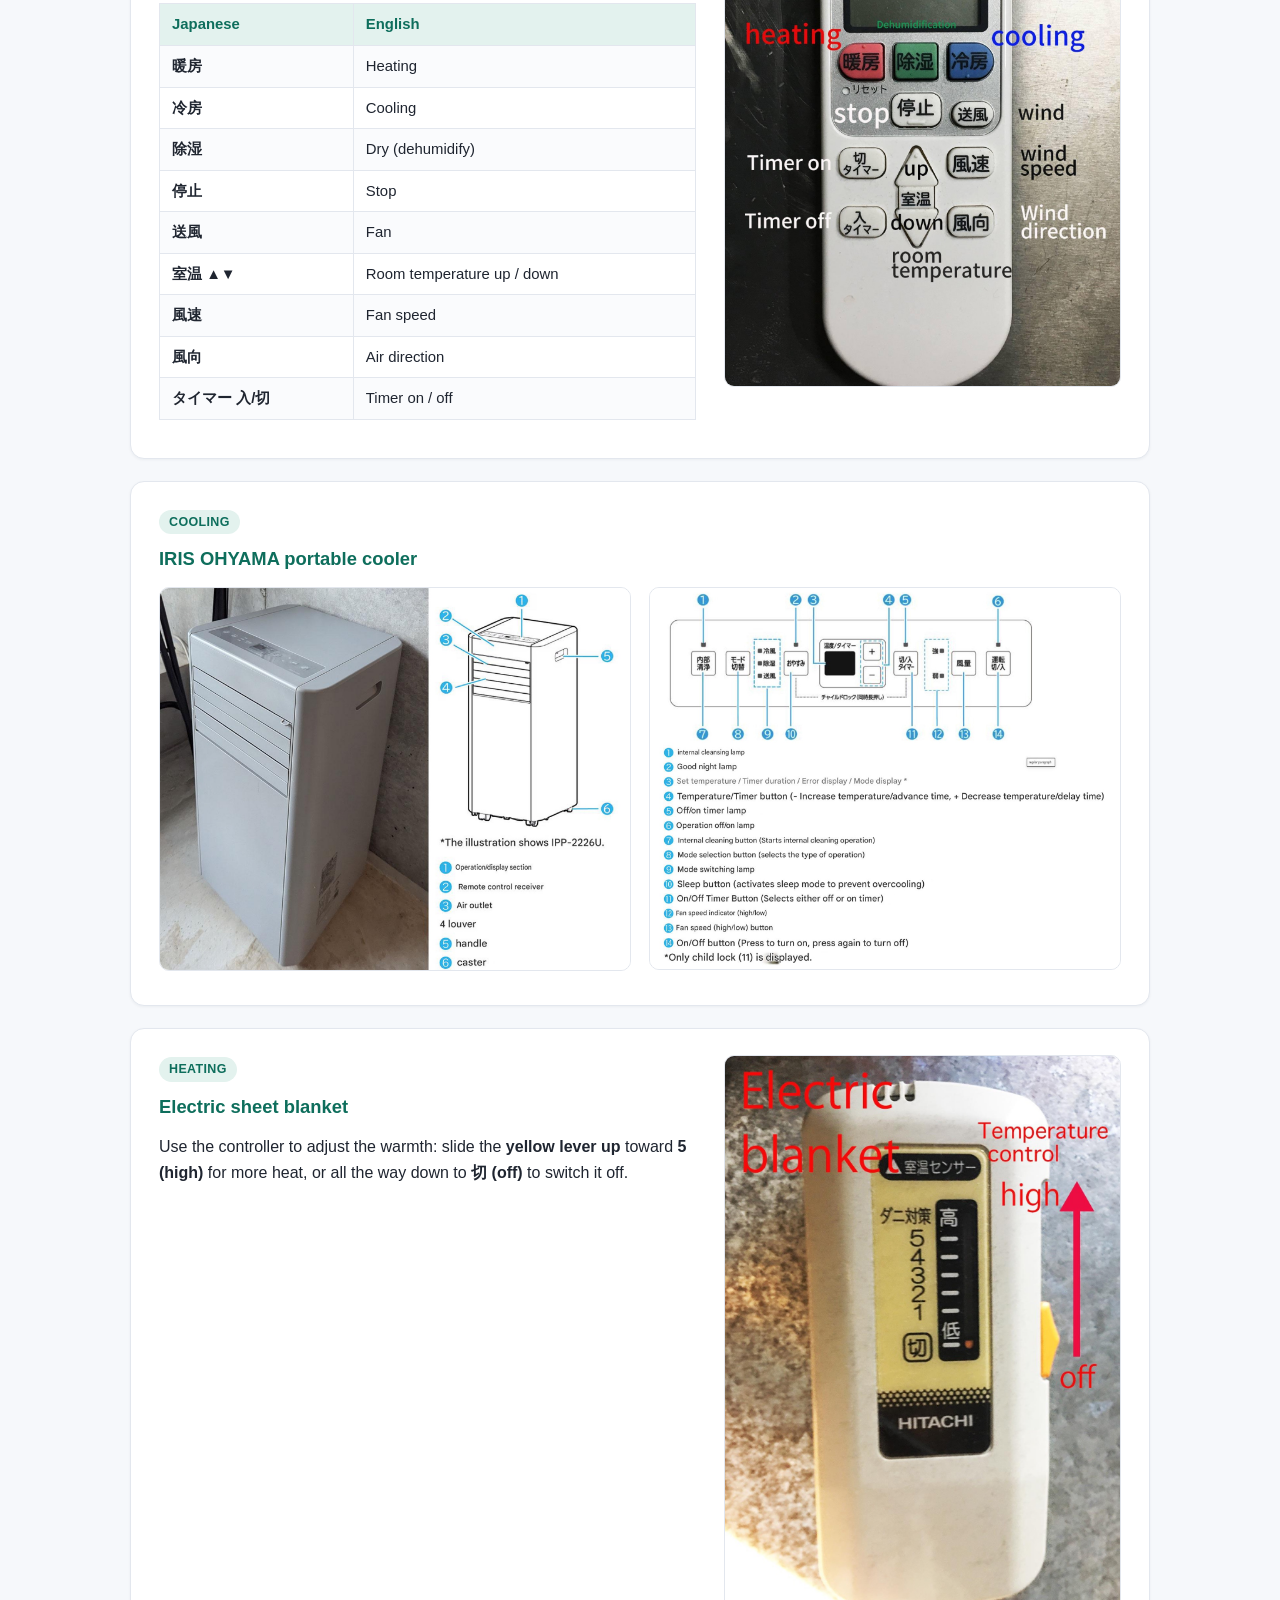
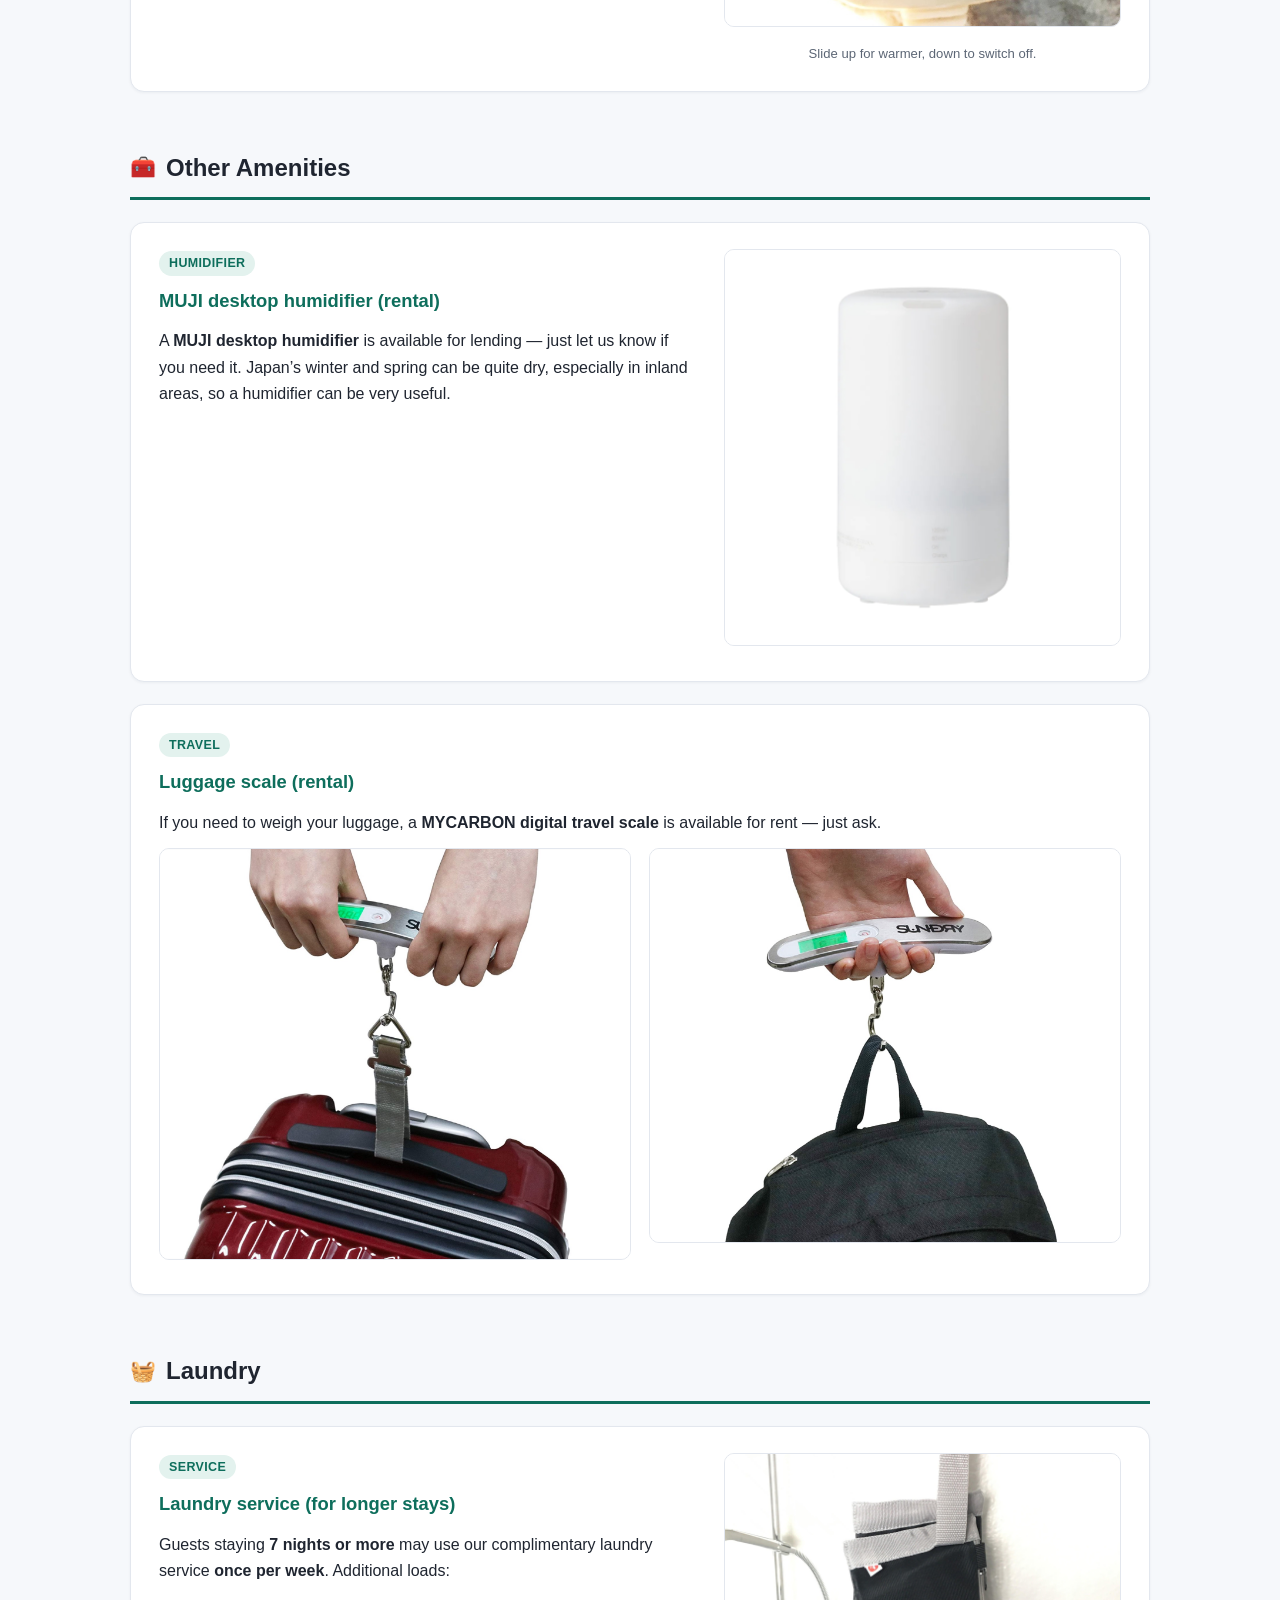
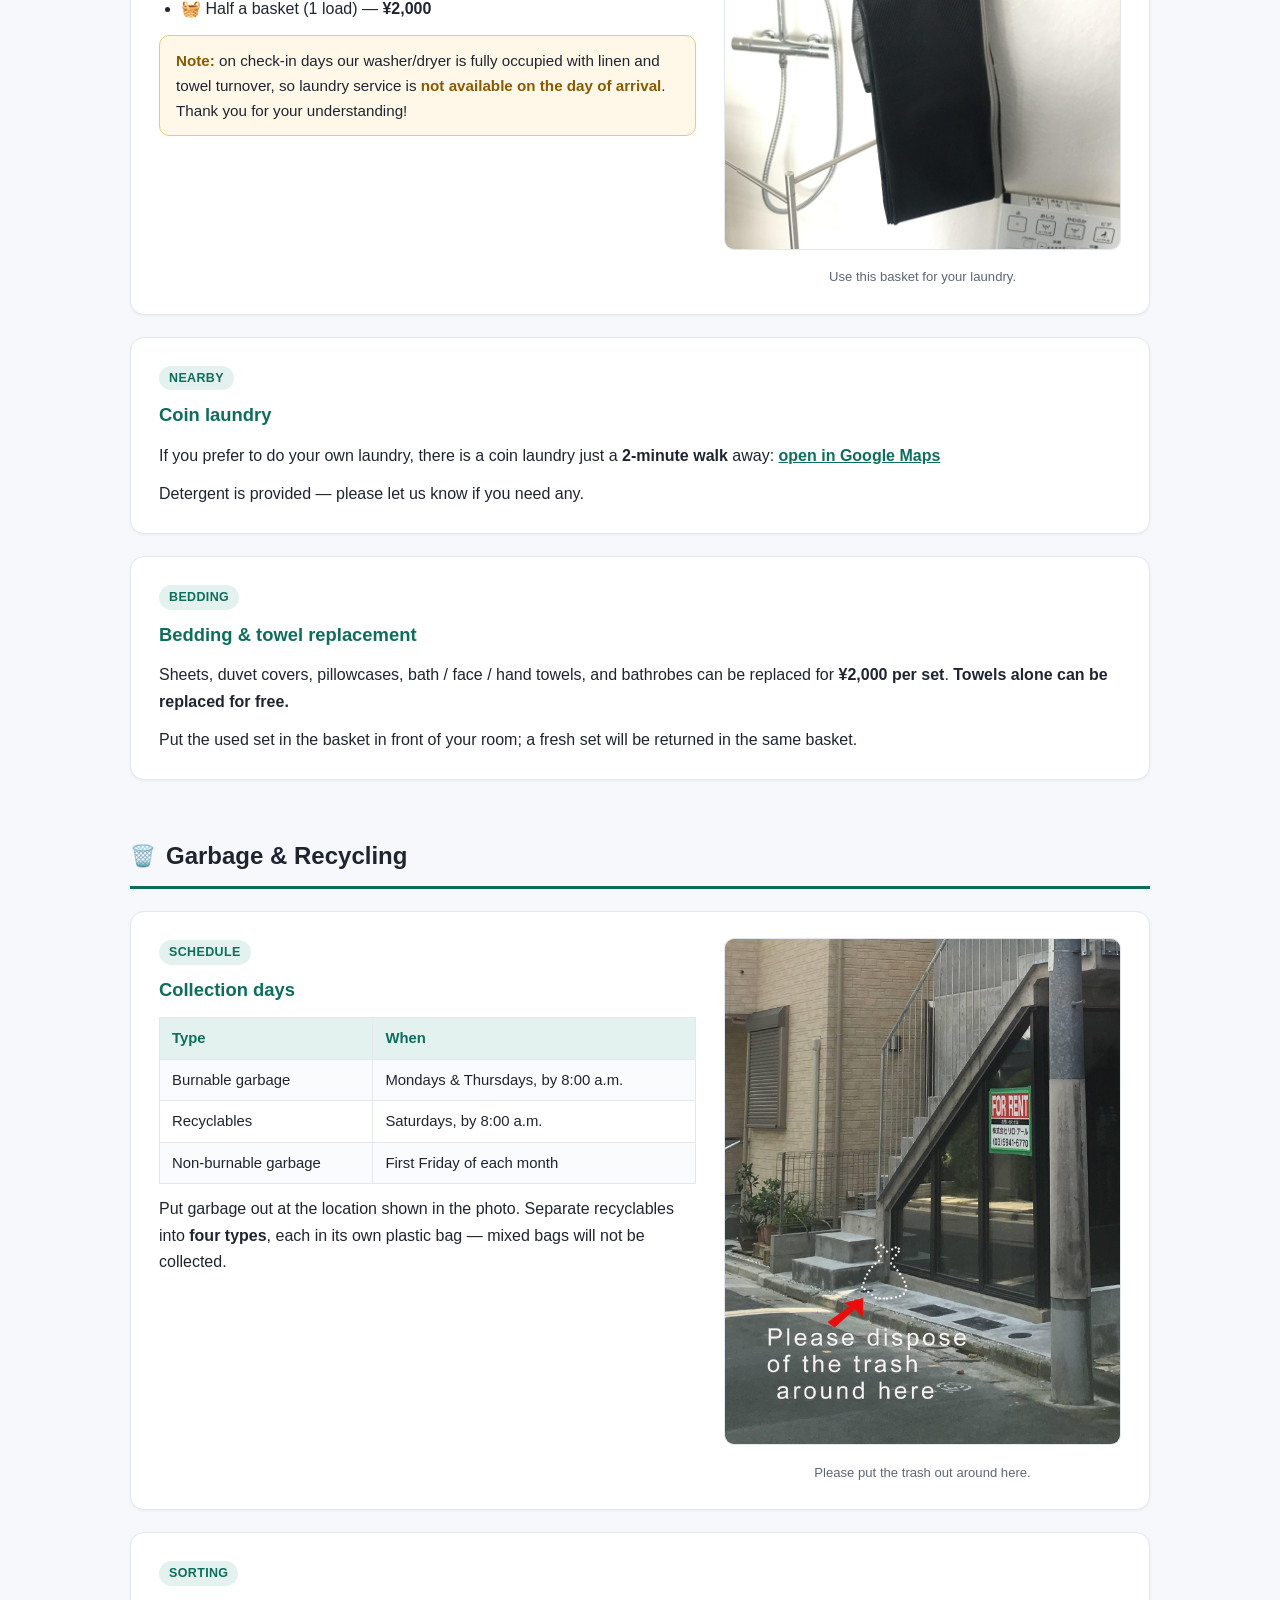
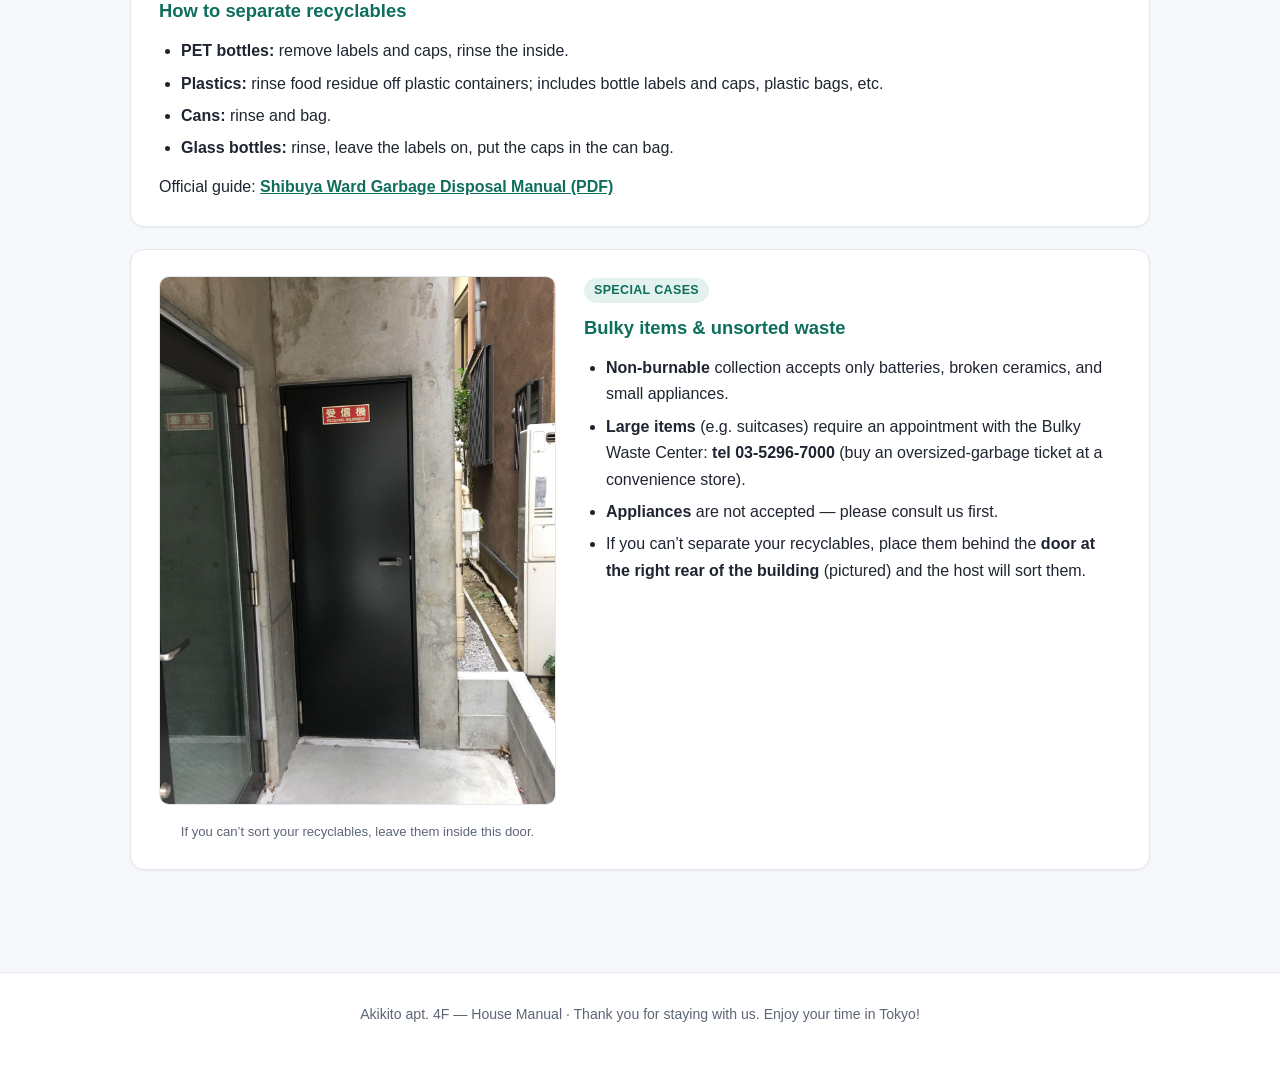
==== commit ff4b02f3: "Add ventilation fan / condensation section to 4F page Co-Authored-By: Claude Opus 5.5 <noreply@anthr" ====
--- a/4f/index.html
+++ b/4f/index.html
@@ -113,6 +113,22 @@
         <figure><img src="images/window-instructions.jpg" alt="How the window support bar and stopper work"><figcaption>The stopper fits into the holes in the support bar — two opening widths.</figcaption></figure>
         <figure><img src="images/window-button.jpg" alt="Button on the window support bar"><figcaption>Press this button before closing the window.</figcaption></figure>
       </div>
+    </div>
+
+    <div class="card split">
+      <div>
+        <span class="tag">Ventilation</span>
+        <h3>Ventilation fan — preventing condensation</h3>
+        <p>The room is very airtight, so <strong>condensation forms easily</strong>.</p>
+        <ul>
+          <li>Whenever you use hot water in the <strong>sink or shower</strong>, always turn on the ventilation fan.</li>
+          <li>If water droplets start to collect on the <strong>window frames</strong>, open the bathroom door and run the ventilation fan.</li>
+        </ul>
+      </div>
+      <figure>
+        <img src="images/ventilation-fan.jpg" alt="Ventilation fan toggle switch">
+        <figcaption>The lower toggle switch turns the ventilation fan on and off.</figcaption>
+      </figure>
     </div>
   </section>
 
@@ -525,6 +541,7 @@
       <h3>MAKITA 充電式クリーナー</h3>
       <p><a href="https://www.makita.co.jp/product/files/882419M3_D5459.pdf" target="_blank" rel="noopener">取扱説明書 (PDF)</a></p>
       <p class="red">※充電器はベッドの右側頭側にあります。</p>
+      <p>掃除機はベッドの下（足を向ける方の下）にあります。</p>
     </div>
 
     <div class="card">
@@ -561,7 +578,7 @@
       </figure>
       <div>
         <span class="tag">スマホからキャストする</span>
-        <ol start="8">
+        <ol>
           <li>対応アプリ（Netflix、Amazon Prime Video、YouTube Premiumなど）を開き、<strong>キャストアイコン</strong>（四角形の左下にWi‑Fiマークが付いたアイコン）を探します。</li>
           <li>キャストアイコンをタップし、先ほど設定したChromecastを選びます。</li>
           <li>スマートフォンから、Chromecastにつながったディスプレイへ映像の再生が始まります。</li>
